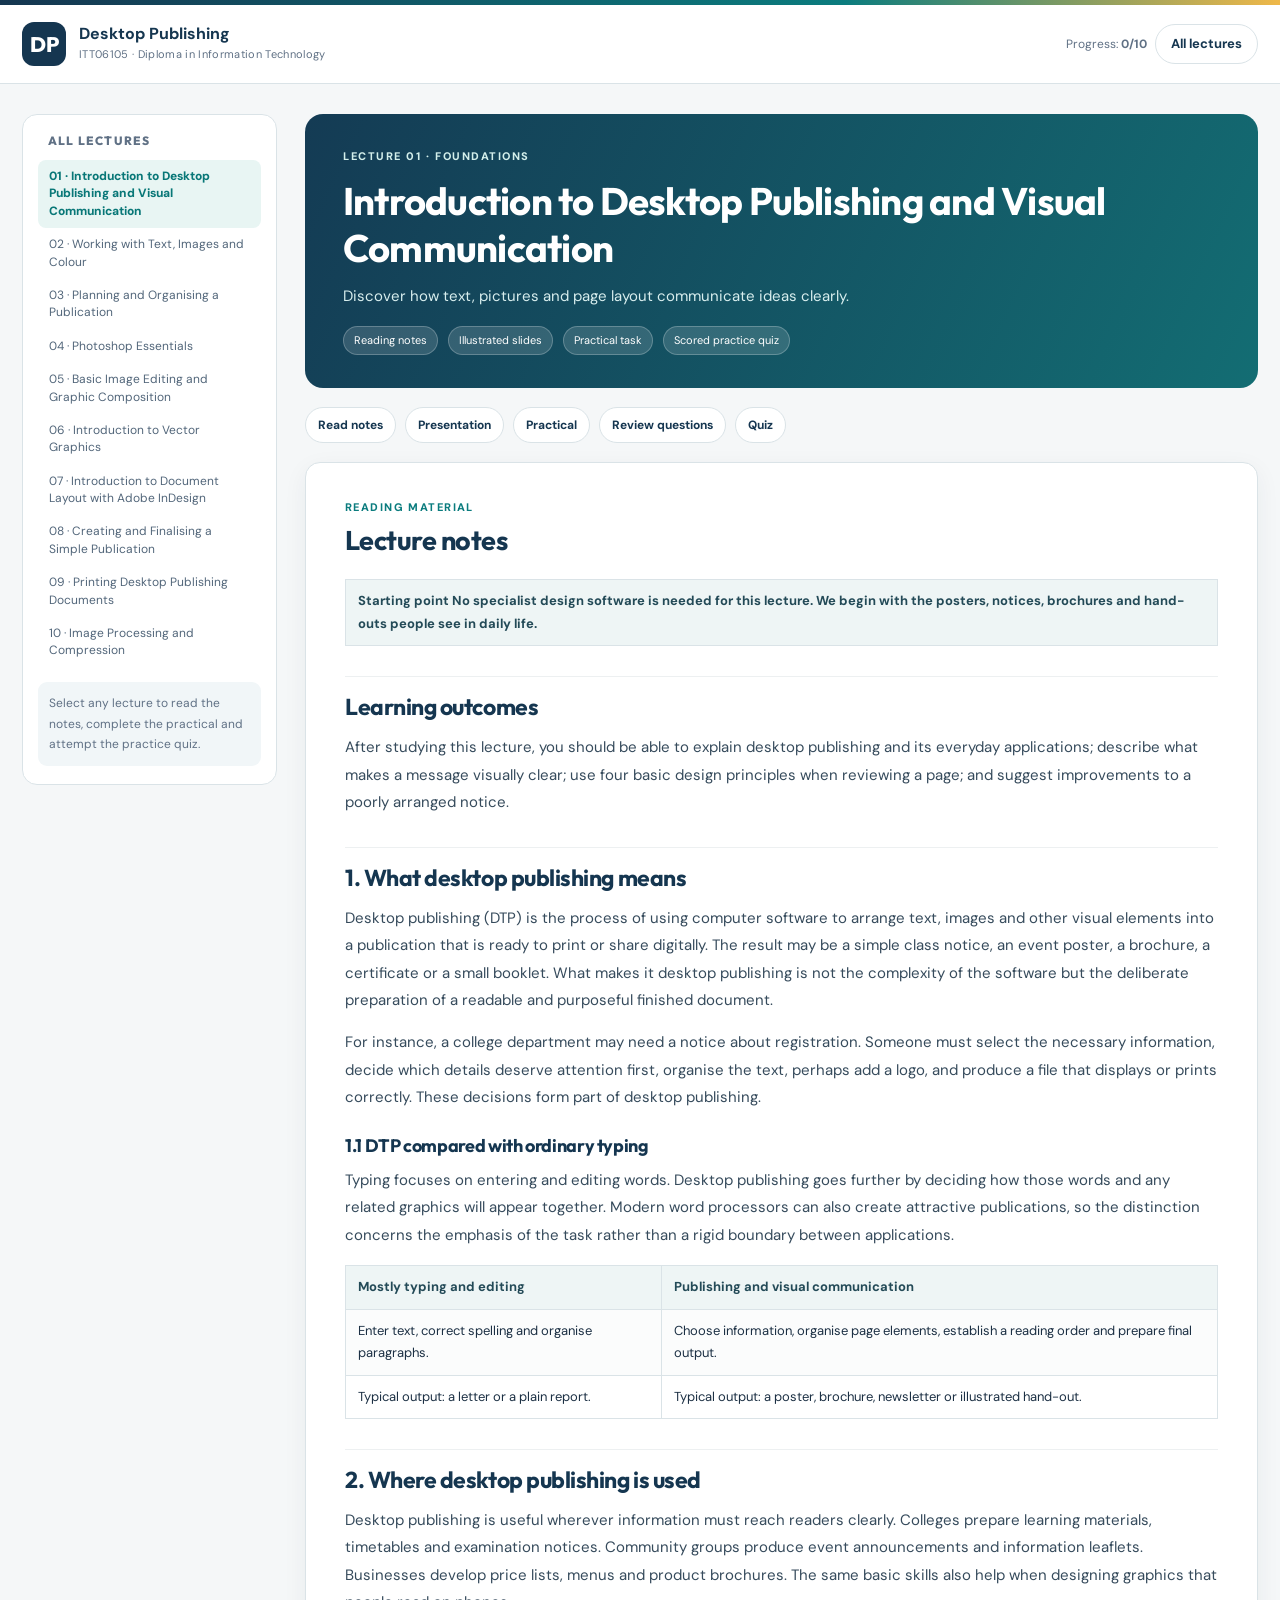
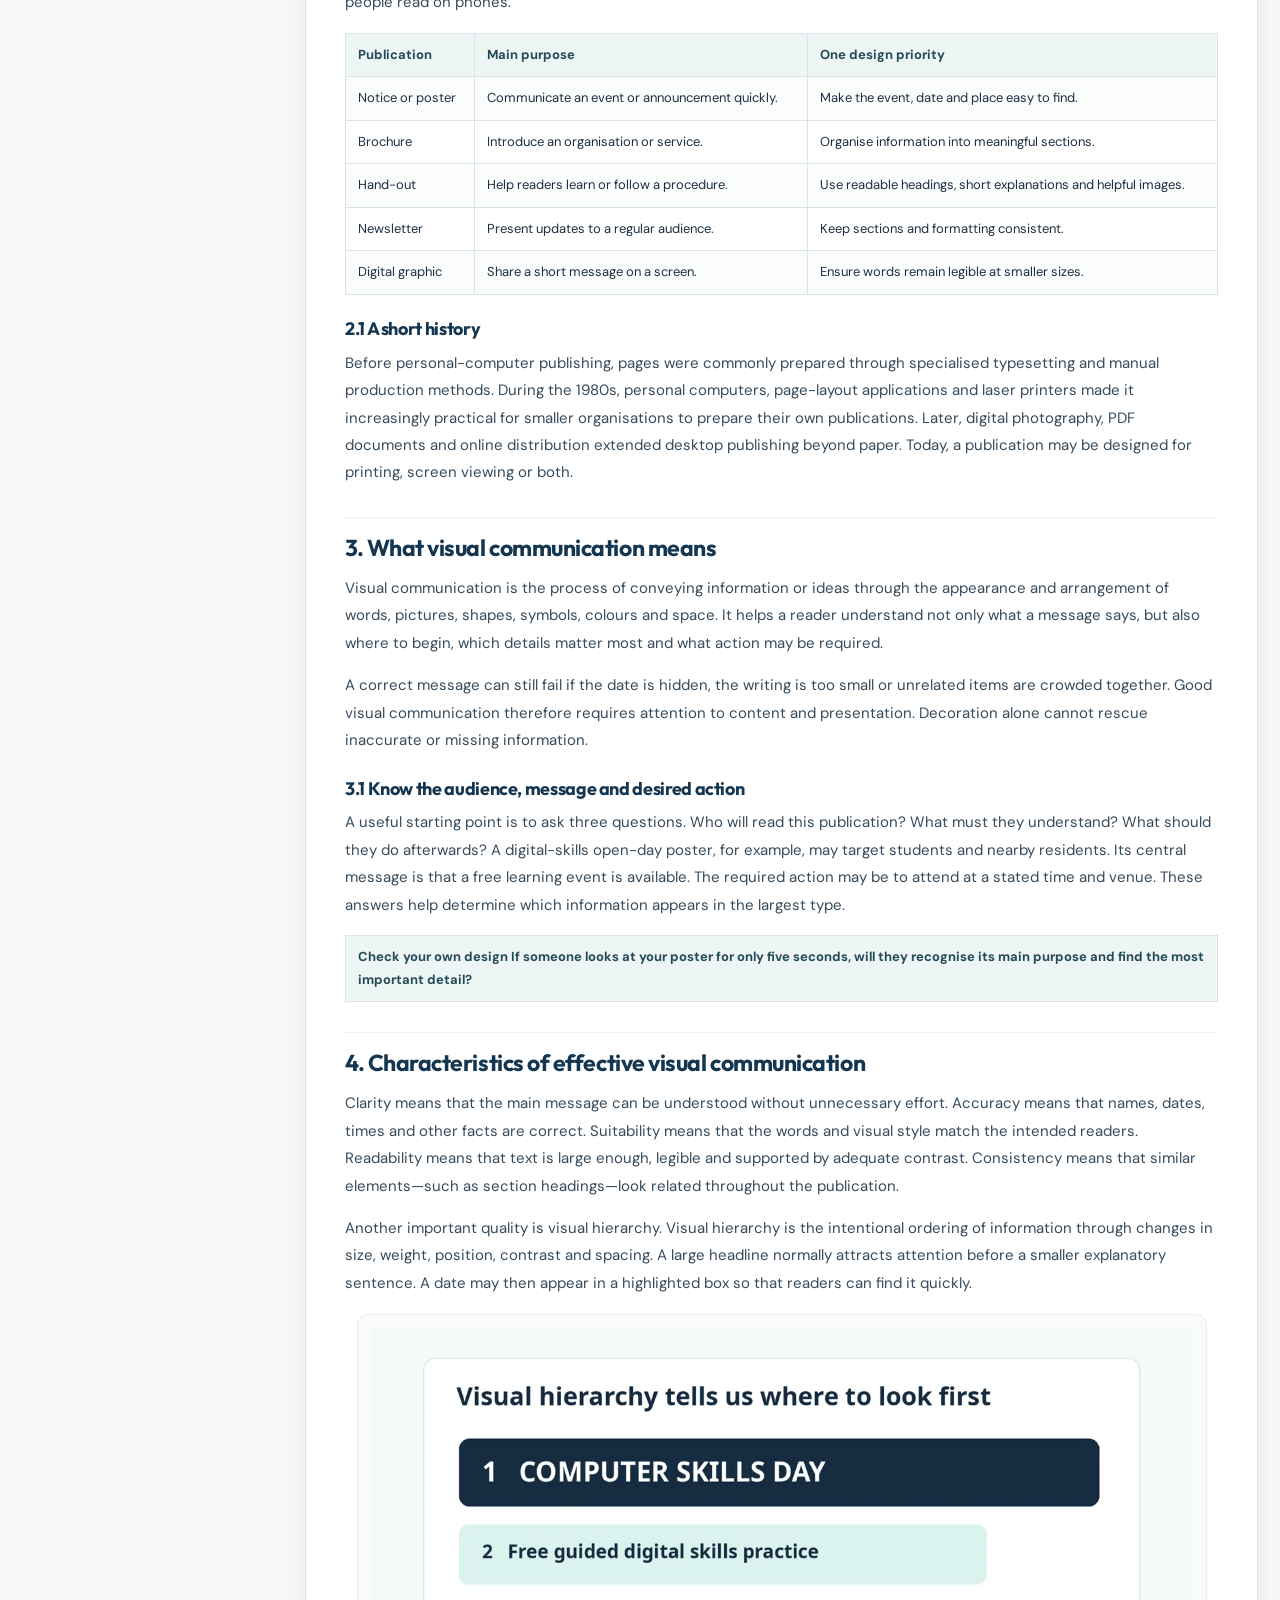
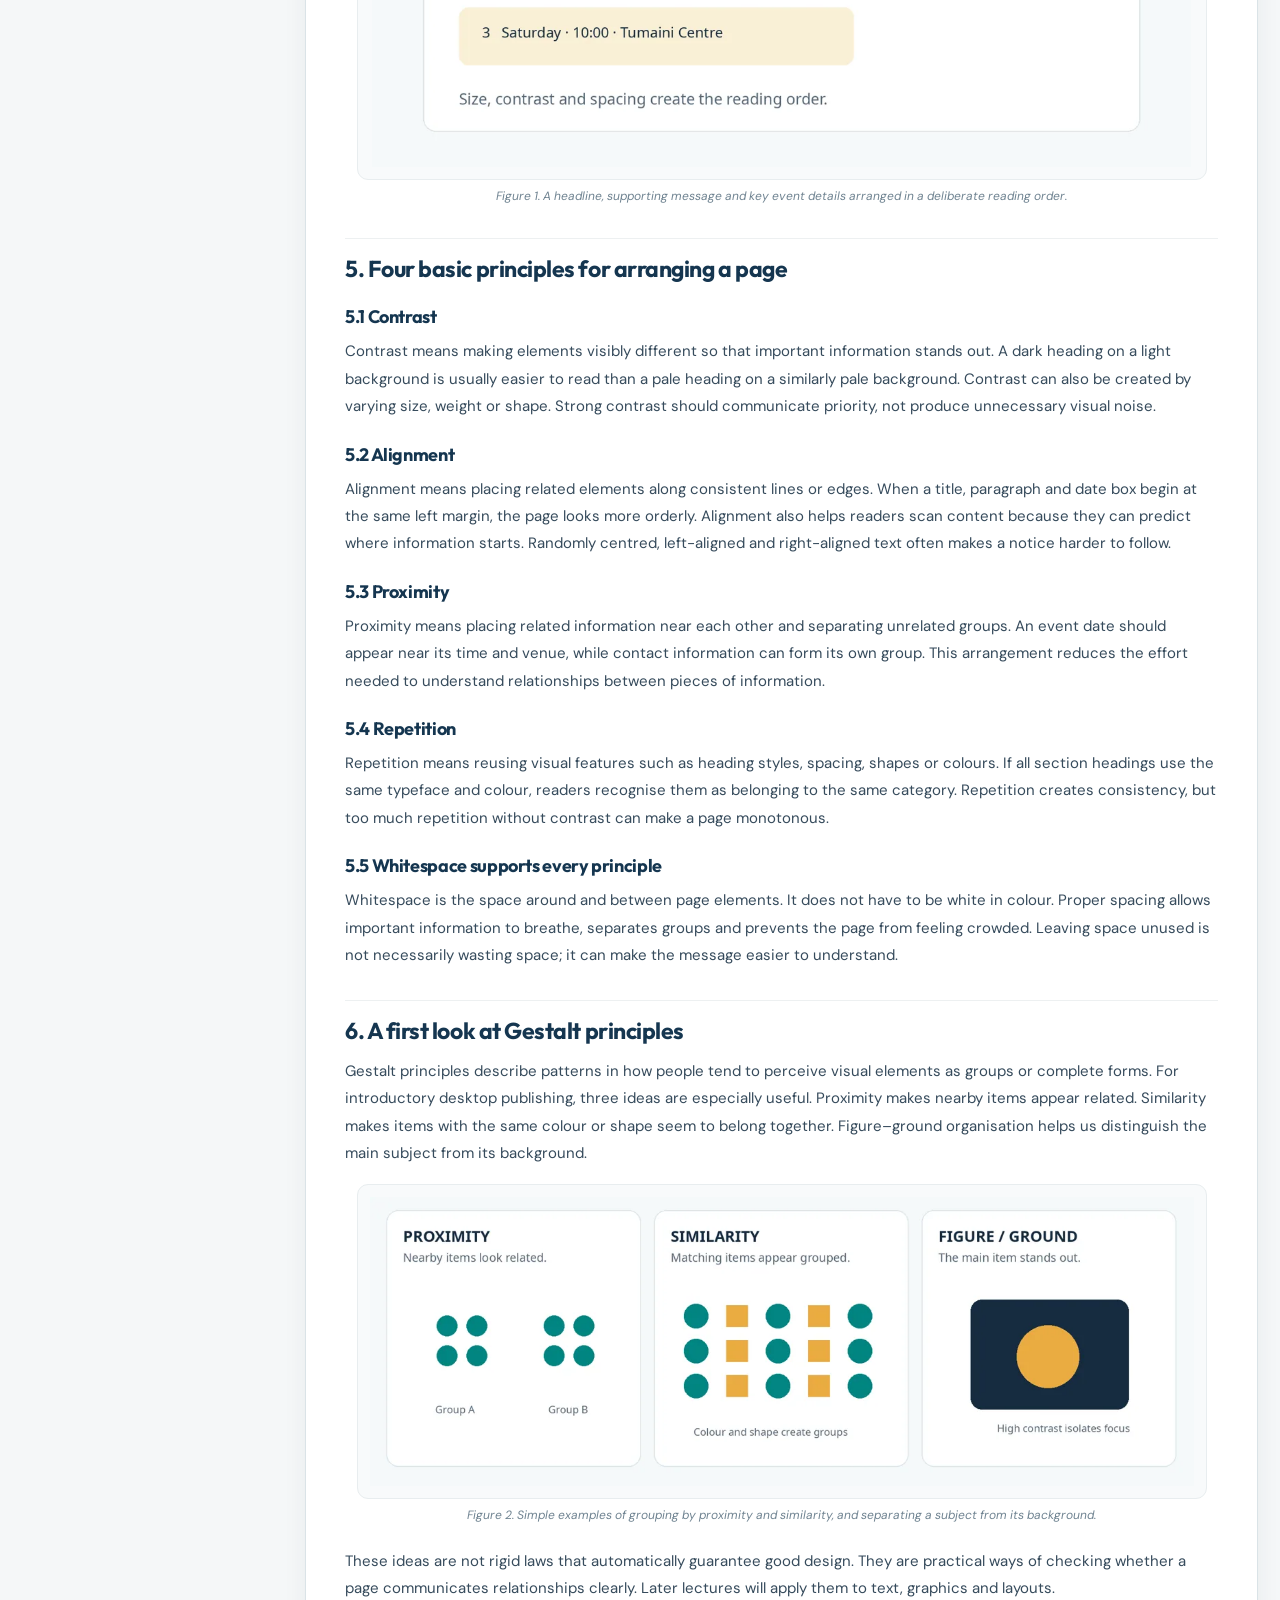
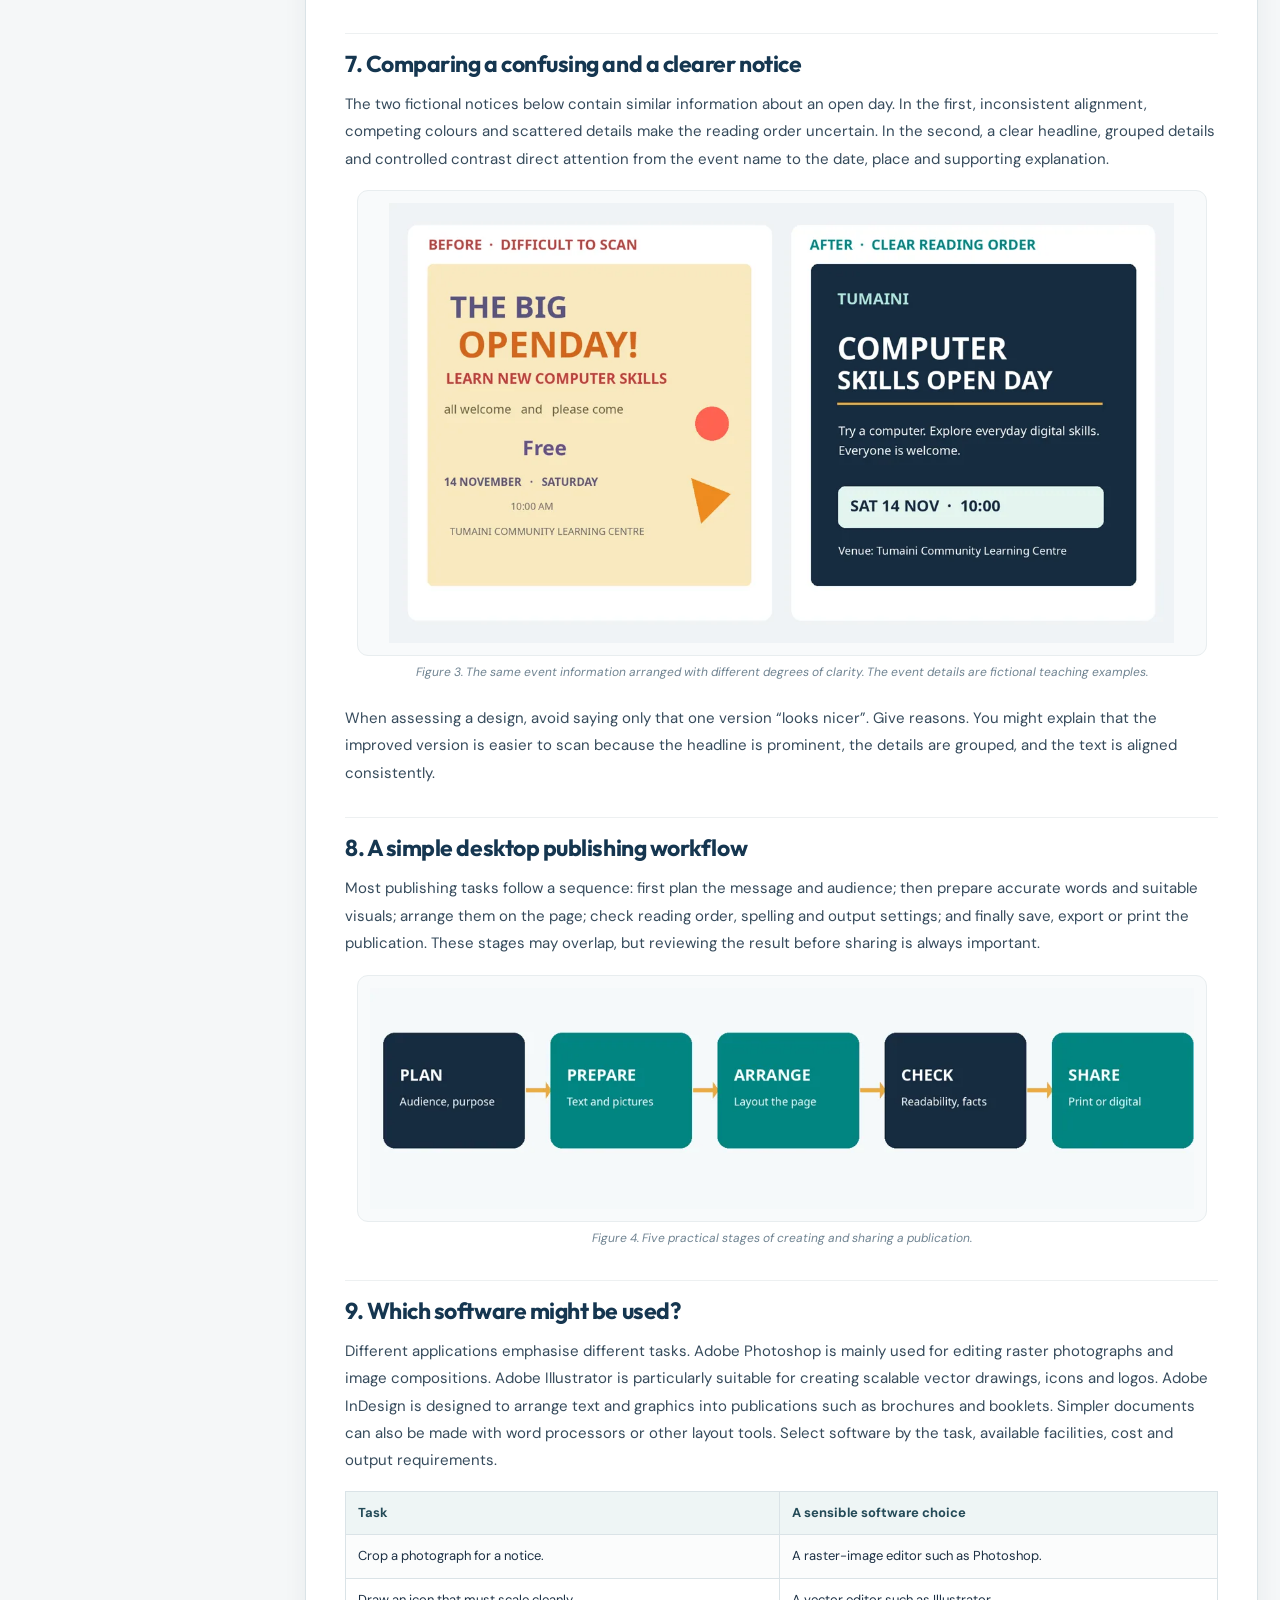
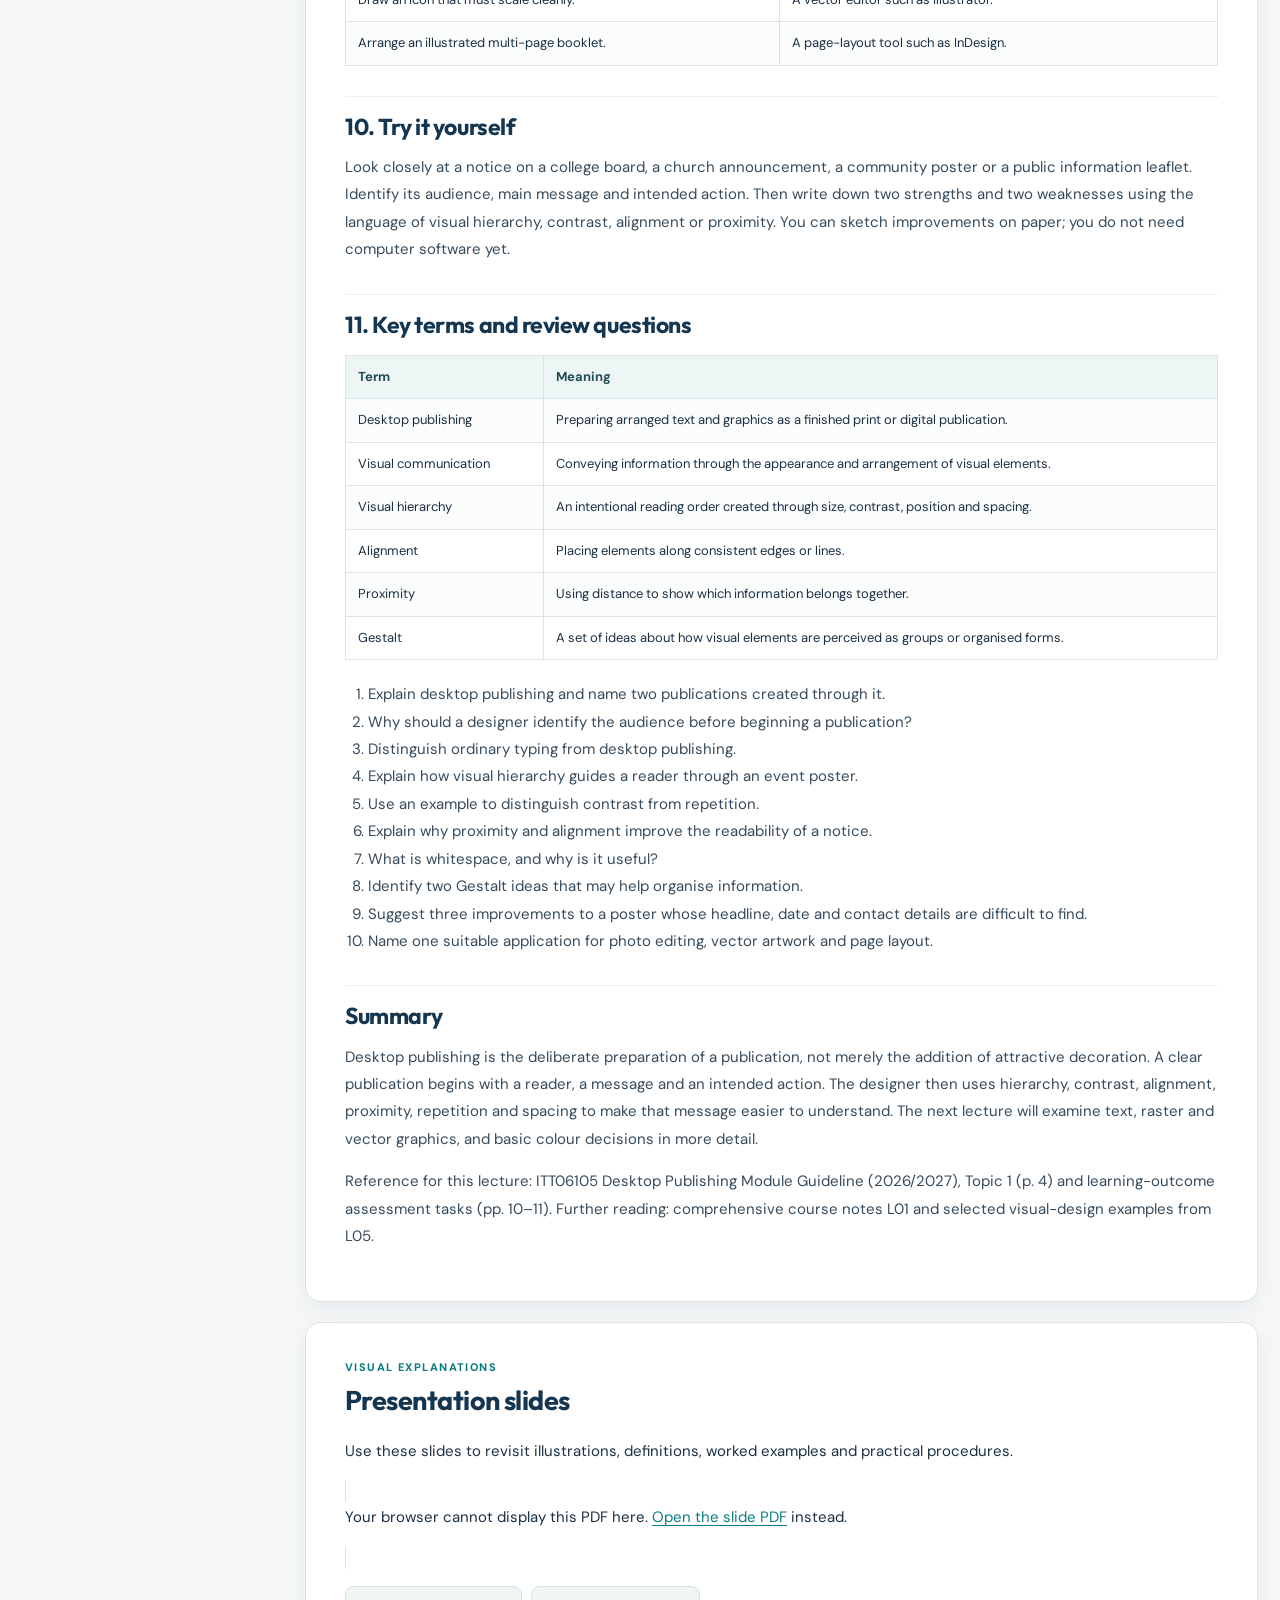
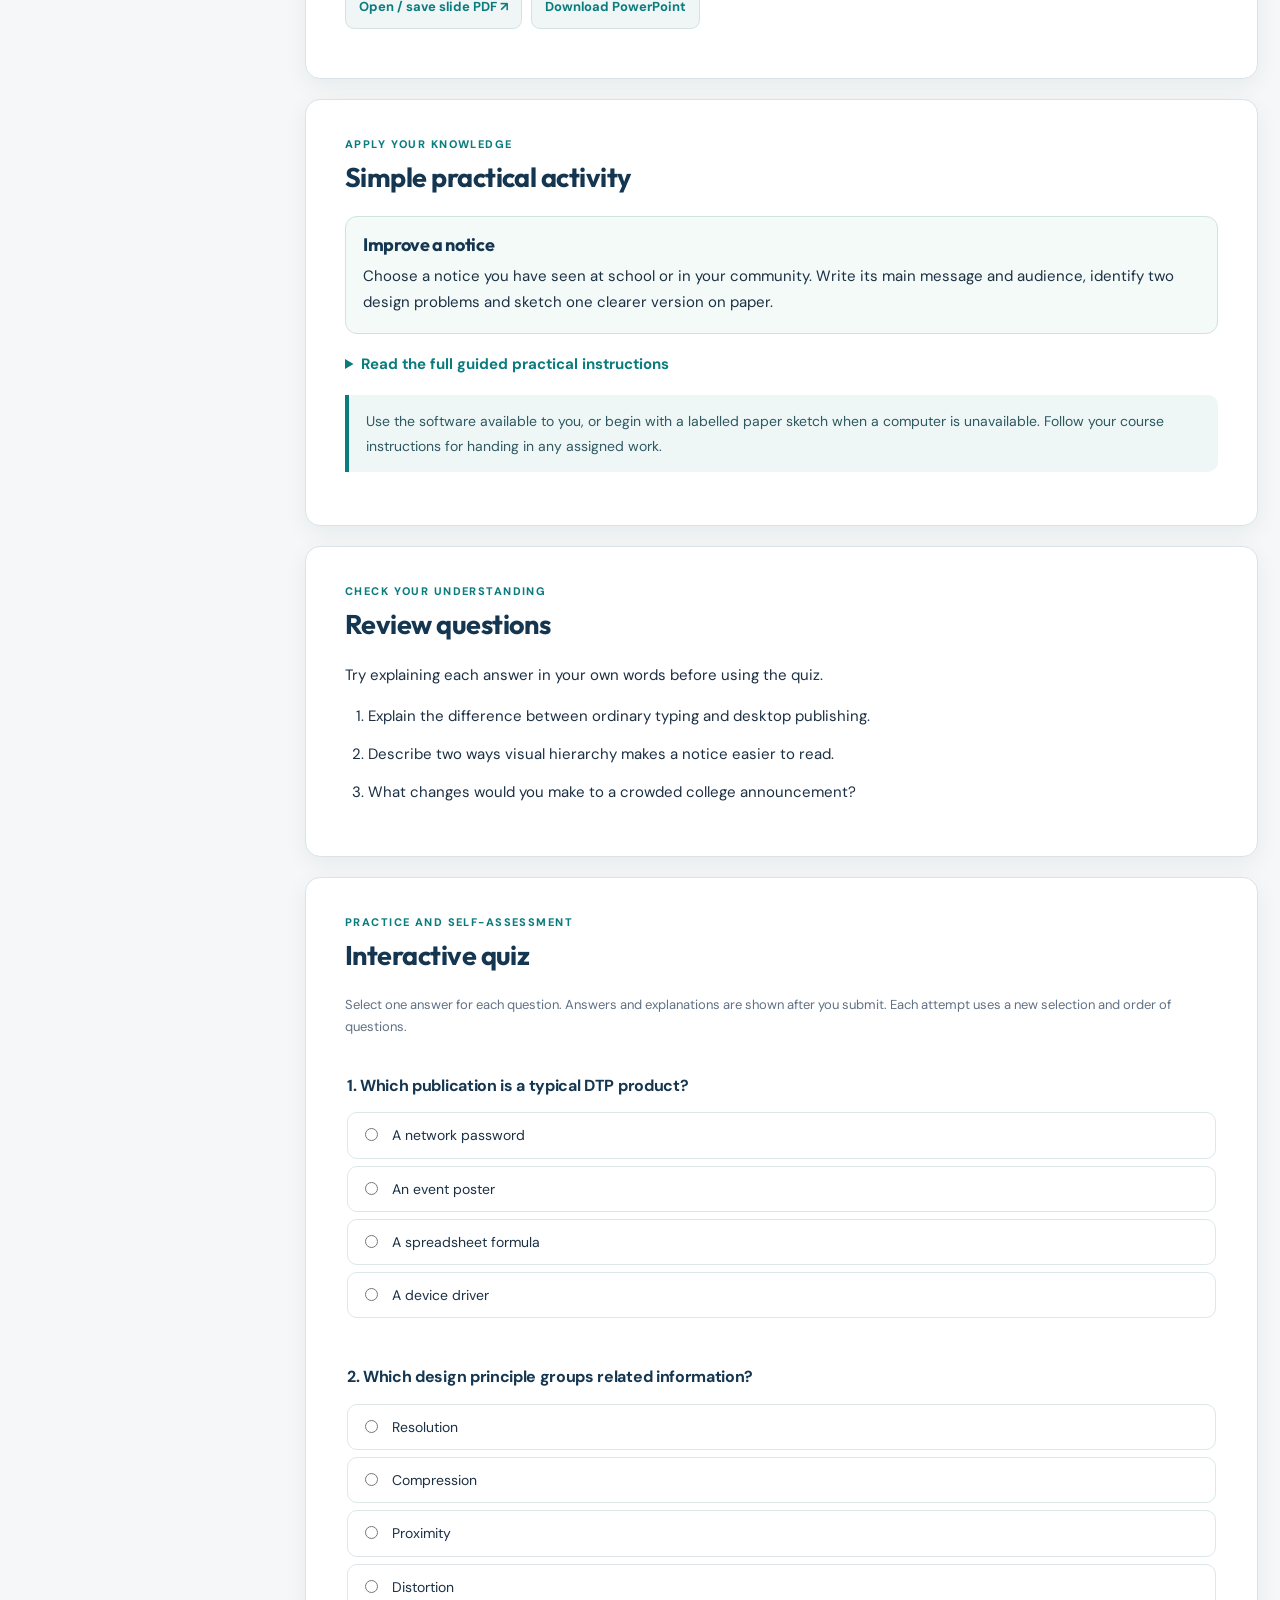
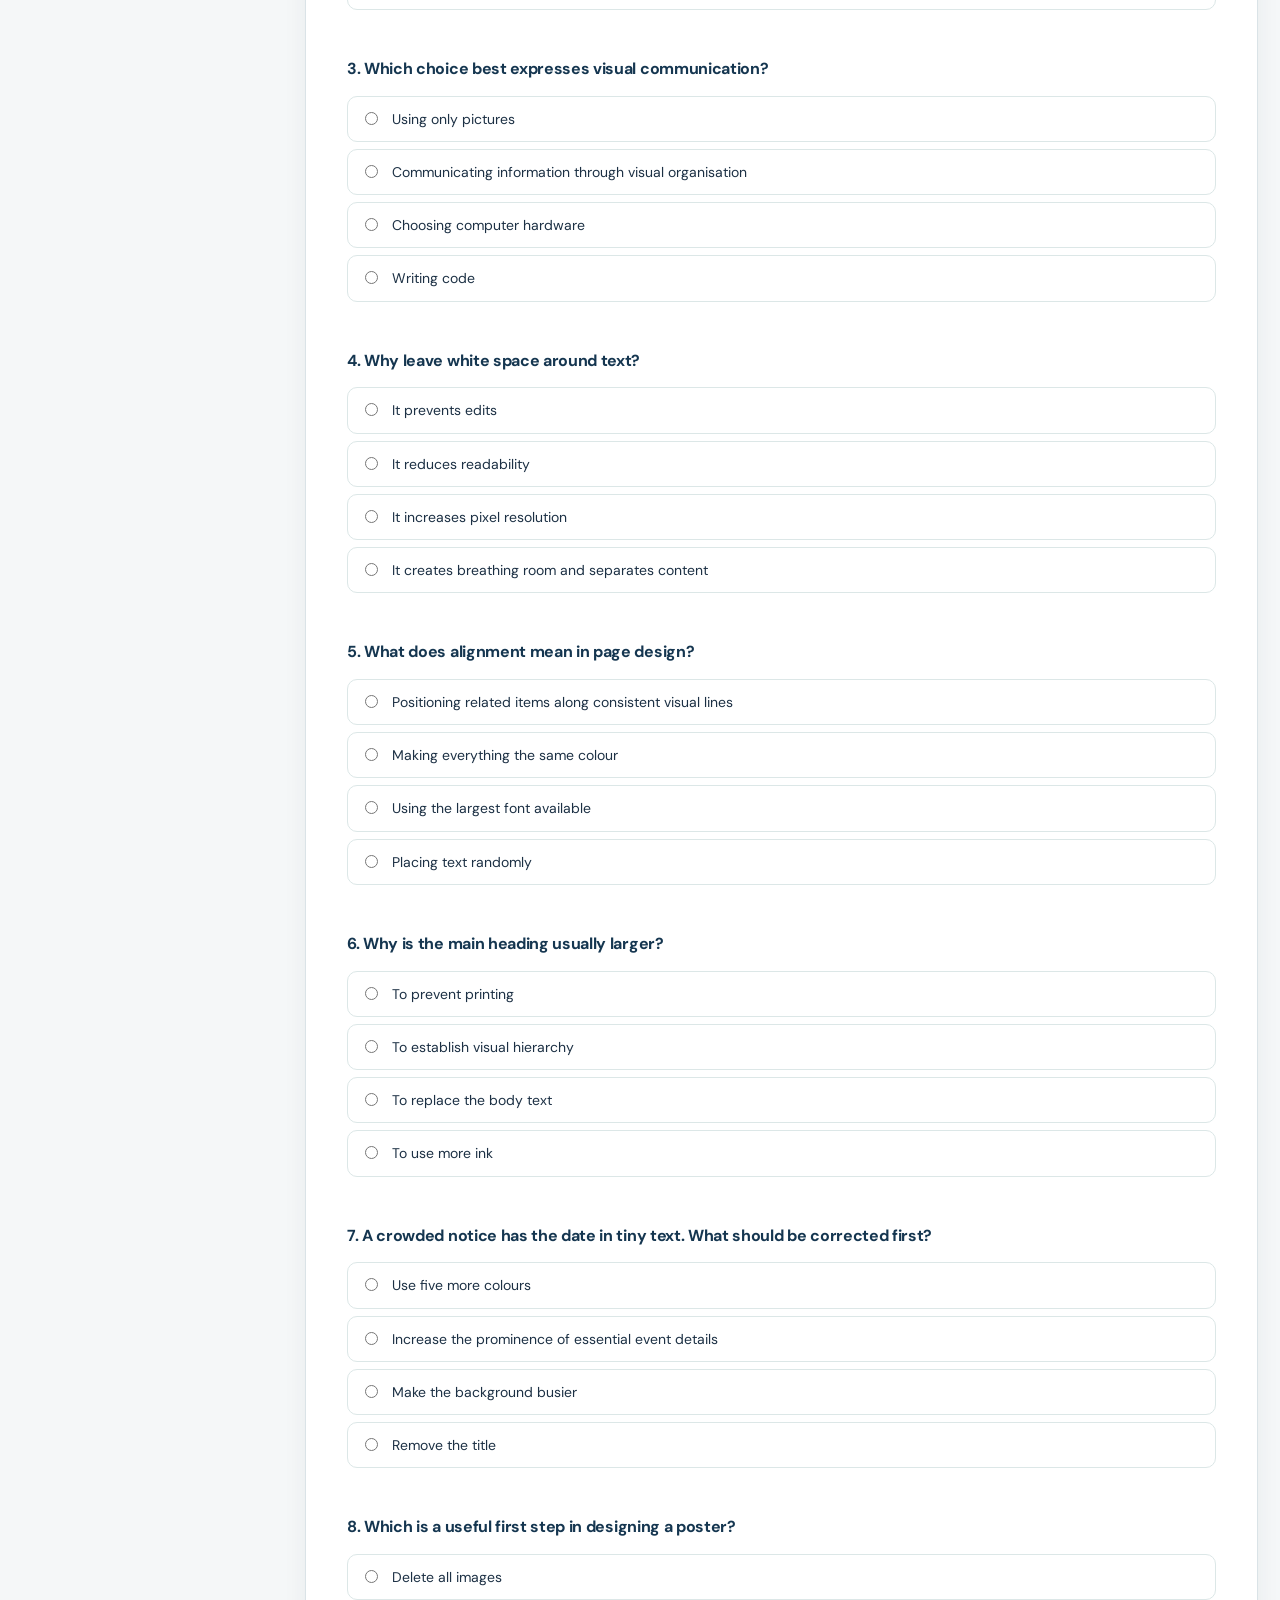
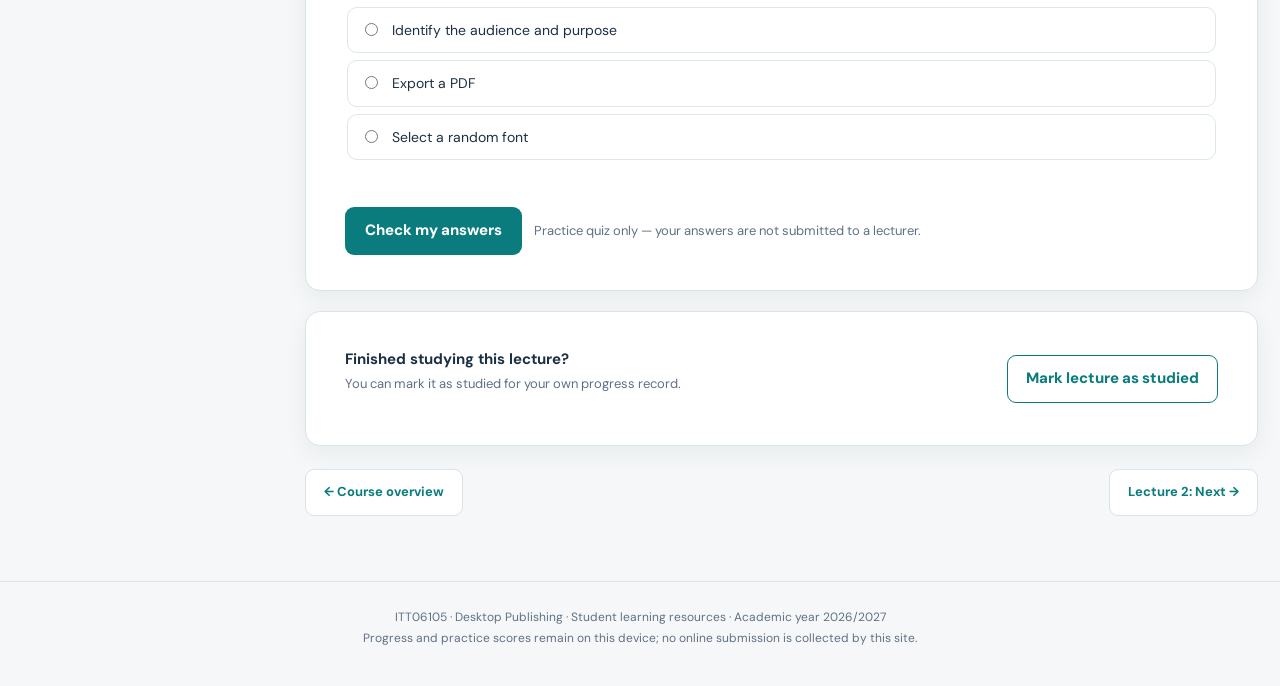
==== lectures/lecture-01.html @ 3ce36def "Add files via upload" ====
<!doctype html><html lang="en"><head><meta charset="utf-8"><meta name="viewport" content="width=device-width,initial-scale=1"><meta name="theme-color" content="#153650"><meta name="description" content="Desktop Publishing course materials: illustrated reading notes, presentation slides, guided practicals, review questions and self-marking quizzes."><link rel="stylesheet" href="../assets/css/style.css"><title>Lecture 1: Introduction to Desktop Publishing and Visual Communication | ITT06105 Desktop Publishing</title></head><body><div class="topline"></div><header class="site-header"><a class="brand" href="../index.html"><span class="brand-badge" aria-hidden="true">DP</span><span><strong>Desktop Publishing</strong><small>ITT06105 · Diploma in Information Technology</small></span></a><div class="header-actions"><span class="progress-label">Progress: <strong data-progress-count>0/10</strong></span><a class="pill-link" href="../index.html">All lectures</a></div></header><main class="page-wrap lesson-layout"><aside class="lesson-sidebar" aria-label="Lecture navigation"><h2>All lectures</h2><a class="active" href="lecture-01.html">01 · Introduction to Desktop Publishing and Visual Communication</a><a class="" href="lecture-02.html">02 · Working with Text, Images and Colour</a><a class="" href="lecture-03.html">03 · Planning and Organising a Publication</a><a class="" href="lecture-04.html">04 · Photoshop Essentials</a><a class="" href="lecture-05.html">05 · Basic Image Editing and Graphic Composition</a><a class="" href="lecture-06.html">06 · Introduction to Vector Graphics</a><a class="" href="lecture-07.html">07 · Introduction to Document Layout with Adobe InDesign</a><a class="" href="lecture-08.html">08 · Creating and Finalising a Simple Publication</a><a class="" href="lecture-09.html">09 · Printing Desktop Publishing Documents</a><a class="" href="lecture-10.html">10 · Image Processing and Compression</a><div class="sidebar-note">Select any lecture to read the notes, complete the practical and attempt the practice quiz.</div></aside><div class="lesson-main"><header class="lesson-head"><div class="eyebrow" style="color:#d3efeb">LECTURE 01 · Foundations</div><h1>Introduction to Desktop Publishing and Visual Communication</h1><p>Discover how text, pictures and page layout communicate ideas clearly.</p><div class="lesson-meta"><span>Reading notes</span><span>Illustrated slides</span><span>Practical task</span><span>Scored practice quiz</span></div></header><nav class="lesson-nav" aria-label="Sections in this lecture"><a href="#notes">Read notes</a><a href="#slides">Presentation</a><a href="#practical">Practical</a><a href="#review">Review questions</a><a href="#quiz">Quiz</a></nav>
<section class="content-panel" id="notes"><div class="section-overline">Reading material</div><h2>Lecture notes</h2><div class="reading-content"><div class="table-scroll"><table class="notes-table"><tr><th>Starting point  No specialist design software is needed for this lecture. We begin with the posters, notices, brochures and hand-outs people see in daily life.</th></tr></table></div><h2 id="section-1">Learning outcomes</h2><p>After studying this lecture, you should be able to explain desktop publishing and its everyday applications; describe what makes a message visually clear; use four basic design principles when reviewing a page; and suggest improvements to a poorly arranged notice.</p><h2 id="section-2">1. What desktop publishing means</h2><p>Desktop publishing (DTP) is the process of using computer software to arrange text, images and other visual elements into a publication that is ready to print or share digitally. The result may be a simple class notice, an event poster, a brochure, a certificate or a small booklet. What makes it desktop publishing is not the complexity of the software but the deliberate preparation of a readable and purposeful finished document.</p><p>For instance, a college department may need a notice about registration. Someone must select the necessary information, decide which details deserve attention first, organise the text, perhaps add a logo, and produce a file that displays or prints correctly. These decisions form part of desktop publishing.</p><h3 id="section-3">1.1 DTP compared with ordinary typing</h3><p>Typing focuses on entering and editing words. Desktop publishing goes further by deciding how those words and any related graphics will appear together. Modern word processors can also create attractive publications, so the distinction concerns the emphasis of the task rather than a rigid boundary between applications.</p><div class="table-scroll"><table class="notes-table"><tr><th>Mostly typing and editing</th><th>Publishing and visual communication</th></tr><tr><td>Enter text, correct spelling and organise paragraphs.</td><td>Choose information, organise page elements, establish a reading order and prepare final output.</td></tr><tr><td>Typical output: a letter or a plain report.</td><td>Typical output: a poster, brochure, newsletter or illustrated hand-out.</td></tr></table></div><h2 id="section-4">2. Where desktop publishing is used</h2><p>Desktop publishing is useful wherever information must reach readers clearly. Colleges prepare learning materials, timetables and examination notices. Community groups produce event announcements and information leaflets. Businesses develop price lists, menus and product brochures. The same basic skills also help when designing graphics that people read on phones.</p><div class="table-scroll"><table class="notes-table"><tr><th>Publication</th><th>Main purpose</th><th>One design priority</th></tr><tr><td>Notice or poster</td><td>Communicate an event or announcement quickly.</td><td>Make the event, date and place easy to find.</td></tr><tr><td>Brochure</td><td>Introduce an organisation or service.</td><td>Organise information into meaningful sections.</td></tr><tr><td>Hand-out</td><td>Help readers learn or follow a procedure.</td><td>Use readable headings, short explanations and helpful images.</td></tr><tr><td>Newsletter</td><td>Present updates to a regular audience.</td><td>Keep sections and formatting consistent.</td></tr><tr><td>Digital graphic</td><td>Share a short message on a screen.</td><td>Ensure words remain legible at smaller sizes.</td></tr></table></div><h3 id="section-5">2.1 A short history</h3><p>Before personal-computer publishing, pages were commonly prepared through specialised typesetting and manual production methods. During the 1980s, personal computers, page-layout applications and laser printers made it increasingly practical for smaller organisations to prepare their own publications. Later, digital photography, PDF documents and online distribution extended desktop publishing beyond paper. Today, a publication may be designed for printing, screen viewing or both.</p><h2 id="section-6">3. What visual communication means</h2><p>Visual communication is the process of conveying information or ideas through the appearance and arrangement of words, pictures, shapes, symbols, colours and space. It helps a reader understand not only what a message says, but also where to begin, which details matter most and what action may be required.</p><p>A correct message can still fail if the date is hidden, the writing is too small or unrelated items are crowded together. Good visual communication therefore requires attention to content and presentation. Decoration alone cannot rescue inaccurate or missing information.</p><h3 id="section-7">3.1 Know the audience, message and desired action</h3><p>A useful starting point is to ask three questions. Who will read this publication? What must they understand? What should they do afterwards? A digital-skills open-day poster, for example, may target students and nearby residents. Its central message is that a free learning event is available. The required action may be to attend at a stated time and venue. These answers help determine which information appears in the largest type.</p><div class="table-scroll"><table class="notes-table"><tr><th>Check your own design  If someone looks at your poster for only five seconds, will they recognise its main purpose and find the most important detail?</th></tr></table></div><h2 id="section-8">4. Characteristics of effective visual communication</h2><p>Clarity means that the main message can be understood without unnecessary effort. Accuracy means that names, dates, times and other facts are correct. Suitability means that the words and visual style match the intended readers. Readability means that text is large enough, legible and supported by adequate contrast. Consistency means that similar elements—such as section headings—look related throughout the publication.</p><p>Another important quality is visual hierarchy. Visual hierarchy is the intentional ordering of information through changes in size, weight, position, contrast and spacing. A large headline normally attracts attention before a smaller explanatory sentence. A date may then appear in a highlighted box so that readers can find it quickly.</p><figure class="lesson-figure"><img loading="lazy" src="../assets/figures/l01_45aedc750810.webp" alt="Illustration accompanying this section of the lecture notes"></figure><p class="figure-caption">Figure 1. A headline, supporting message and key event details arranged in a deliberate reading order.</p><h2 id="section-9">5. Four basic principles for arranging a page</h2><h3 id="section-10">5.1 Contrast</h3><p>Contrast means making elements visibly different so that important information stands out. A dark heading on a light background is usually easier to read than a pale heading on a similarly pale background. Contrast can also be created by varying size, weight or shape. Strong contrast should communicate priority, not produce unnecessary visual noise.</p><h3 id="section-11">5.2 Alignment</h3><p>Alignment means placing related elements along consistent lines or edges. When a title, paragraph and date box begin at the same left margin, the page looks more orderly. Alignment also helps readers scan content because they can predict where information starts. Randomly centred, left-aligned and right-aligned text often makes a notice harder to follow.</p><h3 id="section-12">5.3 Proximity</h3><p>Proximity means placing related information near each other and separating unrelated groups. An event date should appear near its time and venue, while contact information can form its own group. This arrangement reduces the effort needed to understand relationships between pieces of information.</p><h3 id="section-13">5.4 Repetition</h3><p>Repetition means reusing visual features such as heading styles, spacing, shapes or colours. If all section headings use the same typeface and colour, readers recognise them as belonging to the same category. Repetition creates consistency, but too much repetition without contrast can make a page monotonous.</p><h3 id="section-14">5.5 Whitespace supports every principle</h3><p>Whitespace is the space around and between page elements. It does not have to be white in colour. Proper spacing allows important information to breathe, separates groups and prevents the page from feeling crowded. Leaving space unused is not necessarily wasting space; it can make the message easier to understand.</p><h2 id="section-15">6. A first look at Gestalt principles</h2><p>Gestalt principles describe patterns in how people tend to perceive visual elements as groups or complete forms. For introductory desktop publishing, three ideas are especially useful. Proximity makes nearby items appear related. Similarity makes items with the same colour or shape seem to belong together. Figure–ground organisation helps us distinguish the main subject from its background.</p><figure class="lesson-figure"><img loading="lazy" src="../assets/figures/l01_7598998f15b5.webp" alt="Illustration accompanying this section of the lecture notes"></figure><p class="figure-caption">Figure 2. Simple examples of grouping by proximity and similarity, and separating a subject from its background.</p><p>These ideas are not rigid laws that automatically guarantee good design. They are practical ways of checking whether a page communicates relationships clearly. Later lectures will apply them to text, graphics and layouts.</p><h2 id="section-16">7. Comparing a confusing and a clearer notice</h2><p>The two fictional notices below contain similar information about an open day. In the first, inconsistent alignment, competing colours and scattered details make the reading order uncertain. In the second, a clear headline, grouped details and controlled contrast direct attention from the event name to the date, place and supporting explanation.</p><figure class="lesson-figure"><img loading="lazy" src="../assets/figures/l01_c89e3a4df83b.webp" alt="Illustration accompanying this section of the lecture notes"></figure><p class="figure-caption">Figure 3. The same event information arranged with different degrees of clarity. The event details are fictional teaching examples.</p><p>When assessing a design, avoid saying only that one version “looks nicer”. Give reasons. You might explain that the improved version is easier to scan because the headline is prominent, the details are grouped, and the text is aligned consistently.</p><h2 id="section-17">8. A simple desktop publishing workflow</h2><p>Most publishing tasks follow a sequence: first plan the message and audience; then prepare accurate words and suitable visuals; arrange them on the page; check reading order, spelling and output settings; and finally save, export or print the publication. These stages may overlap, but reviewing the result before sharing is always important.</p><figure class="lesson-figure"><img loading="lazy" src="../assets/figures/l01_4618b5eba067.webp" alt="Illustration accompanying this section of the lecture notes"></figure><p class="figure-caption">Figure 4. Five practical stages of creating and sharing a publication.</p><h2 id="section-18">9. Which software might be used?</h2><p>Different applications emphasise different tasks. Adobe Photoshop is mainly used for editing raster photographs and image compositions. Adobe Illustrator is particularly suitable for creating scalable vector drawings, icons and logos. Adobe InDesign is designed to arrange text and graphics into publications such as brochures and booklets. Simpler documents can also be made with word processors or other layout tools. Select software by the task, available facilities, cost and output requirements.</p><div class="table-scroll"><table class="notes-table"><tr><th>Task</th><th>A sensible software choice</th></tr><tr><td>Crop a photograph for a notice.</td><td>A raster-image editor such as Photoshop.</td></tr><tr><td>Draw an icon that must scale cleanly.</td><td>A vector editor such as Illustrator.</td></tr><tr><td>Arrange an illustrated multi-page booklet.</td><td>A page-layout tool such as InDesign.</td></tr></table></div><h2 id="section-19">10. Try it yourself</h2><p>Look closely at a notice on a college board, a church announcement, a community poster or a public information leaflet. Identify its audience, main message and intended action. Then write down two strengths and two weaknesses using the language of visual hierarchy, contrast, alignment or proximity. You can sketch improvements on paper; you do not need computer software yet.</p><h2 id="section-20">11. Key terms and review questions</h2><div class="table-scroll"><table class="notes-table"><tr><th>Term</th><th>Meaning</th></tr><tr><td>Desktop publishing</td><td>Preparing arranged text and graphics as a finished print or digital publication.</td></tr><tr><td>Visual communication</td><td>Conveying information through the appearance and arrangement of visual elements.</td></tr><tr><td>Visual hierarchy</td><td>An intentional reading order created through size, contrast, position and spacing.</td></tr><tr><td>Alignment</td><td>Placing elements along consistent edges or lines.</td></tr><tr><td>Proximity</td><td>Using distance to show which information belongs together.</td></tr><tr><td>Gestalt</td><td>A set of ideas about how visual elements are perceived as groups or organised forms.</td></tr></table></div><ol class="note-list"><li>Explain desktop publishing and name two publications created through it.</li><li>Why should a designer identify the audience before beginning a publication?</li><li>Distinguish ordinary typing from desktop publishing.</li><li>Explain how visual hierarchy guides a reader through an event poster.</li><li>Use an example to distinguish contrast from repetition.</li><li>Explain why proximity and alignment improve the readability of a notice.</li><li>What is whitespace, and why is it useful?</li><li>Identify two Gestalt ideas that may help organise information.</li><li>Suggest three improvements to a poster whose headline, date and contact details are difficult to find.</li><li>Name one suitable application for photo editing, vector artwork and page layout.</li></ol><h2 id="section-21">Summary</h2><p>Desktop publishing is the deliberate preparation of a publication, not merely the addition of attractive decoration. A clear publication begins with a reader, a message and an intended action. The designer then uses hierarchy, contrast, alignment, proximity, repetition and spacing to make that message easier to understand. The next lecture will examine text, raster and vector graphics, and basic colour decisions in more detail.</p><p>Reference for this lecture: ITT06105 Desktop Publishing Module Guideline (2026/2027), Topic 1 (p. 4) and learning-outcome assessment tasks (pp. 10–11). Further reading: comprehensive course notes L01 and selected visual-design examples from L05.</p></div></section>
<section class="content-panel slide-panel" id="slides"><div class="section-overline">Visual explanations</div><h2>Presentation slides</h2><p>Use these slides to revisit illustrations, definitions, worked examples and practical procedures.</p><object data="../assets/slides/lecture-01.pdf#view=FitH" type="application/pdf" class="slide-frame" aria-label="Lecture 1 presentation PDF"><p>Your browser cannot display this PDF here. <a href="../assets/slides/lecture-01.pdf">Open the slide PDF</a> instead.</p></object><div class="download-row"><a href="../assets/slides/lecture-01.pdf" target="_blank" rel="noopener">Open / save slide PDF ↗</a><a href="../assets/downloads/lecture-01.pptx" download>Download PowerPoint</a></div></section>
<section class="content-panel practical-panel" id="practical"><div class="section-overline">Apply your knowledge</div><h2>Simple practical activity</h2><div class="assignment"><h3>Improve a notice</h3><p>Choose a notice you have seen at school or in your community. Write its main message and audience, identify two design problems and sketch one clearer version on paper.</p></div><details style="margin-top:18px"><summary style="font-weight:700;cursor:pointer;color:var(--teal)">Read the full guided practical instructions</summary><div class="reading-content" style="padding-top:14px"><div class="table-scroll"><table class="notes-table"><tr><th>Purpose  Practise explaining design decisions using contrast, alignment, proximity and hierarchy. You may complete this worksheet with pencil and paper.</th></tr></table></div><p>Student name: __________________________________________     Date: ___________________</p><h2 id="section-1">Activity 1 — Read the notice carefully</h2><p>The fictional poster below advertises a computer-skills event. Study it for one minute before answering the questions. The organisation and event details are used only for teaching.</p><figure class="lesson-figure"><img loading="lazy" src="../assets/figures/l01_71b8cbd2be0f.webp" alt="Illustration accompanying this section of the lecture notes"></figure><p>Who is the likely audience?</p><p>____________________________________________________________________________</p><p>____________________________________________________________________________</p><p>What is the main message?</p><p>____________________________________________________________________________</p><p>____________________________________________________________________________</p><p>Which information is difficult to locate quickly?</p><p>____________________________________________________________________________</p><p>____________________________________________________________________________</p><p>Identify three design problems using the terms contrast, alignment, proximity or hierarchy.</p><p>____________________________________________________________________________</p><p>____________________________________________________________________________</p><h2 id="section-2">Activity 2 — Sketch a clearer version</h2><p>Redesign the poster in the frame below. Include the event name, date, time, venue, a short invitation and one call to action. Start with a strong headline, then group the supporting details. Aim for simple layout rather than decorative complexity.</p><div class="table-scroll"><table class="notes-table"><tr><th></th></tr></table></div><h2 id="section-3">Activity 3 — Explain your changes</h2><p>Complete the statements below. Your explanation should describe what changed and why it improves the reader’s experience.</p><p>The first item readers should notice is…</p><p>____________________________________________________________________________</p><p>____________________________________________________________________________</p><p>I improved the alignment by…</p><p>____________________________________________________________________________</p><p>____________________________________________________________________________</p><p>I grouped related information by…</p><p>____________________________________________________________________________</p><p>____________________________________________________________________________</p><p>I made the text more readable by…</p><p>____________________________________________________________________________</p><p>____________________________________________________________________________</p><h2 id="section-4">Independent follow-up</h2><p>Find two real notices from your community or campus. On a separate sheet, compare their readability and recommend one improvement for each. Use concepts from Lecture 1 rather than personal preference alone.</p></div></details><div class="notice" style="margin-top:18px">Use the software available to you, or begin with a labelled paper sketch when a computer is unavailable. Follow your course instructions for handing in any assigned work.</div></section>
<section class="content-panel review-panel" id="review"><div class="section-overline">Check your understanding</div><h2>Review questions</h2><p>Try explaining each answer in your own words before using the quiz.</p><ol class="review-list"><li>Explain the difference between ordinary typing and desktop publishing.</li><li>Describe two ways visual hierarchy makes a notice easier to read.</li><li>What changes would you make to a crowded college announcement?</li></ol></section>
<section class="content-panel quiz-panel" id="quiz"><div class="section-overline">Practice and self-assessment</div><h2>Interactive quiz</h2><div id="quiz-root" data-lecture="1"></div></section>
<section class="content-panel done-controls" style="justify-content:space-between"><div><strong>Finished studying this lecture?</strong><p class="done-message">You can mark it as studied for your own progress record.</p></div><button type="button" class="outline-button" data-complete-toggle="1" aria-pressed="false">Mark lecture as studied</button></section><nav class="lesson-end-nav" aria-label="Previous and next lecture"><a href="../index.html">← Course overview</a><a href="lecture-02.html">Lecture 2: Next →</a></nav></div></main><footer class="footer">ITT06105 · Desktop Publishing · Student learning resources · Academic year 2026/2027<br>Progress and practice scores remain on this device; no online submission is collected by this site.</footer><script src="../assets/js/quiz-data.js"></script><script src="../assets/js/site.js"></script></body></html>
---- assets/css/style.css ----
@import url('https://fonts.googleapis.com/css2?family=DM+Sans:wght@400;500;600;700&family=Outfit:wght@400;500;600;700;800&display=swap');
:root{--ink:#1c3044;--muted:#607185;--teal:#0b7c7e;--teal2:#0f9291;--navy:#153650;--gold:#efb849;--canvas:#f5f7f8;--line:#dae3e7;--card:white;--shadow:0 7px 25px rgba(18,54,74,.06);--focus:#ffd16b;--radius:14px}
*{box-sizing:border-box}html{scroll-behavior:smooth}body{margin:0;color:var(--ink);background:var(--canvas);font-family:'DM Sans',Arial,sans-serif;font-size:15px;line-height:1.73}a{color:var(--teal);text-underline-offset:3px}a:hover{text-decoration-thickness:2px}button,input{font:inherit}button{cursor:pointer}button:focus-visible,a:focus-visible,input:focus-visible{outline:3px solid var(--focus);outline-offset:3px}
.topline{height:5px;background:linear-gradient(90deg,var(--navy) 0%,var(--teal) 66%,var(--gold) 100%)}
.site-header{display:flex;align-items:center;justify-content:space-between;gap:18px;padding:17px max(22px,calc((100vw - 1370px)/2));background:#fff;border-bottom:1px solid var(--line)}.brand{display:flex;align-items:center;gap:13px;color:var(--navy);text-decoration:none;min-width:0}.brand-badge{width:44px;height:44px;border-radius:12px;background:var(--navy);display:grid;place-items:center;color:white;flex:none;font:800 21px Outfit,Arial}.brand strong{font-size:16px;display:block;line-height:1.3}.brand small{display:block;font-size:11px;color:var(--muted);letter-spacing:.03em}.header-actions{display:flex;gap:8px;align-items:center}.pill-link,.plain-button{border:1px solid var(--line);border-radius:24px;padding:8px 15px;background:#fff;text-decoration:none;color:var(--navy);font-size:13px;font-weight:700}.pill-link:hover,.plain-button:hover{background:#edf7f5}.progress-label{font-size:12px;color:var(--muted);white-space:nowrap}.page-wrap{max-width:1360px;margin:0 auto;padding:30px 22px 65px}
.eyebrow{text-transform:uppercase;letter-spacing:.14em;font-size:11px;font-weight:800;color:var(--teal)}h1,h2,h3,h4{font-family:'Outfit',Arial,sans-serif;line-height:1.22;letter-spacing:-.02em;margin-top:0;color:var(--navy)}h1{font-size:clamp(31px,4vw,52px);margin-bottom:18px}h2{font-size:clamp(24px,2.5vw,31px)}h3{font-size:20px}p{margin:0 0 15px}.intro{max-width:840px;color:var(--muted);font-size:17px}.hero{background:linear-gradient(115deg,#143c54,#0d7979);padding:45px 48px;border-radius:20px;color:#fff;position:relative;overflow:hidden;margin-bottom:32px}.hero:after{content:"";position:absolute;right:-75px;top:-150px;width:350px;height:350px;border:1px solid rgba(255,255,255,.18);border-radius:50%;box-shadow:0 0 0 70px rgba(255,255,255,.03),0 0 0 145px rgba(255,255,255,.025)}.hero h1,.hero .eyebrow{color:white}.hero p{color:#d8efee;max-width:675px}.hero .eyebrow{opacity:.85}.hero-buttons{display:flex;gap:12px;flex-wrap:wrap;margin-top:22px}.cta{border:none;background:var(--gold);color:#17324b;border-radius:10px;padding:12px 18px;font-weight:800;text-decoration:none;display:inline-flex;align-items:center;gap:8px}.cta:hover{background:#ffd06a}.cta-secondary{background:rgba(255,255,255,.14);border:1px solid rgba(255,255,255,.3);color:white}.section-heading{display:flex;align-items:end;justify-content:space-between;gap:14px;margin:34px 0 19px}.section-heading h2{margin:0}.section-heading p{margin:3px 0 0;color:var(--muted);font-size:13px}.course-stats{display:grid;grid-template-columns:repeat(3,1fr);gap:12px;margin-bottom:24px}.stat{padding:17px 21px;background:var(--card);border:1px solid var(--line);border-radius:var(--radius)}.stat strong{display:block;color:var(--navy);font:700 29px Outfit}.stat span{font-size:13px;color:var(--muted)}.progress-track{height:8px;background:#e3ecec;border-radius:20px;overflow:hidden}.progress-fill{height:100%;width:0;background:var(--teal);transition:width .25s}.searchbox{border:1px solid var(--line);border-radius:10px;background:white;padding:11px 14px;min-width:260px;max-width:100%;font-size:14px}.units-grid{display:grid;grid-template-columns:repeat(2,minmax(0,1fr));gap:17px}.unit-card{background:#fff;border:1px solid var(--line);border-radius:var(--radius);padding:23px;box-shadow:var(--shadow);display:flex;flex-direction:column;min-height:205px;position:relative}.unit-card:hover{border-color:#9cc6c3}.unit-card .number{font:700 13px Outfit;color:var(--teal);letter-spacing:.04em}.unit-card h3{font-size:20px;margin:7px 0 9px}.unit-card p{font-size:14px;color:var(--muted);flex:1}.unit-bottom{display:flex;justify-content:space-between;align-items:center;gap:8px;margin-top:10px}.unit-bottom a{font-weight:700;text-decoration:none}.small-status{font-size:11px;color:var(--muted);background:#f1f5f5;padding:5px 9px;border-radius:30px}.small-status.done{color:#066f55;background:#e6f7ec}.footer{border-top:1px solid var(--line);padding:25px 22px 38px;color:var(--muted);font-size:12px;text-align:center}
.lesson-layout{display:grid;grid-template-columns:255px minmax(0,1fr);gap:28px;align-items:start}.lesson-sidebar{position:sticky;top:20px;background:#fff;border:1px solid var(--line);border-radius:15px;padding:18px 15px;max-height:calc(100vh - 40px);overflow:auto}.lesson-sidebar h2{font:800 12px Outfit;letter-spacing:.1em;text-transform:uppercase;color:var(--muted);margin:0 0 12px;padding:0 10px}.lesson-sidebar a{display:block;padding:8px 11px;border-radius:8px;text-decoration:none;color:#52667a;font-size:12px;line-height:1.45}.lesson-sidebar a:hover{background:#f1f7f7}.lesson-sidebar a.active{background:#e8f5f3;color:#087777;font-weight:800}.sidebar-note{margin-top:14px;padding:11px;border-radius:9px;background:#f1f6f8;color:var(--muted);font-size:12px}
.lesson-head{background:linear-gradient(115deg,#143b54,#136d73);border-radius:18px;padding:33px 38px;color:#fff;margin-bottom:19px}.lesson-head h1{font-size:clamp(29px,3vw,41px);color:#fff;margin:12px 0}.lesson-head p{color:#d8eeee;max-width:740px;margin:0 0 16px}.lesson-meta{display:flex;gap:10px;flex-wrap:wrap}.lesson-meta span{font-size:11px;color:white;background:rgba(255,255,255,.14);border:1px solid rgba(255,255,255,.23);padding:4px 10px;border-radius:24px}.lesson-nav{display:flex;gap:9px;flex-wrap:wrap;margin:0 0 19px}.lesson-nav a{background:white;border:1px solid var(--line);border-radius:25px;padding:7px 12px;text-decoration:none;color:var(--navy);font-size:12px;font-weight:700}.lesson-nav a:hover{border-color:var(--teal);color:var(--teal)}.content-panel{background:white;border:1px solid var(--line);border-radius:15px;padding:35px 39px;margin-bottom:20px;box-shadow:var(--shadow)}.content-panel .section-overline{font-size:11px;font-weight:800;letter-spacing:.13em;text-transform:uppercase;color:var(--teal);margin-bottom:7px}.content-panel h2{margin:0 0 22px;font-size:27px}.reading-content h2{font-size:23px;margin:30px 0 13px;padding-top:16px;border-top:1px solid #edf0f1;scroll-margin-top:18px}.reading-content h3{font-size:18px;margin:23px 0 10px;scroll-margin-top:18px}.reading-content p,.reading-content li{font-size:15px;line-height:1.83;color:#364b5c}.reading-content ul,.reading-content ol{padding-left:23px;margin:8px 0 18px}.lesson-figure{margin:17px auto 6px;max-width:850px;text-align:center;background:#f8fafb;padding:12px;border:1px solid #e8edef;border-radius:11px}.lesson-figure img{display:block;max-width:100%;height:auto;max-height:440px;margin:auto;object-fit:contain}.figure-caption{font-size:12px!important;color:#6f8391!important;text-align:center;margin:4px 0 21px!important;font-style:italic}.table-scroll{overflow:auto;margin:16px 0 21px}.notes-table{border-collapse:collapse;min-width:460px;width:100%;font-size:13px}.notes-table th,.notes-table td{border:1px solid var(--line);padding:10px 12px;vertical-align:top}.notes-table th{background:#eef5f5;text-align:left;color:#234a57}.notes-table tr:nth-child(even){background:#fbfcfc}.notice{background:#eef7f6;border-left:4px solid var(--teal);padding:14px 17px;border-radius:0 10px 10px 0;color:#2e5862;font-size:14px;margin:12px 0 18px}.download-row{display:flex;flex-wrap:wrap;gap:9px;margin:14px 0}.download-row a{text-decoration:none;font-size:13px;background:#f0f6f6;border:1px solid #d2e4e1;padding:9px 13px;border-radius:9px;font-weight:700}.slide-frame{height:min(600px,62vw);min-height:300px;width:100%;border:1px solid var(--line);border-radius:12px;background:#f1f5f7}.assignment{border:1px solid #cfe3e0;border-radius:12px;padding:17px;background:#f3faf8}.assignment h3{font-size:18px;margin:0 0 8px}.assignment p{margin:0}.review-list{padding-left:23px}.review-list li{margin:12px 0}.quiz-help{color:var(--muted);font-size:13px}.quiz-question{padding:20px 0;border-bottom:1px solid var(--line)}.quiz-question h3{font:700 16px 'DM Sans',sans-serif;color:var(--navy);line-height:1.55;margin:0 0 14px}.quiz-option{display:flex;gap:11px;align-items:flex-start;padding:10px 12px;border:1px solid #dce7e7;border-radius:10px;margin:7px 0;background:#fff;cursor:pointer;font-size:14px}.quiz-option:has(input:checked){background:#eef8f7;border-color:var(--teal)}.quiz-option input{margin-top:5px;accent-color:var(--teal)}.quiz-toolbar{display:flex;gap:12px;flex-wrap:wrap;align-items:center;margin-top:20px}.primary-button{border:none;background:var(--teal);color:#fff;padding:11px 20px;border-radius:9px;font-weight:800}.primary-button:hover{background:#055c61}.outline-button{background:#fff;color:var(--teal);border:1px solid var(--teal);padding:10px 18px;border-radius:9px;font-weight:800}.quiz-results{padding:19px 22px;margin-top:22px;background:#f1f8f7;border:1px solid #c9dedb;border-radius:12px}.quiz-results .big-score{font:800 30px Outfit;color:var(--navy);margin-bottom:7px}.quiz-results h3{margin:19px 0 5px;font-size:16px}.quiz-results p{font-size:14px;margin:0 0 7px}.answer-note{border-top:1px solid #cededb;padding-top:13px;margin-top:13px}.done-controls{display:flex;gap:14px;align-items:center;flex-wrap:wrap;margin:12px 0}.done-message{font-size:13px;color:var(--muted)}.lesson-end-nav{display:flex;justify-content:space-between;gap:12px;margin-top:23px}.lesson-end-nav a{background:white;padding:11px 18px;border:1px solid var(--line);text-decoration:none;border-radius:9px;font-weight:700;font-size:13px}.extra-reading{font-size:13px;color:var(--muted)}.sr-only{position:absolute;left:-10000px;width:1px;height:1px;overflow:hidden}
@media(max-width:940px){.lesson-layout{grid-template-columns:1fr}.lesson-sidebar{position:static;max-height:none;display:none}.lesson-head{padding:27px}.content-panel{padding:25px}.site-header{padding:15px 20px}}@media(max-width:650px){.units-grid{grid-template-columns:1fr}.course-stats{grid-template-columns:repeat(3,1fr)}.stat{padding:11px}.stat strong{font-size:22px}.hero{padding:32px 23px}.page-wrap{padding:20px 13px 40px}.site-header{padding:12px 13px}.brand-badge{width:37px;height:37px}.brand strong{font-size:13px}.brand small{font-size:10px}.header-actions .progress-label{display:none}.content-panel{padding:22px 18px}.slide-frame{height:340px;min-height:0}.lesson-head{padding:24px 20px}.section-heading{align-items:stretch;flex-direction:column}.searchbox{width:100%}.unit-card{min-height:180px}.lesson-nav a{font-size:11px;padding:6px 10px}}@media print{.site-header,.topline,.lesson-sidebar,.lesson-nav,.slide-panel,.practical-panel,.quiz-panel,.review-panel,.lesson-end-nav,.done-controls,.footer,.download-row{display:none!important}.lesson-layout{display:block}.lesson-head{padding:10px 0;background:white;color:black}.lesson-head h1,.lesson-head p{color:black}.lesson-meta{display:none}.content-panel{padding:0;border:0;box-shadow:none}.reading-content h2{break-after:avoid}.lesson-figure{break-inside:avoid}.reading-content p,.reading-content li{font-size:11pt}.page-wrap{padding:0}body{background:white}}
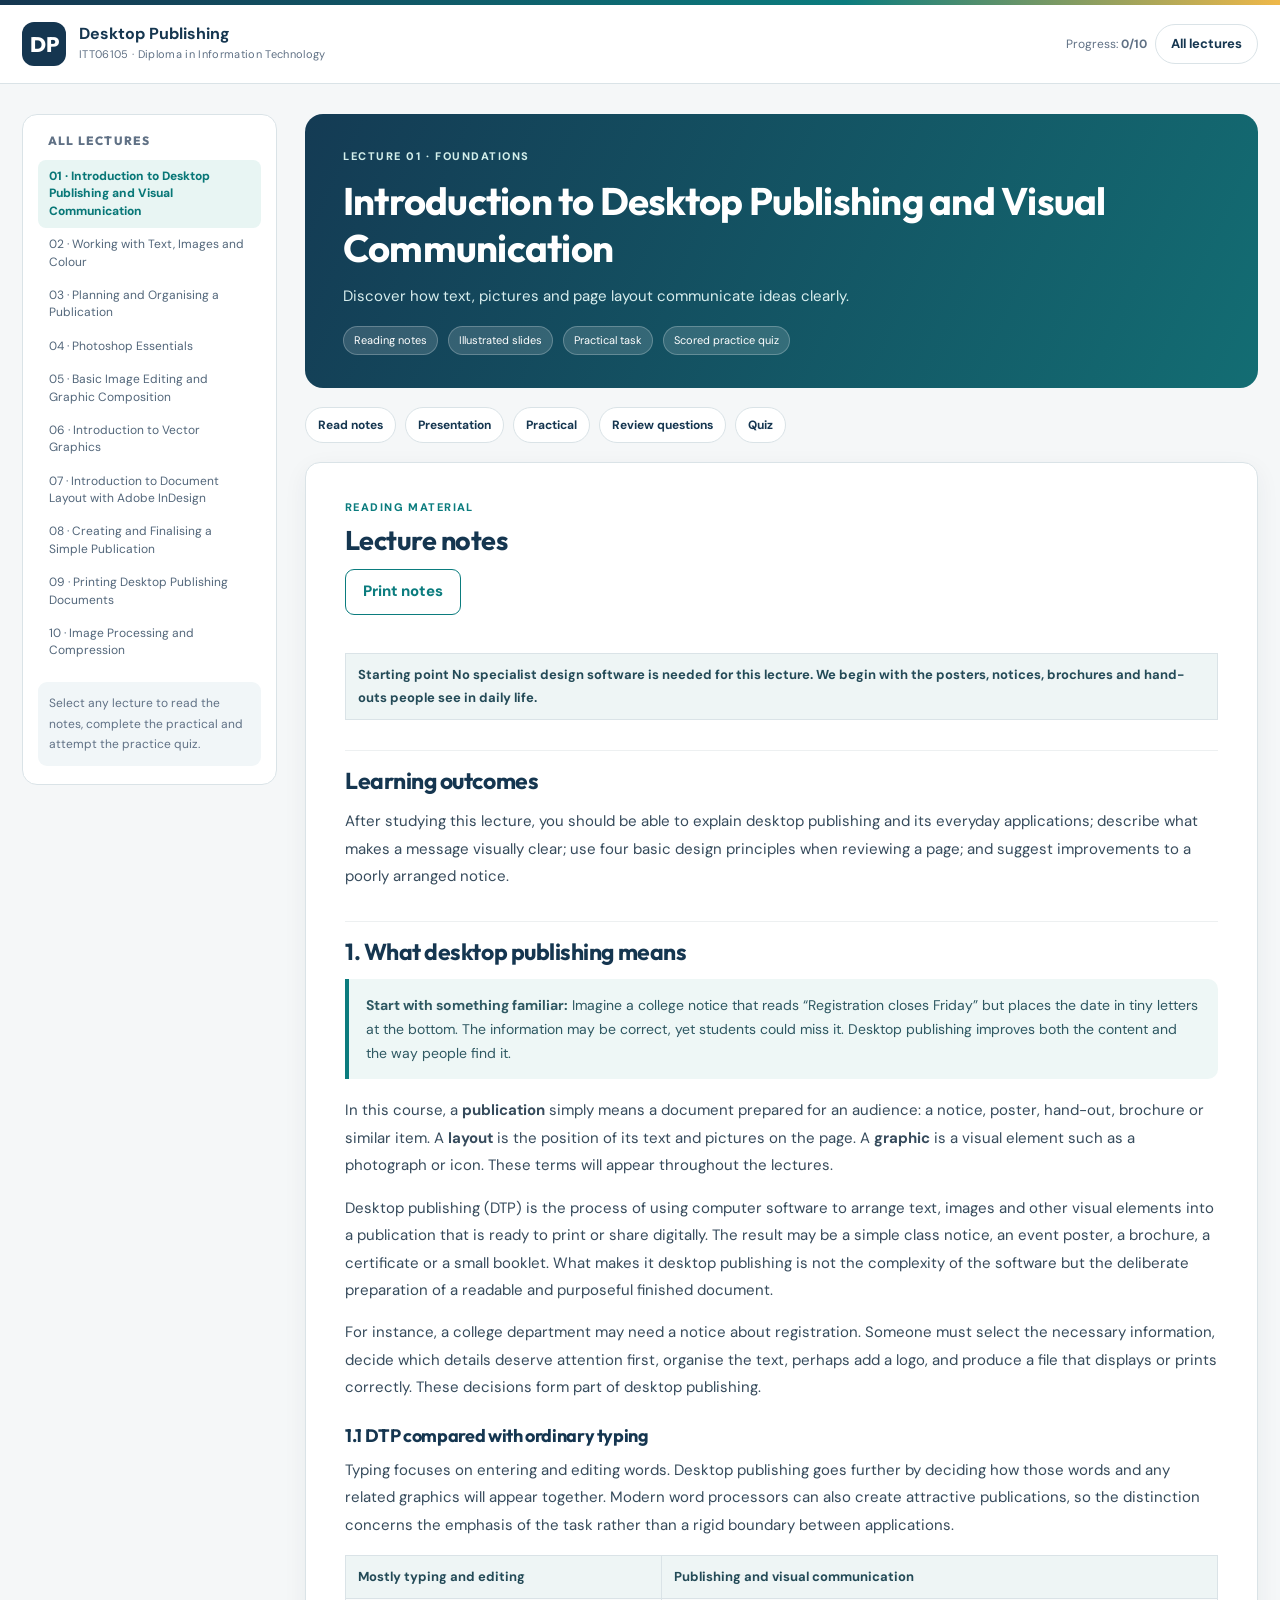
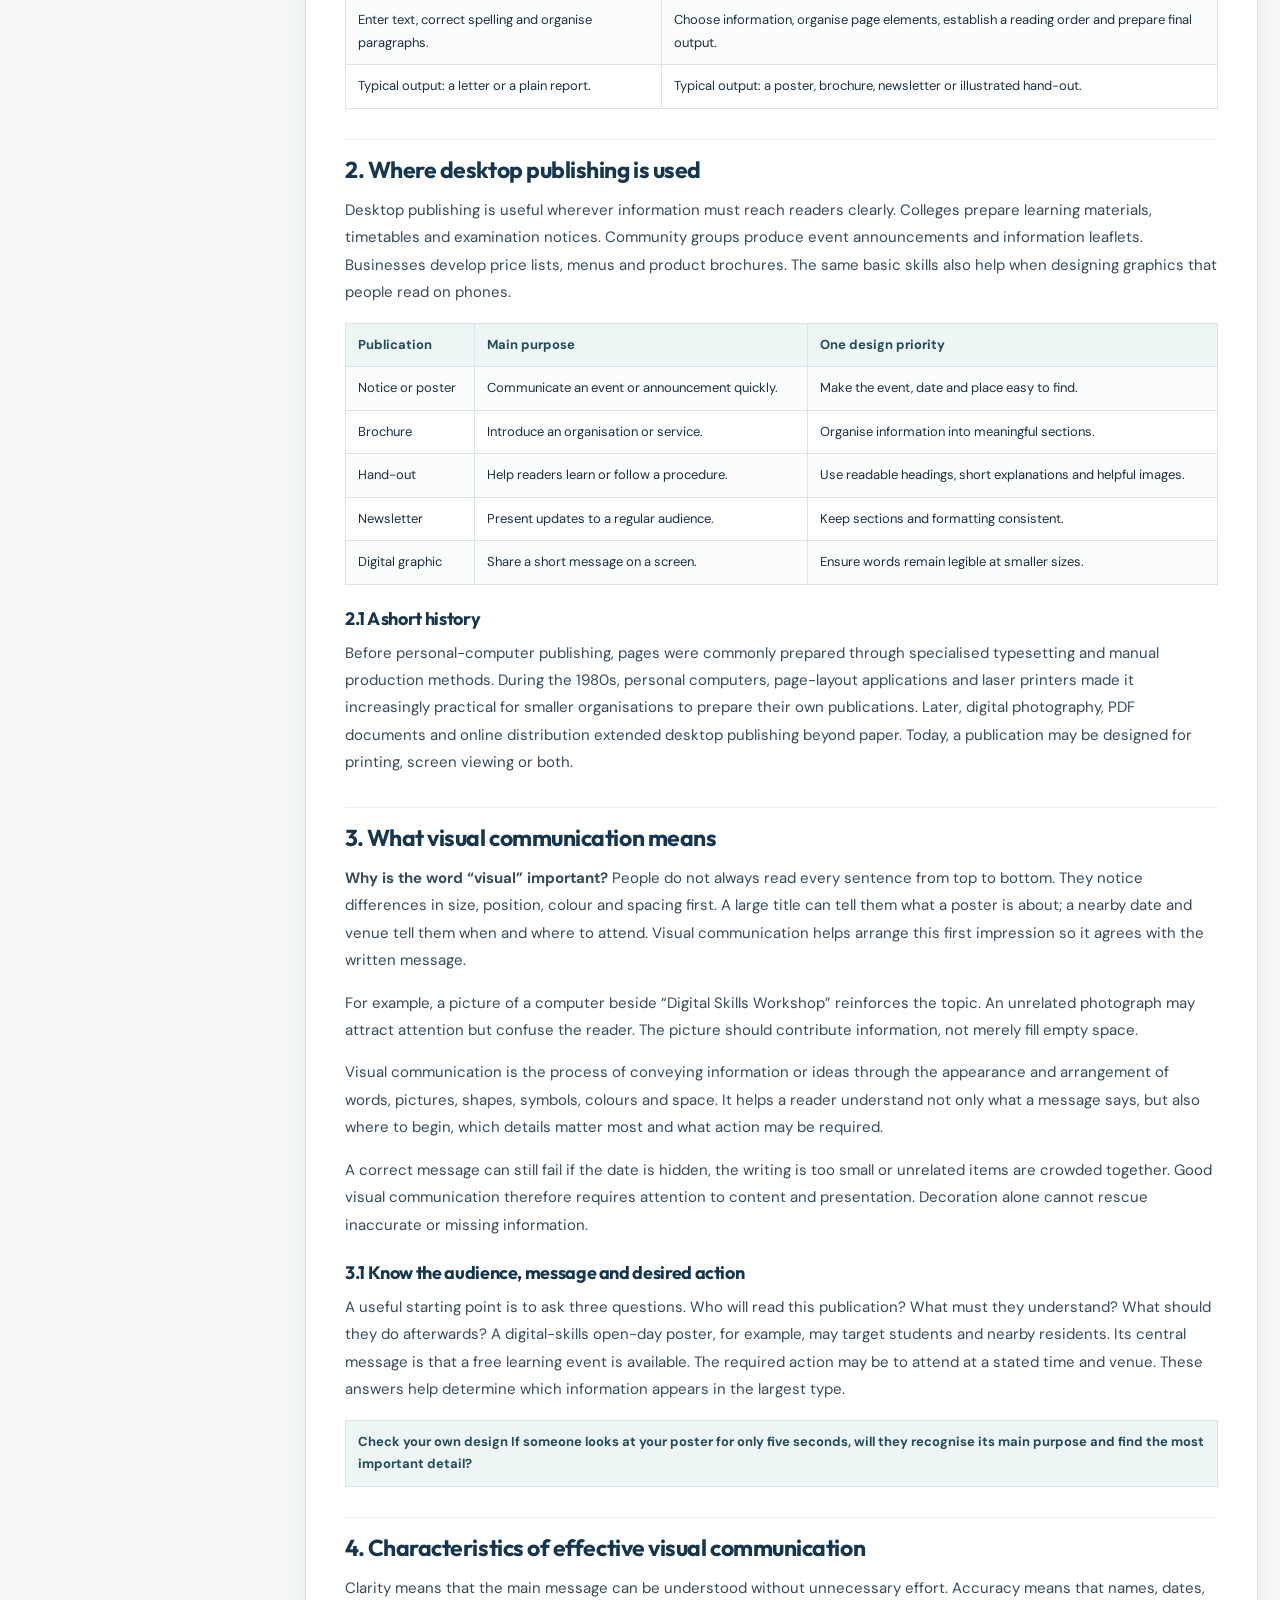
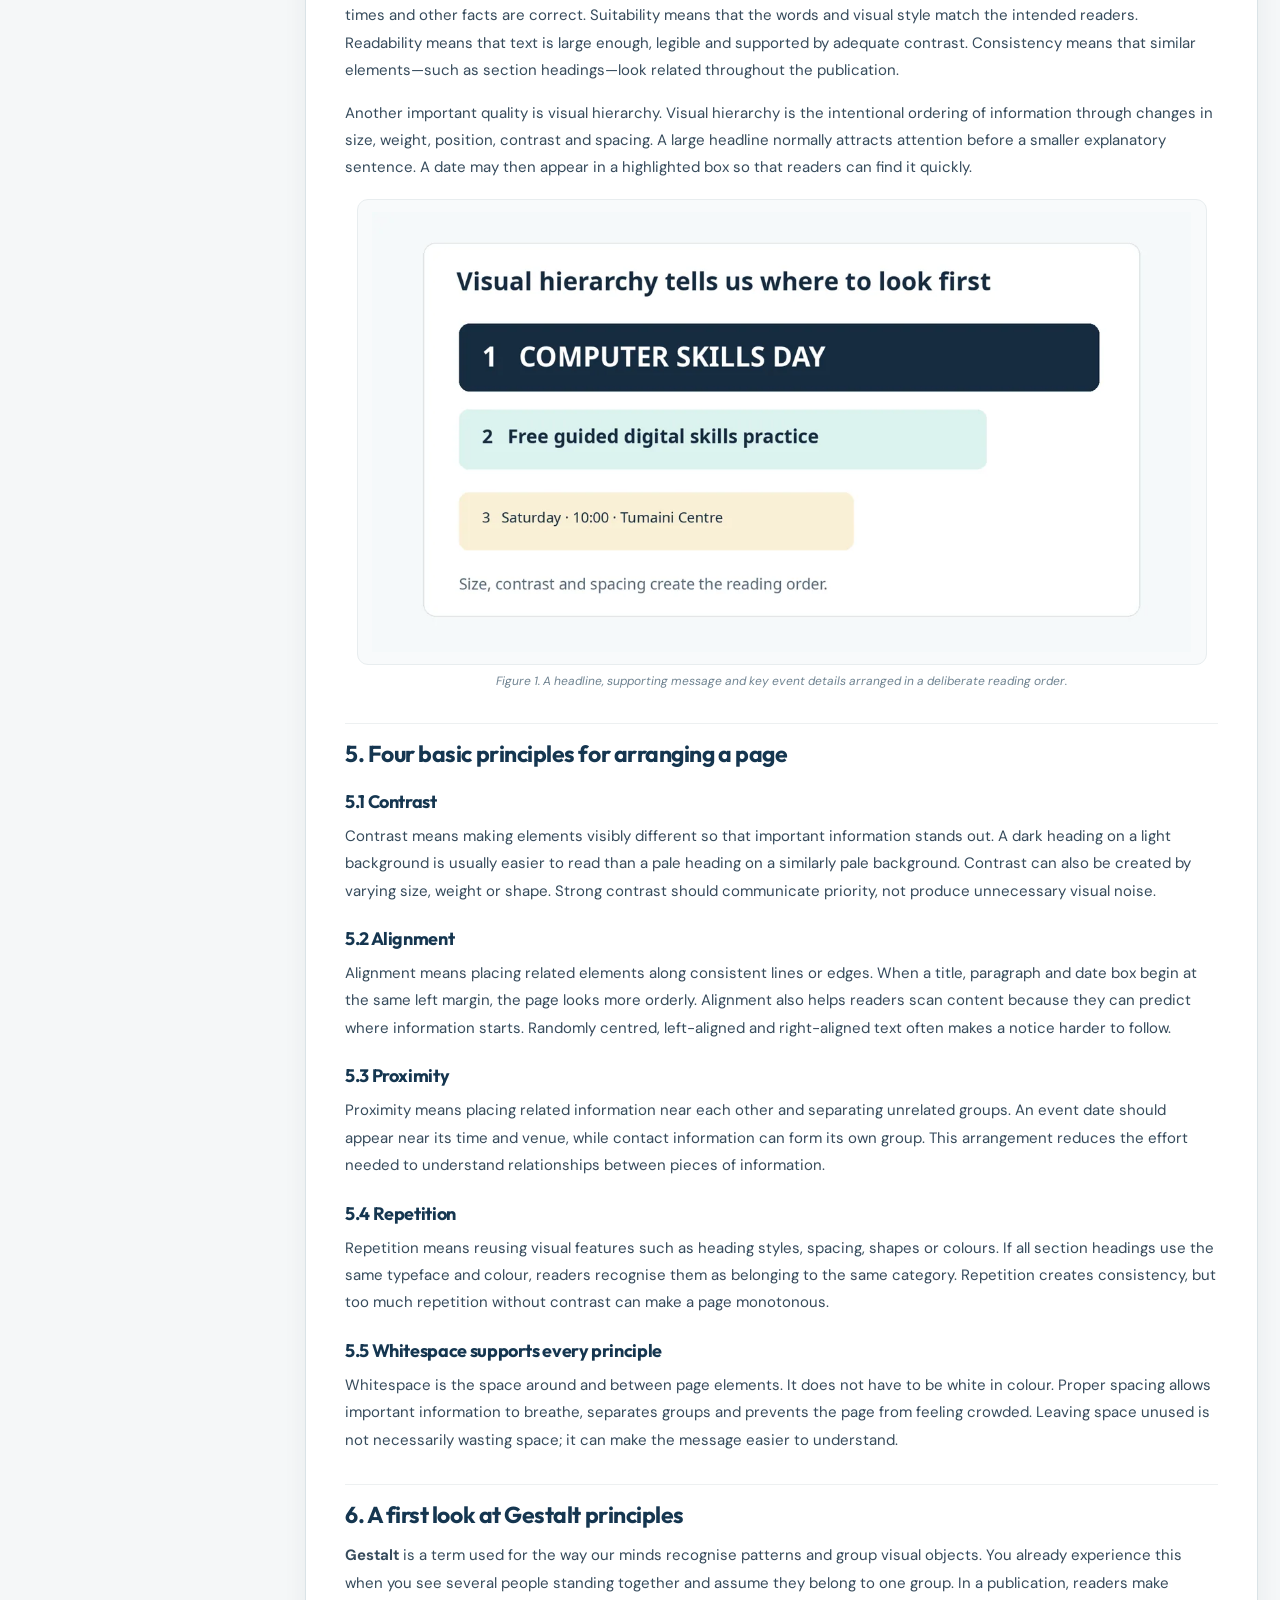
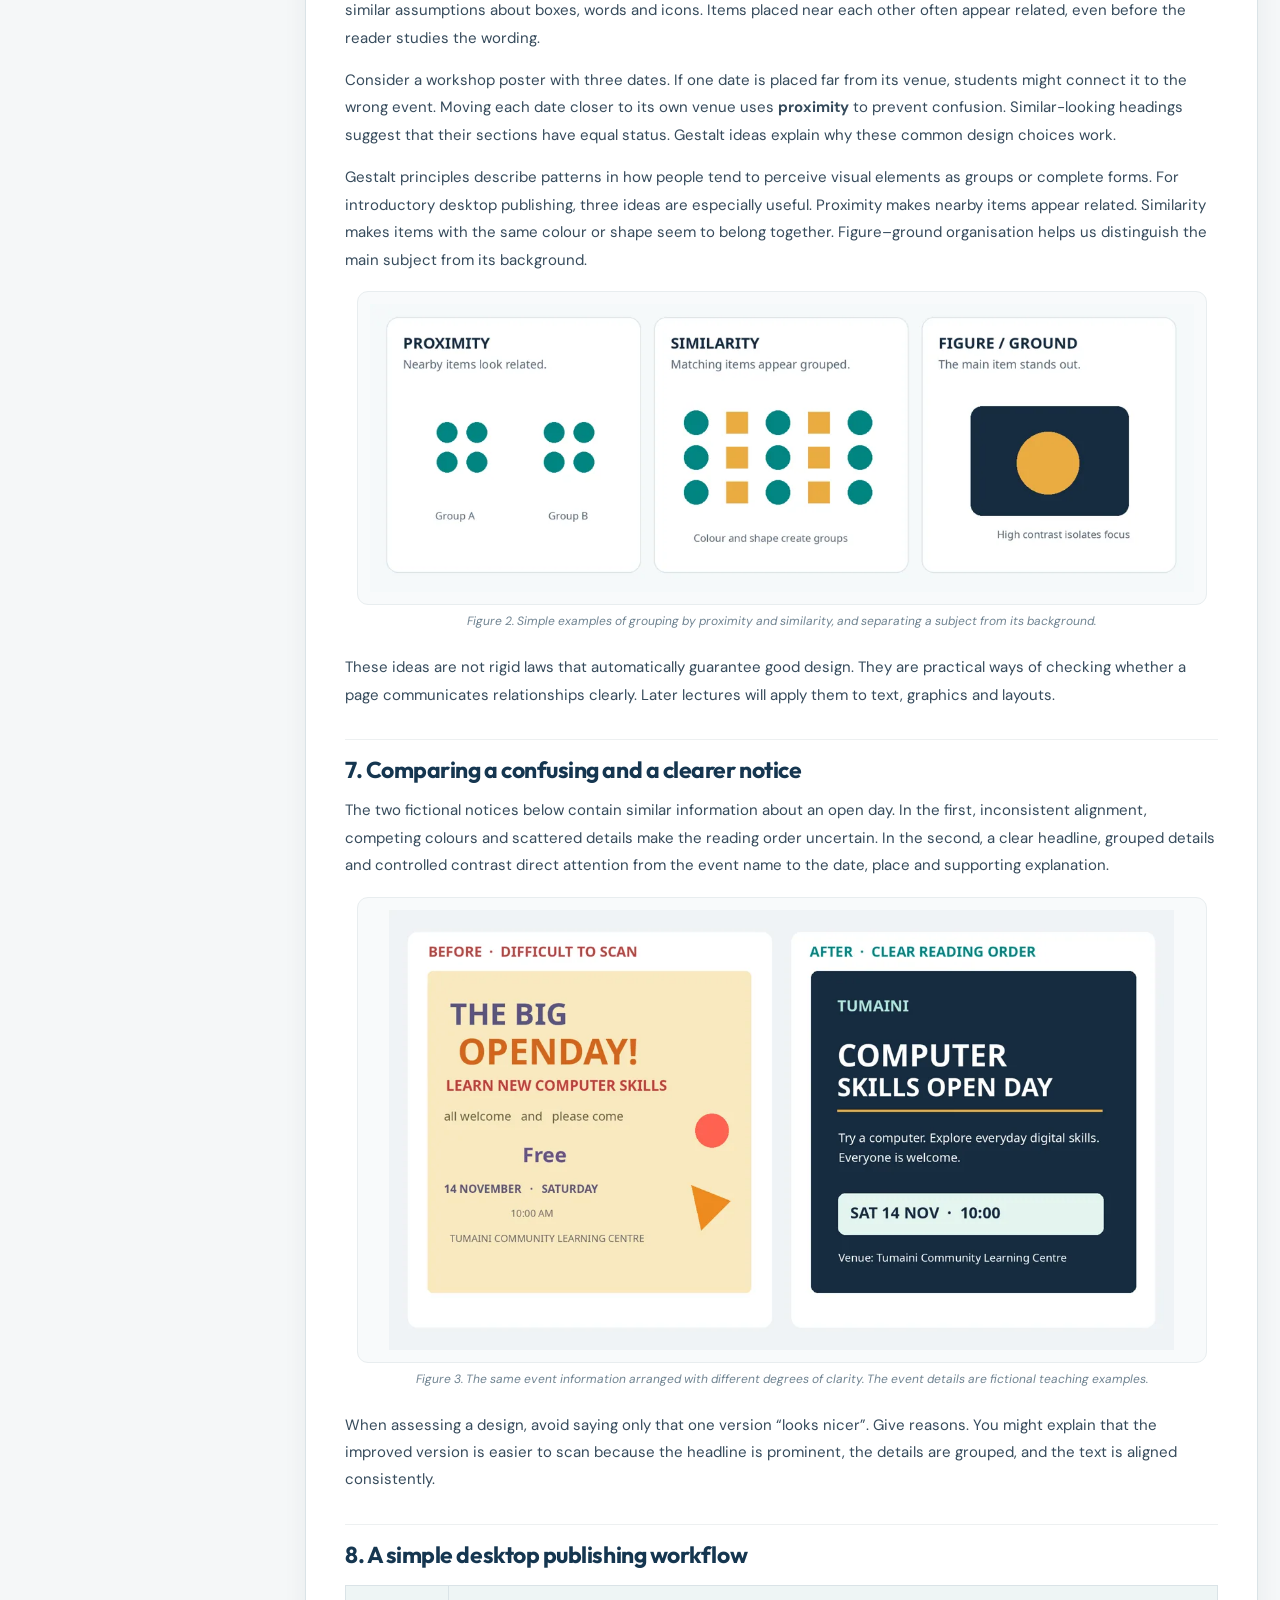
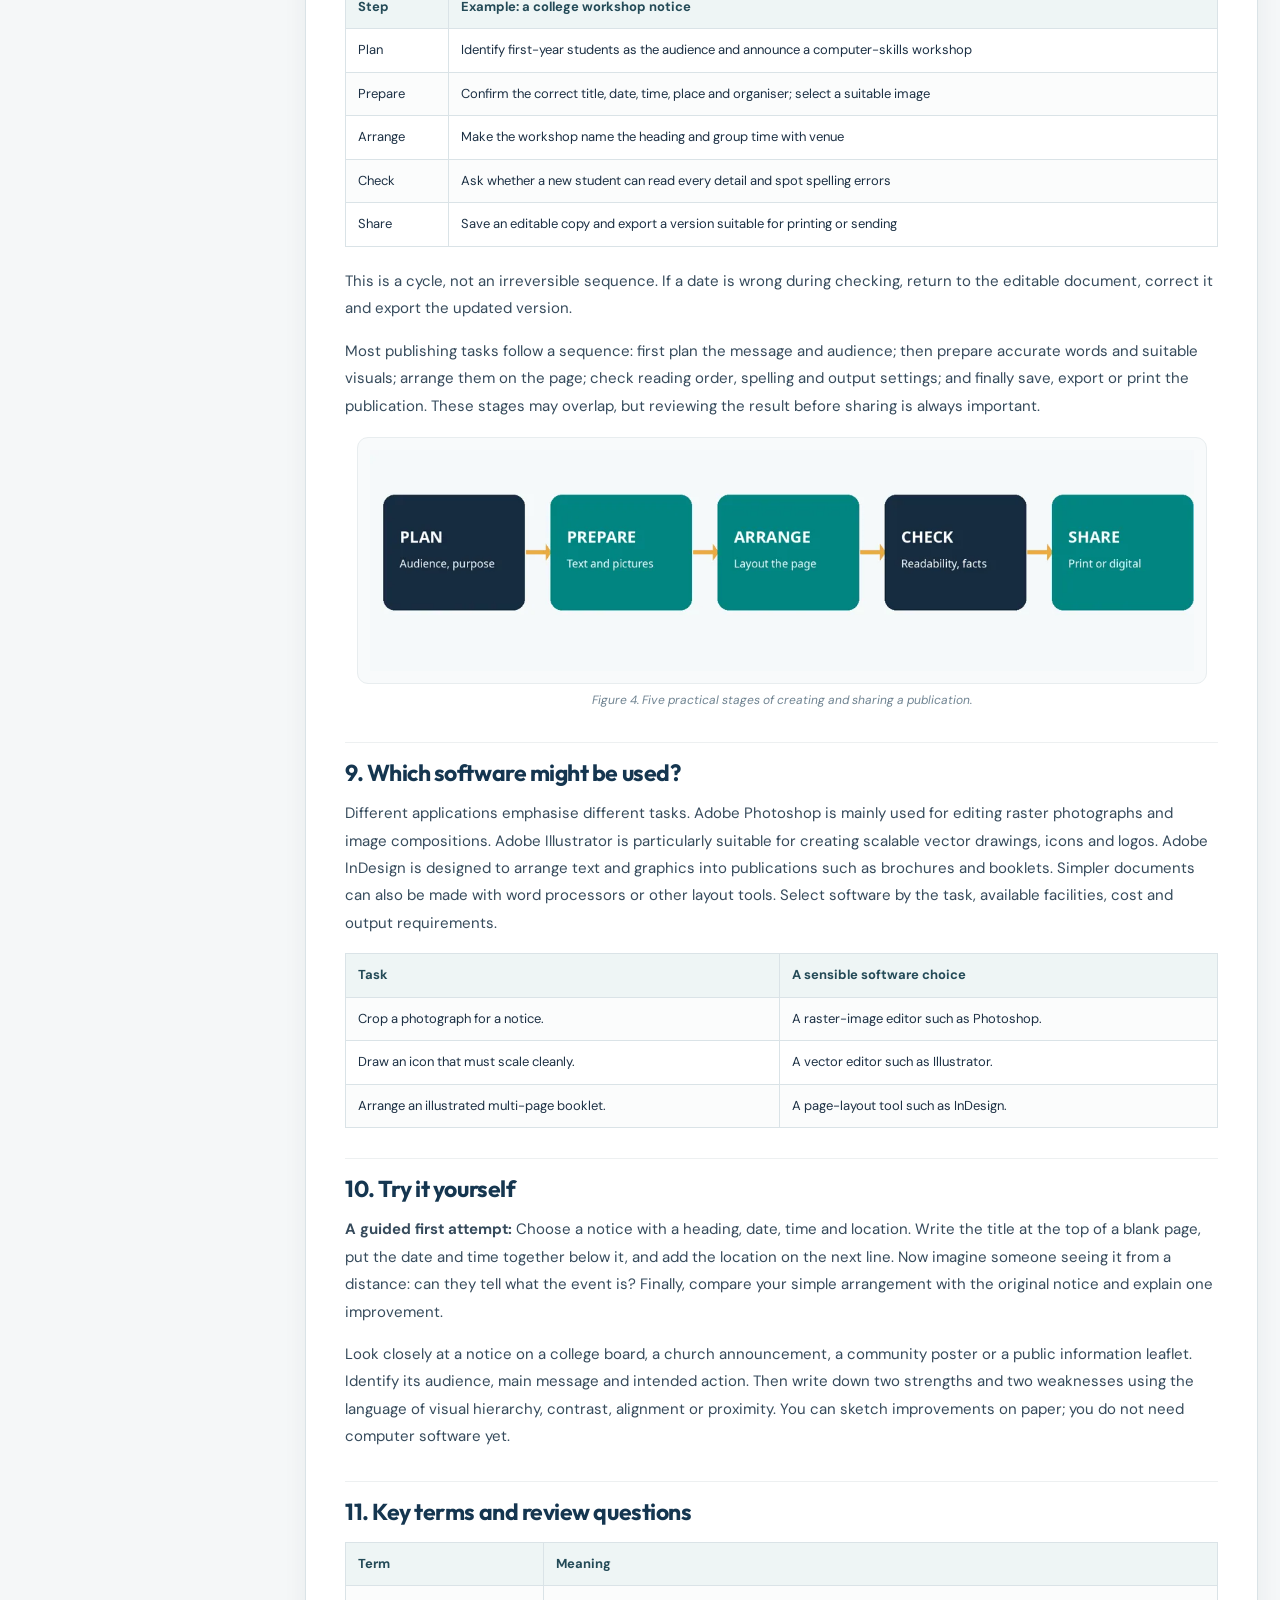
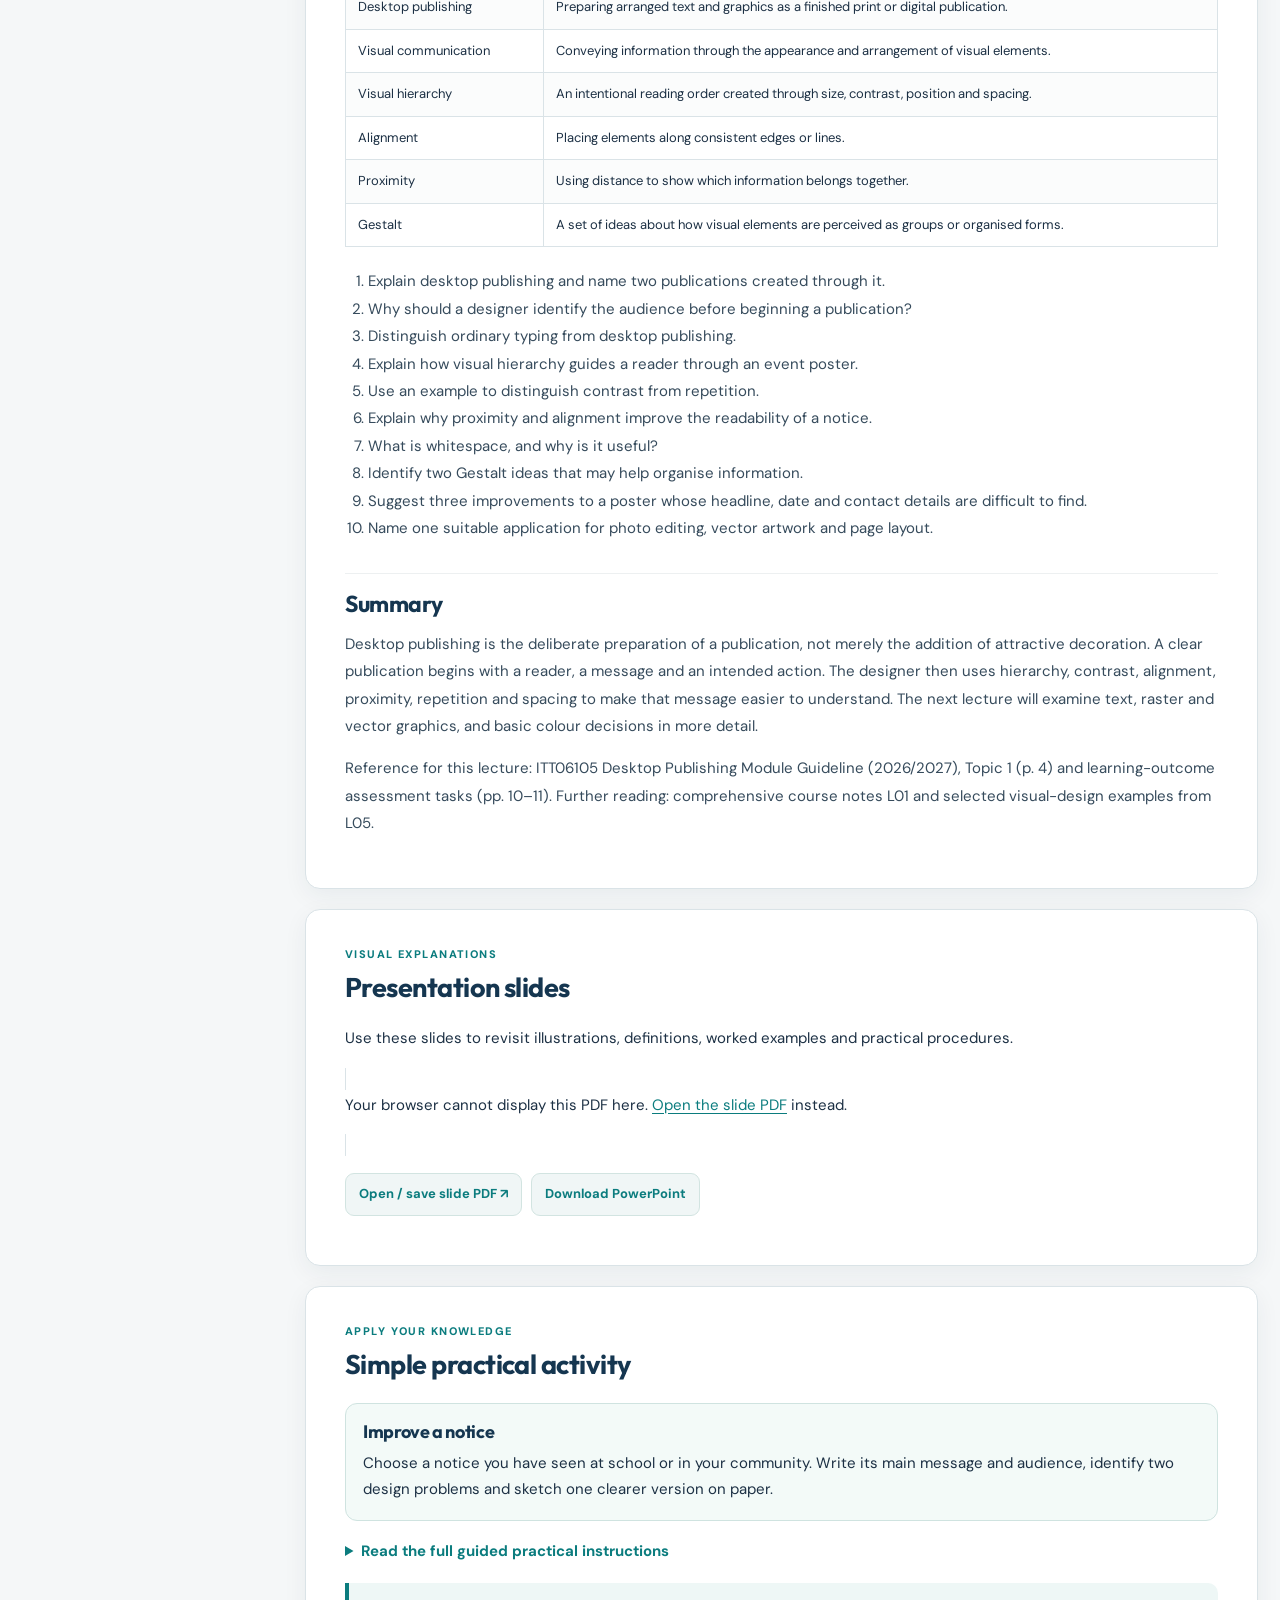
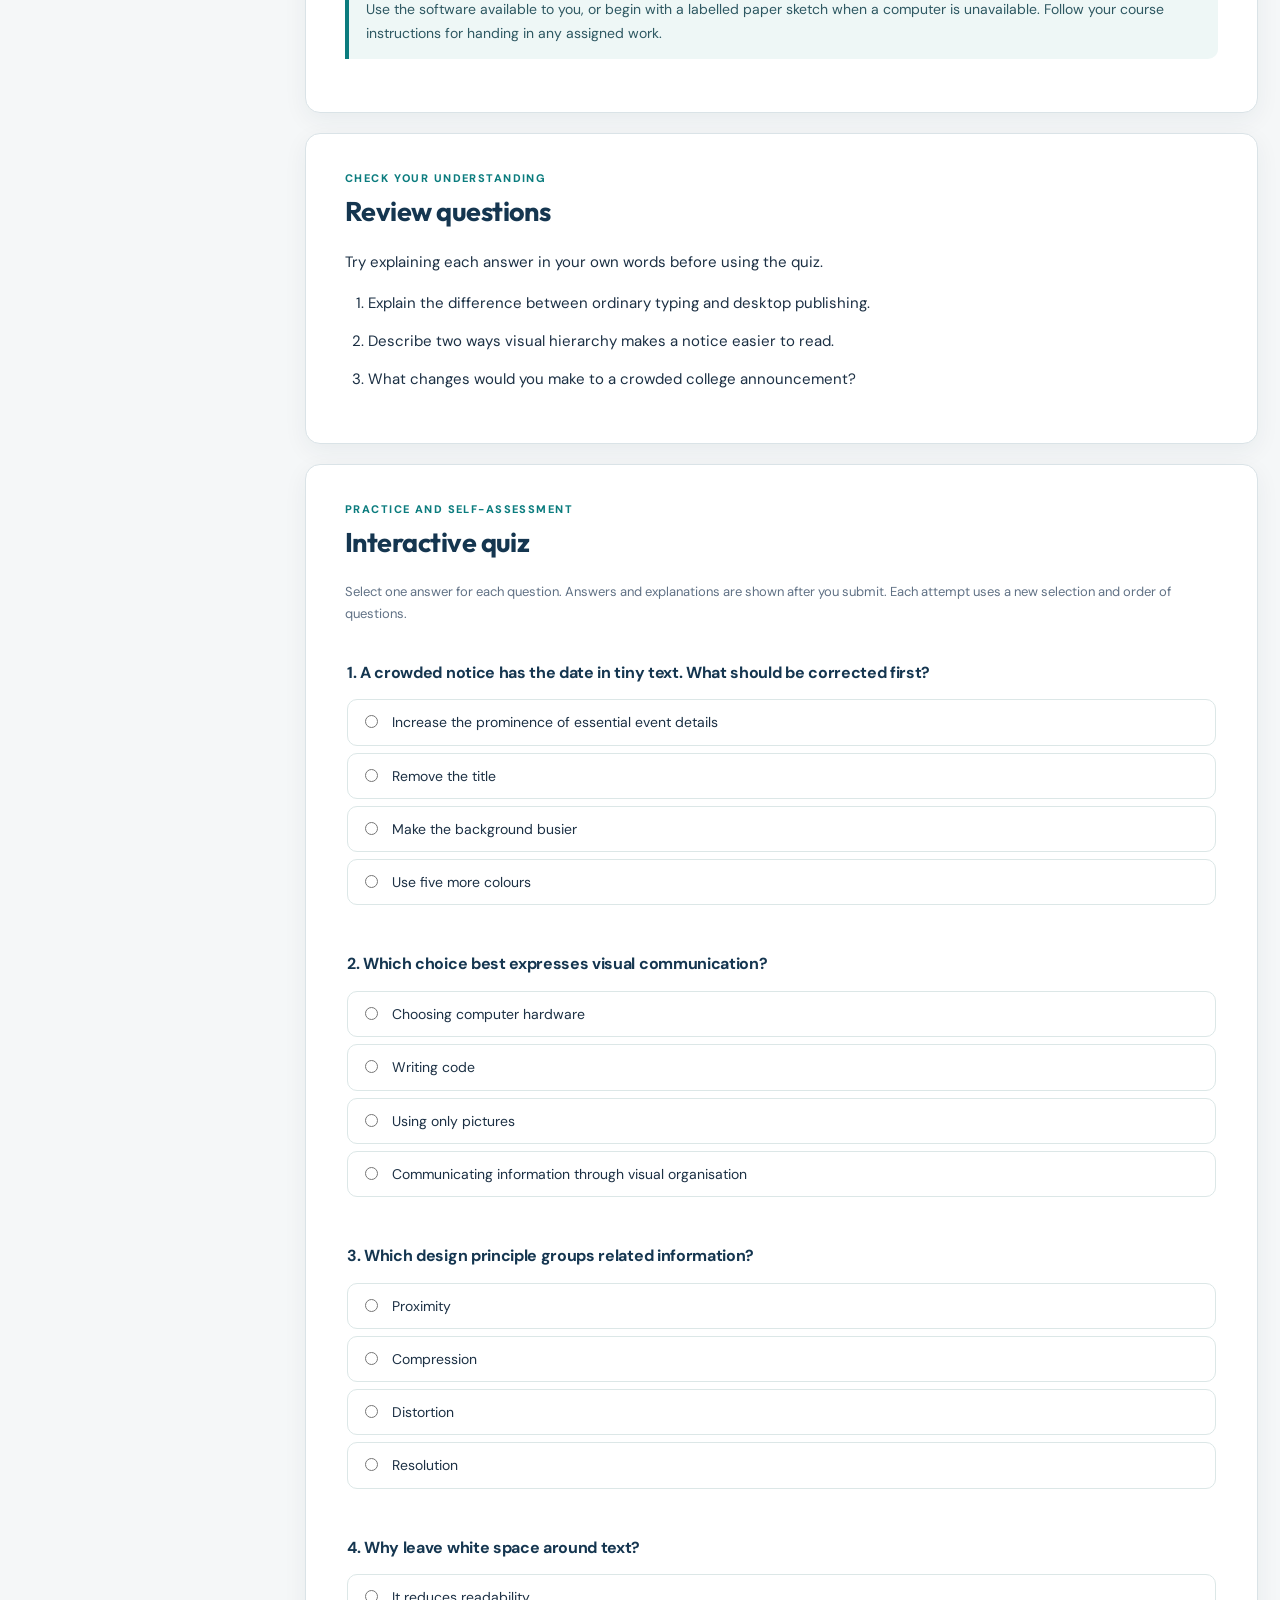
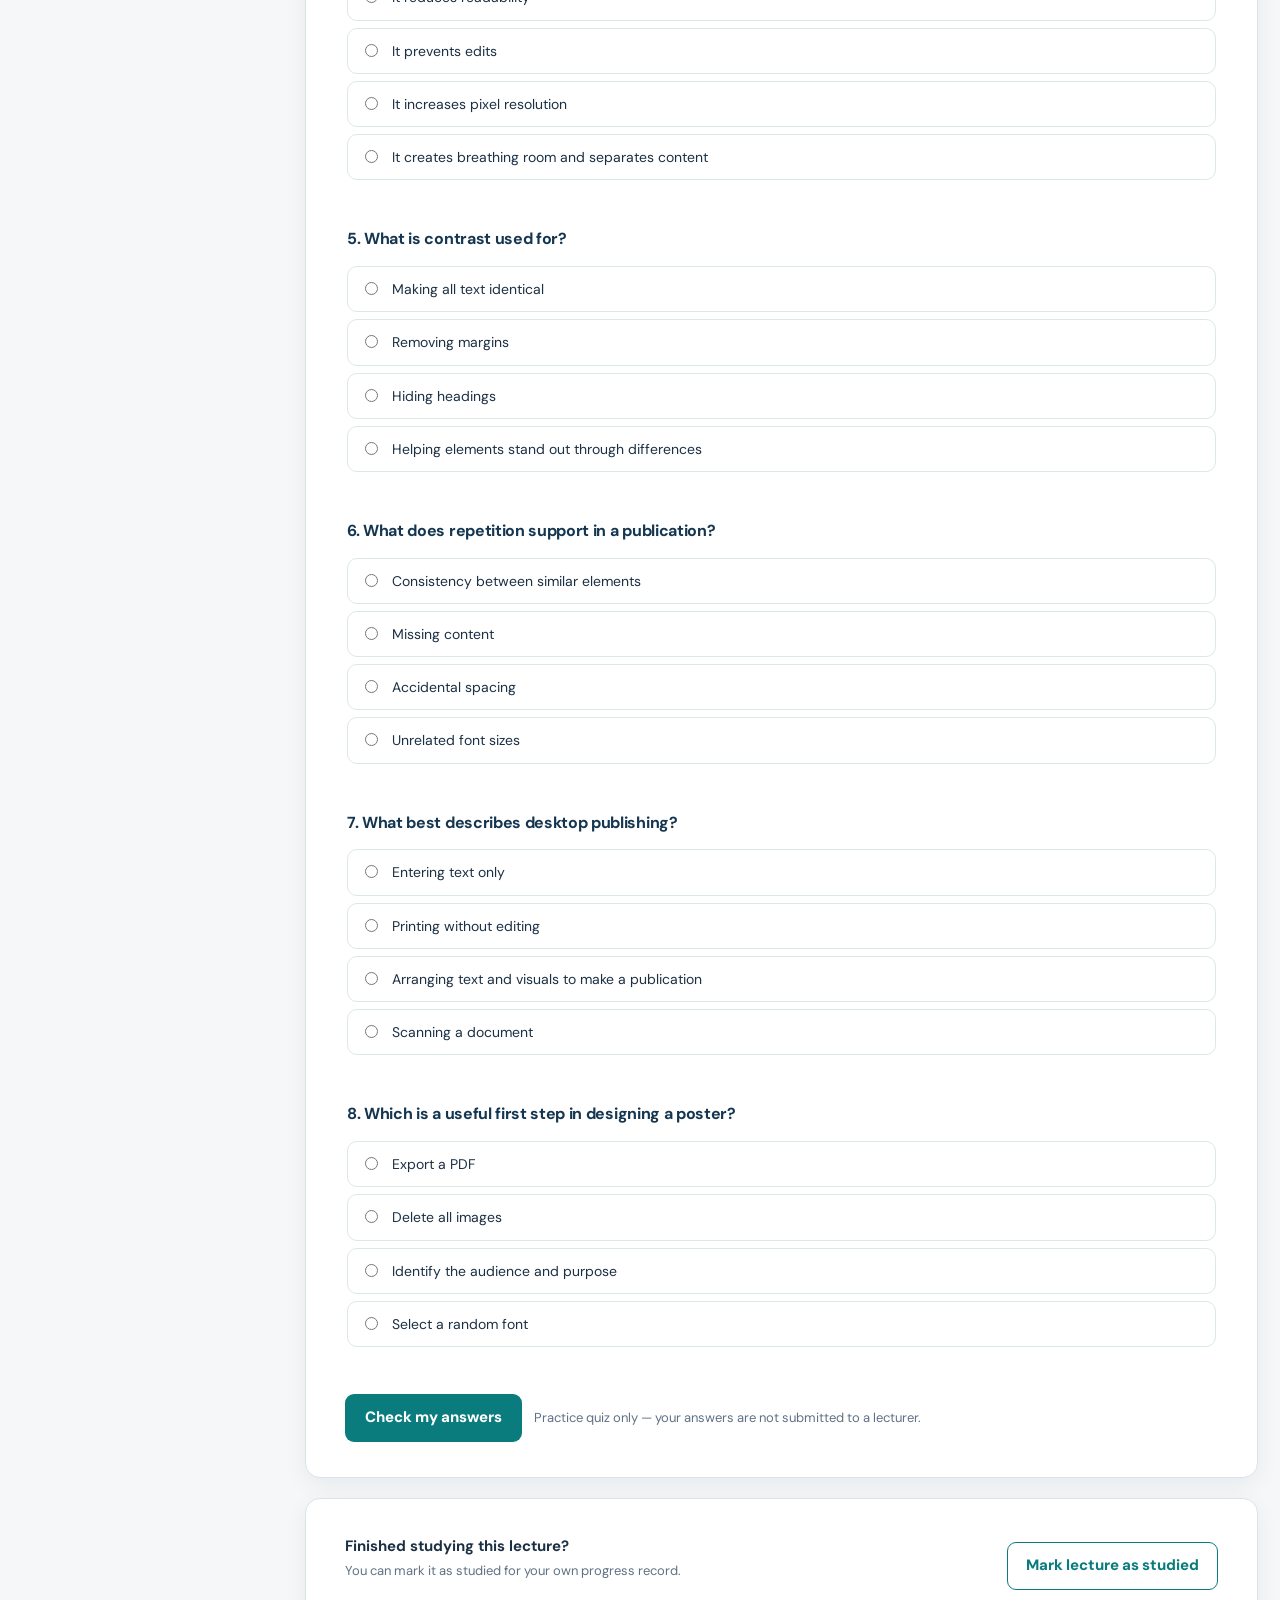
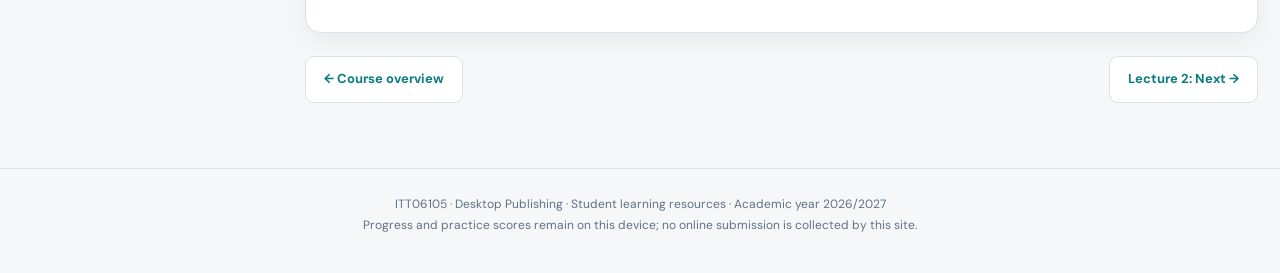
==== commit 1ae6464c: "Improve Lecture 1 notes with beginner explanations, examples and guided connections" ====
--- a/lectures/lecture-01.html
+++ b/lectures/lecture-01.html
@@ -1,5 +1,5 @@
 <!doctype html><html lang="en"><head><meta charset="utf-8"><meta name="viewport" content="width=device-width,initial-scale=1"><meta name="theme-color" content="#153650"><meta name="description" content="Desktop Publishing course materials: illustrated reading notes, presentation slides, guided practicals, review questions and self-marking quizzes."><link rel="stylesheet" href="../assets/css/style.css"><title>Lecture 1: Introduction to Desktop Publishing and Visual Communication | ITT06105 Desktop Publishing</title></head><body><div class="topline"></div><header class="site-header"><a class="brand" href="../index.html"><span class="brand-badge" aria-hidden="true">DP</span><span><strong>Desktop Publishing</strong><small>ITT06105 · Diploma in Information Technology</small></span></a><div class="header-actions"><span class="progress-label">Progress: <strong data-progress-count>0/10</strong></span><a class="pill-link" href="../index.html">All lectures</a></div></header><main class="page-wrap lesson-layout"><aside class="lesson-sidebar" aria-label="Lecture navigation"><h2>All lectures</h2><a class="active" href="lecture-01.html">01 · Introduction to Desktop Publishing and Visual Communication</a><a class="" href="lecture-02.html">02 · Working with Text, Images and Colour</a><a class="" href="lecture-03.html">03 · Planning and Organising a Publication</a><a class="" href="lecture-04.html">04 · Photoshop Essentials</a><a class="" href="lecture-05.html">05 · Basic Image Editing and Graphic Composition</a><a class="" href="lecture-06.html">06 · Introduction to Vector Graphics</a><a class="" href="lecture-07.html">07 · Introduction to Document Layout with Adobe InDesign</a><a class="" href="lecture-08.html">08 · Creating and Finalising a Simple Publication</a><a class="" href="lecture-09.html">09 · Printing Desktop Publishing Documents</a><a class="" href="lecture-10.html">10 · Image Processing and Compression</a><div class="sidebar-note">Select any lecture to read the notes, complete the practical and attempt the practice quiz.</div></aside><div class="lesson-main"><header class="lesson-head"><div class="eyebrow" style="color:#d3efeb">LECTURE 01 · Foundations</div><h1>Introduction to Desktop Publishing and Visual Communication</h1><p>Discover how text, pictures and page layout communicate ideas clearly.</p><div class="lesson-meta"><span>Reading notes</span><span>Illustrated slides</span><span>Practical task</span><span>Scored practice quiz</span></div></header><nav class="lesson-nav" aria-label="Sections in this lecture"><a href="#notes">Read notes</a><a href="#slides">Presentation</a><a href="#practical">Practical</a><a href="#review">Review questions</a><a href="#quiz">Quiz</a></nav>
-<section class="content-panel" id="notes"><div class="section-overline">Reading material</div><h2>Lecture notes</h2><div class="reading-content"><div class="table-scroll"><table class="notes-table"><tr><th>Starting point  No specialist design software is needed for this lecture. We begin with the posters, notices, brochures and hand-outs people see in daily life.</th></tr></table></div><h2 id="section-1">Learning outcomes</h2><p>After studying this lecture, you should be able to explain desktop publishing and its everyday applications; describe what makes a message visually clear; use four basic design principles when reviewing a page; and suggest improvements to a poorly arranged notice.</p><h2 id="section-2">1. What desktop publishing means</h2><p>Desktop publishing (DTP) is the process of using computer software to arrange text, images and other visual elements into a publication that is ready to print or share digitally. The result may be a simple class notice, an event poster, a brochure, a certificate or a small booklet. What makes it desktop publishing is not the complexity of the software but the deliberate preparation of a readable and purposeful finished document.</p><p>For instance, a college department may need a notice about registration. Someone must select the necessary information, decide which details deserve attention first, organise the text, perhaps add a logo, and produce a file that displays or prints correctly. These decisions form part of desktop publishing.</p><h3 id="section-3">1.1 DTP compared with ordinary typing</h3><p>Typing focuses on entering and editing words. Desktop publishing goes further by deciding how those words and any related graphics will appear together. Modern word processors can also create attractive publications, so the distinction concerns the emphasis of the task rather than a rigid boundary between applications.</p><div class="table-scroll"><table class="notes-table"><tr><th>Mostly typing and editing</th><th>Publishing and visual communication</th></tr><tr><td>Enter text, correct spelling and organise paragraphs.</td><td>Choose information, organise page elements, establish a reading order and prepare final output.</td></tr><tr><td>Typical output: a letter or a plain report.</td><td>Typical output: a poster, brochure, newsletter or illustrated hand-out.</td></tr></table></div><h2 id="section-4">2. Where desktop publishing is used</h2><p>Desktop publishing is useful wherever information must reach readers clearly. Colleges prepare learning materials, timetables and examination notices. Community groups produce event announcements and information leaflets. Businesses develop price lists, menus and product brochures. The same basic skills also help when designing graphics that people read on phones.</p><div class="table-scroll"><table class="notes-table"><tr><th>Publication</th><th>Main purpose</th><th>One design priority</th></tr><tr><td>Notice or poster</td><td>Communicate an event or announcement quickly.</td><td>Make the event, date and place easy to find.</td></tr><tr><td>Brochure</td><td>Introduce an organisation or service.</td><td>Organise information into meaningful sections.</td></tr><tr><td>Hand-out</td><td>Help readers learn or follow a procedure.</td><td>Use readable headings, short explanations and helpful images.</td></tr><tr><td>Newsletter</td><td>Present updates to a regular audience.</td><td>Keep sections and formatting consistent.</td></tr><tr><td>Digital graphic</td><td>Share a short message on a screen.</td><td>Ensure words remain legible at smaller sizes.</td></tr></table></div><h3 id="section-5">2.1 A short history</h3><p>Before personal-computer publishing, pages were commonly prepared through specialised typesetting and manual production methods. During the 1980s, personal computers, page-layout applications and laser printers made it increasingly practical for smaller organisations to prepare their own publications. Later, digital photography, PDF documents and online distribution extended desktop publishing beyond paper. Today, a publication may be designed for printing, screen viewing or both.</p><h2 id="section-6">3. What visual communication means</h2><p>Visual communication is the process of conveying information or ideas through the appearance and arrangement of words, pictures, shapes, symbols, colours and space. It helps a reader understand not only what a message says, but also where to begin, which details matter most and what action may be required.</p><p>A correct message can still fail if the date is hidden, the writing is too small or unrelated items are crowded together. Good visual communication therefore requires attention to content and presentation. Decoration alone cannot rescue inaccurate or missing information.</p><h3 id="section-7">3.1 Know the audience, message and desired action</h3><p>A useful starting point is to ask three questions. Who will read this publication? What must they understand? What should they do afterwards? A digital-skills open-day poster, for example, may target students and nearby residents. Its central message is that a free learning event is available. The required action may be to attend at a stated time and venue. These answers help determine which information appears in the largest type.</p><div class="table-scroll"><table class="notes-table"><tr><th>Check your own design  If someone looks at your poster for only five seconds, will they recognise its main purpose and find the most important detail?</th></tr></table></div><h2 id="section-8">4. Characteristics of effective visual communication</h2><p>Clarity means that the main message can be understood without unnecessary effort. Accuracy means that names, dates, times and other facts are correct. Suitability means that the words and visual style match the intended readers. Readability means that text is large enough, legible and supported by adequate contrast. Consistency means that similar elements—such as section headings—look related throughout the publication.</p><p>Another important quality is visual hierarchy. Visual hierarchy is the intentional ordering of information through changes in size, weight, position, contrast and spacing. A large headline normally attracts attention before a smaller explanatory sentence. A date may then appear in a highlighted box so that readers can find it quickly.</p><figure class="lesson-figure"><img loading="lazy" src="../assets/figures/l01_45aedc750810.webp" alt="Illustration accompanying this section of the lecture notes"></figure><p class="figure-caption">Figure 1. A headline, supporting message and key event details arranged in a deliberate reading order.</p><h2 id="section-9">5. Four basic principles for arranging a page</h2><h3 id="section-10">5.1 Contrast</h3><p>Contrast means making elements visibly different so that important information stands out. A dark heading on a light background is usually easier to read than a pale heading on a similarly pale background. Contrast can also be created by varying size, weight or shape. Strong contrast should communicate priority, not produce unnecessary visual noise.</p><h3 id="section-11">5.2 Alignment</h3><p>Alignment means placing related elements along consistent lines or edges. When a title, paragraph and date box begin at the same left margin, the page looks more orderly. Alignment also helps readers scan content because they can predict where information starts. Randomly centred, left-aligned and right-aligned text often makes a notice harder to follow.</p><h3 id="section-12">5.3 Proximity</h3><p>Proximity means placing related information near each other and separating unrelated groups. An event date should appear near its time and venue, while contact information can form its own group. This arrangement reduces the effort needed to understand relationships between pieces of information.</p><h3 id="section-13">5.4 Repetition</h3><p>Repetition means reusing visual features such as heading styles, spacing, shapes or colours. If all section headings use the same typeface and colour, readers recognise them as belonging to the same category. Repetition creates consistency, but too much repetition without contrast can make a page monotonous.</p><h3 id="section-14">5.5 Whitespace supports every principle</h3><p>Whitespace is the space around and between page elements. It does not have to be white in colour. Proper spacing allows important information to breathe, separates groups and prevents the page from feeling crowded. Leaving space unused is not necessarily wasting space; it can make the message easier to understand.</p><h2 id="section-15">6. A first look at Gestalt principles</h2><p>Gestalt principles describe patterns in how people tend to perceive visual elements as groups or complete forms. For introductory desktop publishing, three ideas are especially useful. Proximity makes nearby items appear related. Similarity makes items with the same colour or shape seem to belong together. Figure–ground organisation helps us distinguish the main subject from its background.</p><figure class="lesson-figure"><img loading="lazy" src="../assets/figures/l01_7598998f15b5.webp" alt="Illustration accompanying this section of the lecture notes"></figure><p class="figure-caption">Figure 2. Simple examples of grouping by proximity and similarity, and separating a subject from its background.</p><p>These ideas are not rigid laws that automatically guarantee good design. They are practical ways of checking whether a page communicates relationships clearly. Later lectures will apply them to text, graphics and layouts.</p><h2 id="section-16">7. Comparing a confusing and a clearer notice</h2><p>The two fictional notices below contain similar information about an open day. In the first, inconsistent alignment, competing colours and scattered details make the reading order uncertain. In the second, a clear headline, grouped details and controlled contrast direct attention from the event name to the date, place and supporting explanation.</p><figure class="lesson-figure"><img loading="lazy" src="../assets/figures/l01_c89e3a4df83b.webp" alt="Illustration accompanying this section of the lecture notes"></figure><p class="figure-caption">Figure 3. The same event information arranged with different degrees of clarity. The event details are fictional teaching examples.</p><p>When assessing a design, avoid saying only that one version “looks nicer”. Give reasons. You might explain that the improved version is easier to scan because the headline is prominent, the details are grouped, and the text is aligned consistently.</p><h2 id="section-17">8. A simple desktop publishing workflow</h2><p>Most publishing tasks follow a sequence: first plan the message and audience; then prepare accurate words and suitable visuals; arrange them on the page; check reading order, spelling and output settings; and finally save, export or print the publication. These stages may overlap, but reviewing the result before sharing is always important.</p><figure class="lesson-figure"><img loading="lazy" src="../assets/figures/l01_4618b5eba067.webp" alt="Illustration accompanying this section of the lecture notes"></figure><p class="figure-caption">Figure 4. Five practical stages of creating and sharing a publication.</p><h2 id="section-18">9. Which software might be used?</h2><p>Different applications emphasise different tasks. Adobe Photoshop is mainly used for editing raster photographs and image compositions. Adobe Illustrator is particularly suitable for creating scalable vector drawings, icons and logos. Adobe InDesign is designed to arrange text and graphics into publications such as brochures and booklets. Simpler documents can also be made with word processors or other layout tools. Select software by the task, available facilities, cost and output requirements.</p><div class="table-scroll"><table class="notes-table"><tr><th>Task</th><th>A sensible software choice</th></tr><tr><td>Crop a photograph for a notice.</td><td>A raster-image editor such as Photoshop.</td></tr><tr><td>Draw an icon that must scale cleanly.</td><td>A vector editor such as Illustrator.</td></tr><tr><td>Arrange an illustrated multi-page booklet.</td><td>A page-layout tool such as InDesign.</td></tr></table></div><h2 id="section-19">10. Try it yourself</h2><p>Look closely at a notice on a college board, a church announcement, a community poster or a public information leaflet. Identify its audience, main message and intended action. Then write down two strengths and two weaknesses using the language of visual hierarchy, contrast, alignment or proximity. You can sketch improvements on paper; you do not need computer software yet.</p><h2 id="section-20">11. Key terms and review questions</h2><div class="table-scroll"><table class="notes-table"><tr><th>Term</th><th>Meaning</th></tr><tr><td>Desktop publishing</td><td>Preparing arranged text and graphics as a finished print or digital publication.</td></tr><tr><td>Visual communication</td><td>Conveying information through the appearance and arrangement of visual elements.</td></tr><tr><td>Visual hierarchy</td><td>An intentional reading order created through size, contrast, position and spacing.</td></tr><tr><td>Alignment</td><td>Placing elements along consistent edges or lines.</td></tr><tr><td>Proximity</td><td>Using distance to show which information belongs together.</td></tr><tr><td>Gestalt</td><td>A set of ideas about how visual elements are perceived as groups or organised forms.</td></tr></table></div><ol class="note-list"><li>Explain desktop publishing and name two publications created through it.</li><li>Why should a designer identify the audience before beginning a publication?</li><li>Distinguish ordinary typing from desktop publishing.</li><li>Explain how visual hierarchy guides a reader through an event poster.</li><li>Use an example to distinguish contrast from repetition.</li><li>Explain why proximity and alignment improve the readability of a notice.</li><li>What is whitespace, and why is it useful?</li><li>Identify two Gestalt ideas that may help organise information.</li><li>Suggest three improvements to a poster whose headline, date and contact details are difficult to find.</li><li>Name one suitable application for photo editing, vector artwork and page layout.</li></ol><h2 id="section-21">Summary</h2><p>Desktop publishing is the deliberate preparation of a publication, not merely the addition of attractive decoration. A clear publication begins with a reader, a message and an intended action. The designer then uses hierarchy, contrast, alignment, proximity, repetition and spacing to make that message easier to understand. The next lecture will examine text, raster and vector graphics, and basic colour decisions in more detail.</p><p>Reference for this lecture: ITT06105 Desktop Publishing Module Guideline (2026/2027), Topic 1 (p. 4) and learning-outcome assessment tasks (pp. 10–11). Further reading: comprehensive course notes L01 and selected visual-design examples from L05.</p></div></section>
+<section class="content-panel" id="notes"><div class="section-overline">Reading material</div><h2>Lecture notes</h2><div class="reading-content"><div class="table-scroll"><table class="notes-table"><tr><th>Starting point  No specialist design software is needed for this lecture. We begin with the posters, notices, brochures and hand-outs people see in daily life.</th></tr></table></div><h2 id="section-1">Learning outcomes</h2><p>After studying this lecture, you should be able to explain desktop publishing and its everyday applications; describe what makes a message visually clear; use four basic design principles when reviewing a page; and suggest improvements to a poorly arranged notice.</p><h2 id="section-2">1. What desktop publishing means</h2><div class="notice"><strong>Start with something familiar:</strong> Imagine a college notice that reads “Registration closes Friday” but places the date in tiny letters at the bottom. The information may be correct, yet students could miss it. Desktop publishing improves both the content and the way people find it.</div><p>In this course, a <strong>publication</strong> simply means a document prepared for an audience: a notice, poster, hand-out, brochure or similar item. A <strong>layout</strong> is the position of its text and pictures on the page. A <strong>graphic</strong> is a visual element such as a photograph or icon. These terms will appear throughout the lectures.</p><p>Desktop publishing (DTP) is the process of using computer software to arrange text, images and other visual elements into a publication that is ready to print or share digitally. The result may be a simple class notice, an event poster, a brochure, a certificate or a small booklet. What makes it desktop publishing is not the complexity of the software but the deliberate preparation of a readable and purposeful finished document.</p><p>For instance, a college department may need a notice about registration. Someone must select the necessary information, decide which details deserve attention first, organise the text, perhaps add a logo, and produce a file that displays or prints correctly. These decisions form part of desktop publishing.</p><h3 id="section-3">1.1 DTP compared with ordinary typing</h3><p>Typing focuses on entering and editing words. Desktop publishing goes further by deciding how those words and any related graphics will appear together. Modern word processors can also create attractive publications, so the distinction concerns the emphasis of the task rather than a rigid boundary between applications.</p><div class="table-scroll"><table class="notes-table"><tr><th>Mostly typing and editing</th><th>Publishing and visual communication</th></tr><tr><td>Enter text, correct spelling and organise paragraphs.</td><td>Choose information, organise page elements, establish a reading order and prepare final output.</td></tr><tr><td>Typical output: a letter or a plain report.</td><td>Typical output: a poster, brochure, newsletter or illustrated hand-out.</td></tr></table></div><h2 id="section-4">2. Where desktop publishing is used</h2><p>Desktop publishing is useful wherever information must reach readers clearly. Colleges prepare learning materials, timetables and examination notices. Community groups produce event announcements and information leaflets. Businesses develop price lists, menus and product brochures. The same basic skills also help when designing graphics that people read on phones.</p><div class="table-scroll"><table class="notes-table"><tr><th>Publication</th><th>Main purpose</th><th>One design priority</th></tr><tr><td>Notice or poster</td><td>Communicate an event or announcement quickly.</td><td>Make the event, date and place easy to find.</td></tr><tr><td>Brochure</td><td>Introduce an organisation or service.</td><td>Organise information into meaningful sections.</td></tr><tr><td>Hand-out</td><td>Help readers learn or follow a procedure.</td><td>Use readable headings, short explanations and helpful images.</td></tr><tr><td>Newsletter</td><td>Present updates to a regular audience.</td><td>Keep sections and formatting consistent.</td></tr><tr><td>Digital graphic</td><td>Share a short message on a screen.</td><td>Ensure words remain legible at smaller sizes.</td></tr></table></div><h3 id="section-5">2.1 A short history</h3><p>Before personal-computer publishing, pages were commonly prepared through specialised typesetting and manual production methods. During the 1980s, personal computers, page-layout applications and laser printers made it increasingly practical for smaller organisations to prepare their own publications. Later, digital photography, PDF documents and online distribution extended desktop publishing beyond paper. Today, a publication may be designed for printing, screen viewing or both.</p><h2 id="section-6">3. What visual communication means</h2><p><strong>Why is the word “visual” important?</strong> People do not always read every sentence from top to bottom. They notice differences in size, position, colour and spacing first. A large title can tell them what a poster is about; a nearby date and venue tell them when and where to attend. Visual communication helps arrange this first impression so it agrees with the written message.</p><p>For example, a picture of a computer beside “Digital Skills Workshop” reinforces the topic. An unrelated photograph may attract attention but confuse the reader. The picture should contribute information, not merely fill empty space.</p><p>Visual communication is the process of conveying information or ideas through the appearance and arrangement of words, pictures, shapes, symbols, colours and space. It helps a reader understand not only what a message says, but also where to begin, which details matter most and what action may be required.</p><p>A correct message can still fail if the date is hidden, the writing is too small or unrelated items are crowded together. Good visual communication therefore requires attention to content and presentation. Decoration alone cannot rescue inaccurate or missing information.</p><h3 id="section-7">3.1 Know the audience, message and desired action</h3><p>A useful starting point is to ask three questions. Who will read this publication? What must they understand? What should they do afterwards? A digital-skills open-day poster, for example, may target students and nearby residents. Its central message is that a free learning event is available. The required action may be to attend at a stated time and venue. These answers help determine which information appears in the largest type.</p><div class="table-scroll"><table class="notes-table"><tr><th>Check your own design  If someone looks at your poster for only five seconds, will they recognise its main purpose and find the most important detail?</th></tr></table></div><h2 id="section-8">4. Characteristics of effective visual communication</h2><p>Clarity means that the main message can be understood without unnecessary effort. Accuracy means that names, dates, times and other facts are correct. Suitability means that the words and visual style match the intended readers. Readability means that text is large enough, legible and supported by adequate contrast. Consistency means that similar elements—such as section headings—look related throughout the publication.</p><p>Another important quality is visual hierarchy. Visual hierarchy is the intentional ordering of information through changes in size, weight, position, contrast and spacing. A large headline normally attracts attention before a smaller explanatory sentence. A date may then appear in a highlighted box so that readers can find it quickly.</p><figure class="lesson-figure"><img loading="lazy" src="../assets/figures/l01_45aedc750810.webp" alt="Illustration accompanying this section of the lecture notes"></figure><p class="figure-caption">Figure 1. A headline, supporting message and key event details arranged in a deliberate reading order.</p><h2 id="section-9">5. Four basic principles for arranging a page</h2><h3 id="section-10">5.1 Contrast</h3><p>Contrast means making elements visibly different so that important information stands out. A dark heading on a light background is usually easier to read than a pale heading on a similarly pale background. Contrast can also be created by varying size, weight or shape. Strong contrast should communicate priority, not produce unnecessary visual noise.</p><h3 id="section-11">5.2 Alignment</h3><p>Alignment means placing related elements along consistent lines or edges. When a title, paragraph and date box begin at the same left margin, the page looks more orderly. Alignment also helps readers scan content because they can predict where information starts. Randomly centred, left-aligned and right-aligned text often makes a notice harder to follow.</p><h3 id="section-12">5.3 Proximity</h3><p>Proximity means placing related information near each other and separating unrelated groups. An event date should appear near its time and venue, while contact information can form its own group. This arrangement reduces the effort needed to understand relationships between pieces of information.</p><h3 id="section-13">5.4 Repetition</h3><p>Repetition means reusing visual features such as heading styles, spacing, shapes or colours. If all section headings use the same typeface and colour, readers recognise them as belonging to the same category. Repetition creates consistency, but too much repetition without contrast can make a page monotonous.</p><h3 id="section-14">5.5 Whitespace supports every principle</h3><p>Whitespace is the space around and between page elements. It does not have to be white in colour. Proper spacing allows important information to breathe, separates groups and prevents the page from feeling crowded. Leaving space unused is not necessarily wasting space; it can make the message easier to understand.</p><h2 id="section-15">6. A first look at Gestalt principles</h2><p><strong>Gestalt</strong> is a term used for the way our minds recognise patterns and group visual objects. You already experience this when you see several people standing together and assume they belong to one group. In a publication, readers make similar assumptions about boxes, words and icons. Items placed near each other often appear related, even before the reader studies the wording.</p><p>Consider a workshop poster with three dates. If one date is placed far from its venue, students might connect it to the wrong event. Moving each date closer to its own venue uses <strong>proximity</strong> to prevent confusion. Similar-looking headings suggest that their sections have equal status. Gestalt ideas explain why these common design choices work.</p><p>Gestalt principles describe patterns in how people tend to perceive visual elements as groups or complete forms. For introductory desktop publishing, three ideas are especially useful. Proximity makes nearby items appear related. Similarity makes items with the same colour or shape seem to belong together. Figure–ground organisation helps us distinguish the main subject from its background.</p><figure class="lesson-figure"><img loading="lazy" src="../assets/figures/l01_7598998f15b5.webp" alt="Illustration accompanying this section of the lecture notes"></figure><p class="figure-caption">Figure 2. Simple examples of grouping by proximity and similarity, and separating a subject from its background.</p><p>These ideas are not rigid laws that automatically guarantee good design. They are practical ways of checking whether a page communicates relationships clearly. Later lectures will apply them to text, graphics and layouts.</p><h2 id="section-16">7. Comparing a confusing and a clearer notice</h2><p>The two fictional notices below contain similar information about an open day. In the first, inconsistent alignment, competing colours and scattered details make the reading order uncertain. In the second, a clear headline, grouped details and controlled contrast direct attention from the event name to the date, place and supporting explanation.</p><figure class="lesson-figure"><img loading="lazy" src="../assets/figures/l01_c89e3a4df83b.webp" alt="Illustration accompanying this section of the lecture notes"></figure><p class="figure-caption">Figure 3. The same event information arranged with different degrees of clarity. The event details are fictional teaching examples.</p><p>When assessing a design, avoid saying only that one version “looks nicer”. Give reasons. You might explain that the improved version is easier to scan because the headline is prominent, the details are grouped, and the text is aligned consistently.</p><h2 id="section-17">8. A simple desktop publishing workflow</h2><div class="table-scroll"><table class="notes-table"><thead><tr><th>Step</th><th>Example: a college workshop notice</th></tr></thead><tbody><tr><td>Plan</td><td>Identify first-year students as the audience and announce a computer-skills workshop</td></tr><tr><td>Prepare</td><td>Confirm the correct title, date, time, place and organiser; select a suitable image</td></tr><tr><td>Arrange</td><td>Make the workshop name the heading and group time with venue</td></tr><tr><td>Check</td><td>Ask whether a new student can read every detail and spot spelling errors</td></tr><tr><td>Share</td><td>Save an editable copy and export a version suitable for printing or sending</td></tr></tbody></table></div><p>This is a cycle, not an irreversible sequence. If a date is wrong during checking, return to the editable document, correct it and export the updated version.</p><p>Most publishing tasks follow a sequence: first plan the message and audience; then prepare accurate words and suitable visuals; arrange them on the page; check reading order, spelling and output settings; and finally save, export or print the publication. These stages may overlap, but reviewing the result before sharing is always important.</p><figure class="lesson-figure"><img loading="lazy" src="../assets/figures/l01_4618b5eba067.webp" alt="Illustration accompanying this section of the lecture notes"></figure><p class="figure-caption">Figure 4. Five practical stages of creating and sharing a publication.</p><h2 id="section-18">9. Which software might be used?</h2><p>Different applications emphasise different tasks. Adobe Photoshop is mainly used for editing raster photographs and image compositions. Adobe Illustrator is particularly suitable for creating scalable vector drawings, icons and logos. Adobe InDesign is designed to arrange text and graphics into publications such as brochures and booklets. Simpler documents can also be made with word processors or other layout tools. Select software by the task, available facilities, cost and output requirements.</p><div class="table-scroll"><table class="notes-table"><tr><th>Task</th><th>A sensible software choice</th></tr><tr><td>Crop a photograph for a notice.</td><td>A raster-image editor such as Photoshop.</td></tr><tr><td>Draw an icon that must scale cleanly.</td><td>A vector editor such as Illustrator.</td></tr><tr><td>Arrange an illustrated multi-page booklet.</td><td>A page-layout tool such as InDesign.</td></tr></table></div><h2 id="section-19">10. Try it yourself</h2><p><strong>A guided first attempt:</strong> Choose a notice with a heading, date, time and location. Write the title at the top of a blank page, put the date and time together below it, and add the location on the next line. Now imagine someone seeing it from a distance: can they tell what the event is? Finally, compare your simple arrangement with the original notice and explain one improvement.</p><p>Look closely at a notice on a college board, a church announcement, a community poster or a public information leaflet. Identify its audience, main message and intended action. Then write down two strengths and two weaknesses using the language of visual hierarchy, contrast, alignment or proximity. You can sketch improvements on paper; you do not need computer software yet.</p><h2 id="section-20">11. Key terms and review questions</h2><div class="table-scroll"><table class="notes-table"><tr><th>Term</th><th>Meaning</th></tr><tr><td>Desktop publishing</td><td>Preparing arranged text and graphics as a finished print or digital publication.</td></tr><tr><td>Visual communication</td><td>Conveying information through the appearance and arrangement of visual elements.</td></tr><tr><td>Visual hierarchy</td><td>An intentional reading order created through size, contrast, position and spacing.</td></tr><tr><td>Alignment</td><td>Placing elements along consistent edges or lines.</td></tr><tr><td>Proximity</td><td>Using distance to show which information belongs together.</td></tr><tr><td>Gestalt</td><td>A set of ideas about how visual elements are perceived as groups or organised forms.</td></tr></table></div><ol class="note-list"><li>Explain desktop publishing and name two publications created through it.</li><li>Why should a designer identify the audience before beginning a publication?</li><li>Distinguish ordinary typing from desktop publishing.</li><li>Explain how visual hierarchy guides a reader through an event poster.</li><li>Use an example to distinguish contrast from repetition.</li><li>Explain why proximity and alignment improve the readability of a notice.</li><li>What is whitespace, and why is it useful?</li><li>Identify two Gestalt ideas that may help organise information.</li><li>Suggest three improvements to a poster whose headline, date and contact details are difficult to find.</li><li>Name one suitable application for photo editing, vector artwork and page layout.</li></ol><h2 id="section-21">Summary</h2><p>Desktop publishing is the deliberate preparation of a publication, not merely the addition of attractive decoration. A clear publication begins with a reader, a message and an intended action. The designer then uses hierarchy, contrast, alignment, proximity, repetition and spacing to make that message easier to understand. The next lecture will examine text, raster and vector graphics, and basic colour decisions in more detail.</p><p>Reference for this lecture: ITT06105 Desktop Publishing Module Guideline (2026/2027), Topic 1 (p. 4) and learning-outcome assessment tasks (pp. 10–11). Further reading: comprehensive course notes L01 and selected visual-design examples from L05.</p></div></section>
 <section class="content-panel slide-panel" id="slides"><div class="section-overline">Visual explanations</div><h2>Presentation slides</h2><p>Use these slides to revisit illustrations, definitions, worked examples and practical procedures.</p><object data="../assets/slides/lecture-01.pdf#view=FitH" type="application/pdf" class="slide-frame" aria-label="Lecture 1 presentation PDF"><p>Your browser cannot display this PDF here. <a href="../assets/slides/lecture-01.pdf">Open the slide PDF</a> instead.</p></object><div class="download-row"><a href="../assets/slides/lecture-01.pdf" target="_blank" rel="noopener">Open / save slide PDF ↗</a><a href="../assets/downloads/lecture-01.pptx" download>Download PowerPoint</a></div></section>
 <section class="content-panel practical-panel" id="practical"><div class="section-overline">Apply your knowledge</div><h2>Simple practical activity</h2><div class="assignment"><h3>Improve a notice</h3><p>Choose a notice you have seen at school or in your community. Write its main message and audience, identify two design problems and sketch one clearer version on paper.</p></div><details style="margin-top:18px"><summary style="font-weight:700;cursor:pointer;color:var(--teal)">Read the full guided practical instructions</summary><div class="reading-content" style="padding-top:14px"><div class="table-scroll"><table class="notes-table"><tr><th>Purpose  Practise explaining design decisions using contrast, alignment, proximity and hierarchy. You may complete this worksheet with pencil and paper.</th></tr></table></div><p>Student name: __________________________________________     Date: ___________________</p><h2 id="section-1">Activity 1 — Read the notice carefully</h2><p>The fictional poster below advertises a computer-skills event. Study it for one minute before answering the questions. The organisation and event details are used only for teaching.</p><figure class="lesson-figure"><img loading="lazy" src="../assets/figures/l01_71b8cbd2be0f.webp" alt="Illustration accompanying this section of the lecture notes"></figure><p>Who is the likely audience?</p><p>____________________________________________________________________________</p><p>____________________________________________________________________________</p><p>What is the main message?</p><p>____________________________________________________________________________</p><p>____________________________________________________________________________</p><p>Which information is difficult to locate quickly?</p><p>____________________________________________________________________________</p><p>____________________________________________________________________________</p><p>Identify three design problems using the terms contrast, alignment, proximity or hierarchy.</p><p>____________________________________________________________________________</p><p>____________________________________________________________________________</p><h2 id="section-2">Activity 2 — Sketch a clearer version</h2><p>Redesign the poster in the frame below. Include the event name, date, time, venue, a short invitation and one call to action. Start with a strong headline, then group the supporting details. Aim for simple layout rather than decorative complexity.</p><div class="table-scroll"><table class="notes-table"><tr><th></th></tr></table></div><h2 id="section-3">Activity 3 — Explain your changes</h2><p>Complete the statements below. Your explanation should describe what changed and why it improves the reader’s experience.</p><p>The first item readers should notice is…</p><p>____________________________________________________________________________</p><p>____________________________________________________________________________</p><p>I improved the alignment by…</p><p>____________________________________________________________________________</p><p>____________________________________________________________________________</p><p>I grouped related information by…</p><p>____________________________________________________________________________</p><p>____________________________________________________________________________</p><p>I made the text more readable by…</p><p>____________________________________________________________________________</p><p>____________________________________________________________________________</p><h2 id="section-4">Independent follow-up</h2><p>Find two real notices from your community or campus. On a separate sheet, compare their readability and recommend one improvement for each. Use concepts from Lecture 1 rather than personal preference alone.</p></div></details><div class="notice" style="margin-top:18px">Use the software available to you, or begin with a labelled paper sketch when a computer is unavailable. Follow your course instructions for handing in any assigned work.</div></section>
 <section class="content-panel review-panel" id="review"><div class="section-overline">Check your understanding</div><h2>Review questions</h2><p>Try explaining each answer in your own words before using the quiz.</p><ol class="review-list"><li>Explain the difference between ordinary typing and desktop publishing.</li><li>Describe two ways visual hierarchy makes a notice easier to read.</li><li>What changes would you make to a crowded college announcement?</li></ol></section>
--- a/assets/css/style.css
+++ b/assets/css/style.css
@@ -7,3 +7,17 @@
 .lesson-layout{display:grid;grid-template-columns:255px minmax(0,1fr);gap:28px;align-items:start}.lesson-sidebar{position:sticky;top:20px;background:#fff;border:1px solid var(--line);border-radius:15px;padding:18px 15px;max-height:calc(100vh - 40px);overflow:auto}.lesson-sidebar h2{font:800 12px Outfit;letter-spacing:.1em;text-transform:uppercase;color:var(--muted);margin:0 0 12px;padding:0 10px}.lesson-sidebar a{display:block;padding:8px 11px;border-radius:8px;text-decoration:none;color:#52667a;font-size:12px;line-height:1.45}.lesson-sidebar a:hover{background:#f1f7f7}.lesson-sidebar a.active{background:#e8f5f3;color:#087777;font-weight:800}.sidebar-note{margin-top:14px;padding:11px;border-radius:9px;background:#f1f6f8;color:var(--muted);font-size:12px}
 .lesson-head{background:linear-gradient(115deg,#143b54,#136d73);border-radius:18px;padding:33px 38px;color:#fff;margin-bottom:19px}.lesson-head h1{font-size:clamp(29px,3vw,41px);color:#fff;margin:12px 0}.lesson-head p{color:#d8eeee;max-width:740px;margin:0 0 16px}.lesson-meta{display:flex;gap:10px;flex-wrap:wrap}.lesson-meta span{font-size:11px;color:white;background:rgba(255,255,255,.14);border:1px solid rgba(255,255,255,.23);padding:4px 10px;border-radius:24px}.lesson-nav{display:flex;gap:9px;flex-wrap:wrap;margin:0 0 19px}.lesson-nav a{background:white;border:1px solid var(--line);border-radius:25px;padding:7px 12px;text-decoration:none;color:var(--navy);font-size:12px;font-weight:700}.lesson-nav a:hover{border-color:var(--teal);color:var(--teal)}.content-panel{background:white;border:1px solid var(--line);border-radius:15px;padding:35px 39px;margin-bottom:20px;box-shadow:var(--shadow)}.content-panel .section-overline{font-size:11px;font-weight:800;letter-spacing:.13em;text-transform:uppercase;color:var(--teal);margin-bottom:7px}.content-panel h2{margin:0 0 22px;font-size:27px}.reading-content h2{font-size:23px;margin:30px 0 13px;padding-top:16px;border-top:1px solid #edf0f1;scroll-margin-top:18px}.reading-content h3{font-size:18px;margin:23px 0 10px;scroll-margin-top:18px}.reading-content p,.reading-content li{font-size:15px;line-height:1.83;color:#364b5c}.reading-content ul,.reading-content ol{padding-left:23px;margin:8px 0 18px}.lesson-figure{margin:17px auto 6px;max-width:850px;text-align:center;background:#f8fafb;padding:12px;border:1px solid #e8edef;border-radius:11px}.lesson-figure img{display:block;max-width:100%;height:auto;max-height:440px;margin:auto;object-fit:contain}.figure-caption{font-size:12px!important;color:#6f8391!important;text-align:center;margin:4px 0 21px!important;font-style:italic}.table-scroll{overflow:auto;margin:16px 0 21px}.notes-table{border-collapse:collapse;min-width:460px;width:100%;font-size:13px}.notes-table th,.notes-table td{border:1px solid var(--line);padding:10px 12px;vertical-align:top}.notes-table th{background:#eef5f5;text-align:left;color:#234a57}.notes-table tr:nth-child(even){background:#fbfcfc}.notice{background:#eef7f6;border-left:4px solid var(--teal);padding:14px 17px;border-radius:0 10px 10px 0;color:#2e5862;font-size:14px;margin:12px 0 18px}.download-row{display:flex;flex-wrap:wrap;gap:9px;margin:14px 0}.download-row a{text-decoration:none;font-size:13px;background:#f0f6f6;border:1px solid #d2e4e1;padding:9px 13px;border-radius:9px;font-weight:700}.slide-frame{height:min(600px,62vw);min-height:300px;width:100%;border:1px solid var(--line);border-radius:12px;background:#f1f5f7}.assignment{border:1px solid #cfe3e0;border-radius:12px;padding:17px;background:#f3faf8}.assignment h3{font-size:18px;margin:0 0 8px}.assignment p{margin:0}.review-list{padding-left:23px}.review-list li{margin:12px 0}.quiz-help{color:var(--muted);font-size:13px}.quiz-question{padding:20px 0;border-bottom:1px solid var(--line)}.quiz-question h3{font:700 16px 'DM Sans',sans-serif;color:var(--navy);line-height:1.55;margin:0 0 14px}.quiz-option{display:flex;gap:11px;align-items:flex-start;padding:10px 12px;border:1px solid #dce7e7;border-radius:10px;margin:7px 0;background:#fff;cursor:pointer;font-size:14px}.quiz-option:has(input:checked){background:#eef8f7;border-color:var(--teal)}.quiz-option input{margin-top:5px;accent-color:var(--teal)}.quiz-toolbar{display:flex;gap:12px;flex-wrap:wrap;align-items:center;margin-top:20px}.primary-button{border:none;background:var(--teal);color:#fff;padding:11px 20px;border-radius:9px;font-weight:800}.primary-button:hover{background:#055c61}.outline-button{background:#fff;color:var(--teal);border:1px solid var(--teal);padding:10px 18px;border-radius:9px;font-weight:800}.quiz-results{padding:19px 22px;margin-top:22px;background:#f1f8f7;border:1px solid #c9dedb;border-radius:12px}.quiz-results .big-score{font:800 30px Outfit;color:var(--navy);margin-bottom:7px}.quiz-results h3{margin:19px 0 5px;font-size:16px}.quiz-results p{font-size:14px;margin:0 0 7px}.answer-note{border-top:1px solid #cededb;padding-top:13px;margin-top:13px}.done-controls{display:flex;gap:14px;align-items:center;flex-wrap:wrap;margin:12px 0}.done-message{font-size:13px;color:var(--muted)}.lesson-end-nav{display:flex;justify-content:space-between;gap:12px;margin-top:23px}.lesson-end-nav a{background:white;padding:11px 18px;border:1px solid var(--line);text-decoration:none;border-radius:9px;font-weight:700;font-size:13px}.extra-reading{font-size:13px;color:var(--muted)}.sr-only{position:absolute;left:-10000px;width:1px;height:1px;overflow:hidden}
 @media(max-width:940px){.lesson-layout{grid-template-columns:1fr}.lesson-sidebar{position:static;max-height:none;display:none}.lesson-head{padding:27px}.content-panel{padding:25px}.site-header{padding:15px 20px}}@media(max-width:650px){.units-grid{grid-template-columns:1fr}.course-stats{grid-template-columns:repeat(3,1fr)}.stat{padding:11px}.stat strong{font-size:22px}.hero{padding:32px 23px}.page-wrap{padding:20px 13px 40px}.site-header{padding:12px 13px}.brand-badge{width:37px;height:37px}.brand strong{font-size:13px}.brand small{font-size:10px}.header-actions .progress-label{display:none}.content-panel{padding:22px 18px}.slide-frame{height:340px;min-height:0}.lesson-head{padding:24px 20px}.section-heading{align-items:stretch;flex-direction:column}.searchbox{width:100%}.unit-card{min-height:180px}.lesson-nav a{font-size:11px;padding:6px 10px}}@media print{.site-header,.topline,.lesson-sidebar,.lesson-nav,.slide-panel,.practical-panel,.quiz-panel,.review-panel,.lesson-end-nav,.done-controls,.footer,.download-row{display:none!important}.lesson-layout{display:block}.lesson-head{padding:10px 0;background:white;color:black}.lesson-head h1,.lesson-head p{color:black}.lesson-meta{display:none}.content-panel{padding:0;border:0;box-shadow:none}.reading-content h2{break-after:avoid}.lesson-figure{break-inside:avoid}.reading-content p,.reading-content li{font-size:11pt}.page-wrap{padding:0}body{background:white}}
+
+/* A visible print control beside the lecture notes heading. */
+#notes > h2{margin-bottom:12px}
+.print-notes-button{display:inline-flex;align-items:center;justify-content:center;margin:0 0 22px;padding:9px 17px}
+@media print{
+  @page{size:A4;margin:15mm}
+  .print-notes-button{display:none!important}
+  .table-scroll{overflow:visible!important}
+  .notes-table{min-width:0!important;width:100%!important;font-size:9.5pt}
+  .notes-table th,.notes-table td{overflow-wrap:anywhere}
+  .reading-content img{max-width:100%!important;height:auto!important}
+  .reading-content h2,.reading-content h3{break-after:avoid-page;page-break-after:avoid}
+  .lesson-figure,.notes-table tr{break-inside:avoid;page-break-inside:avoid}
+}
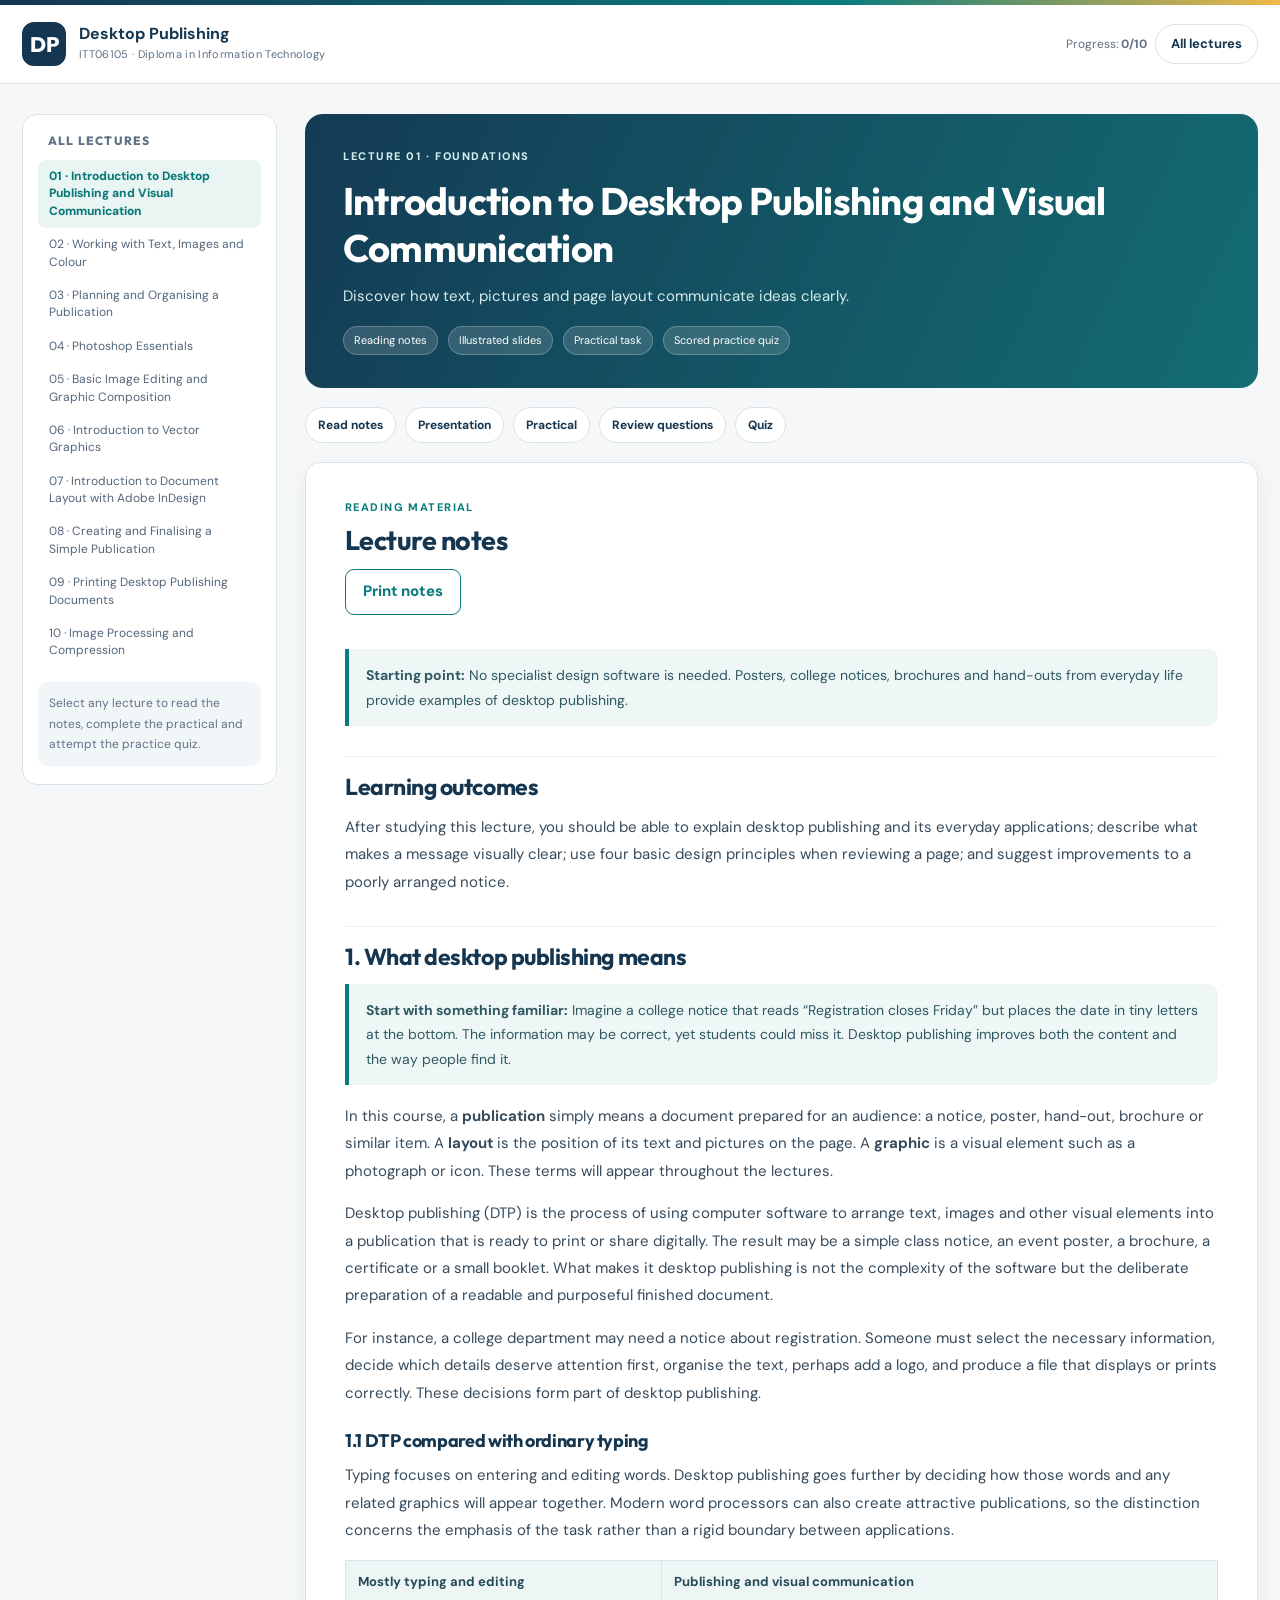
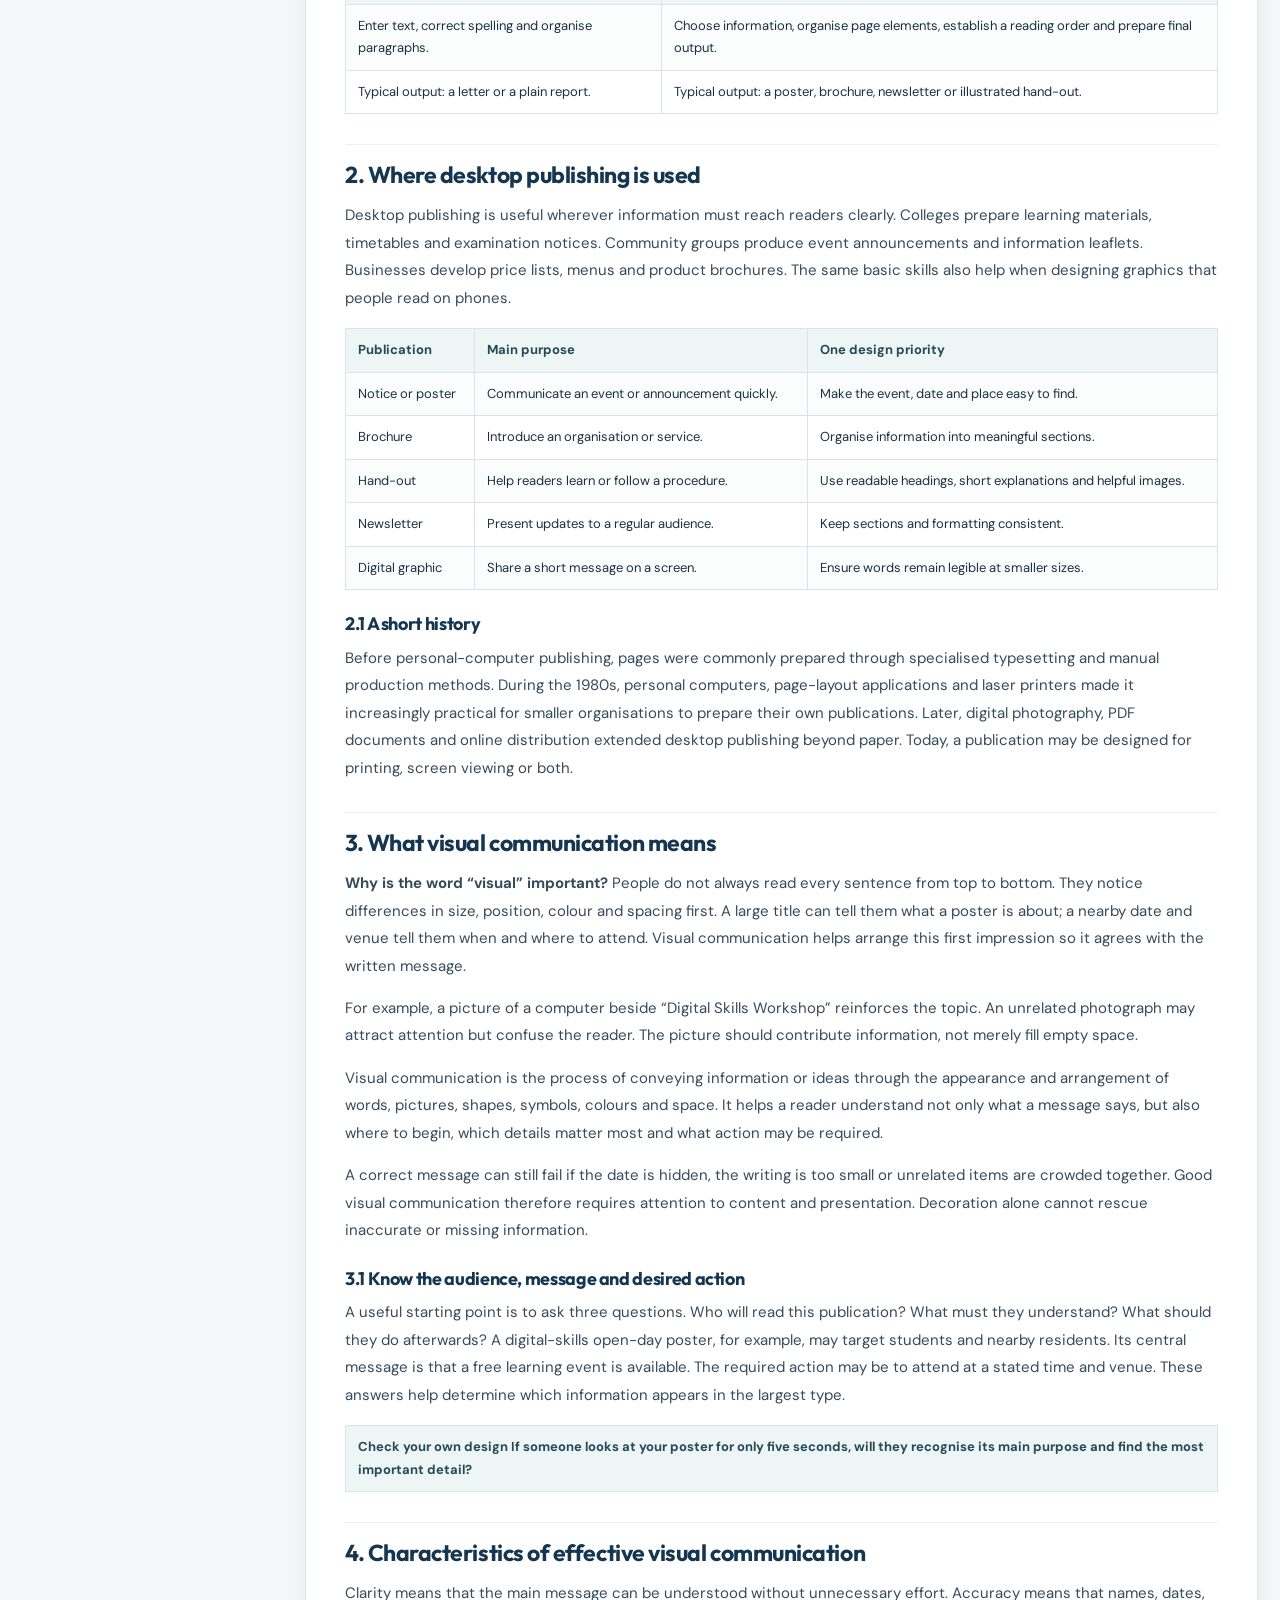
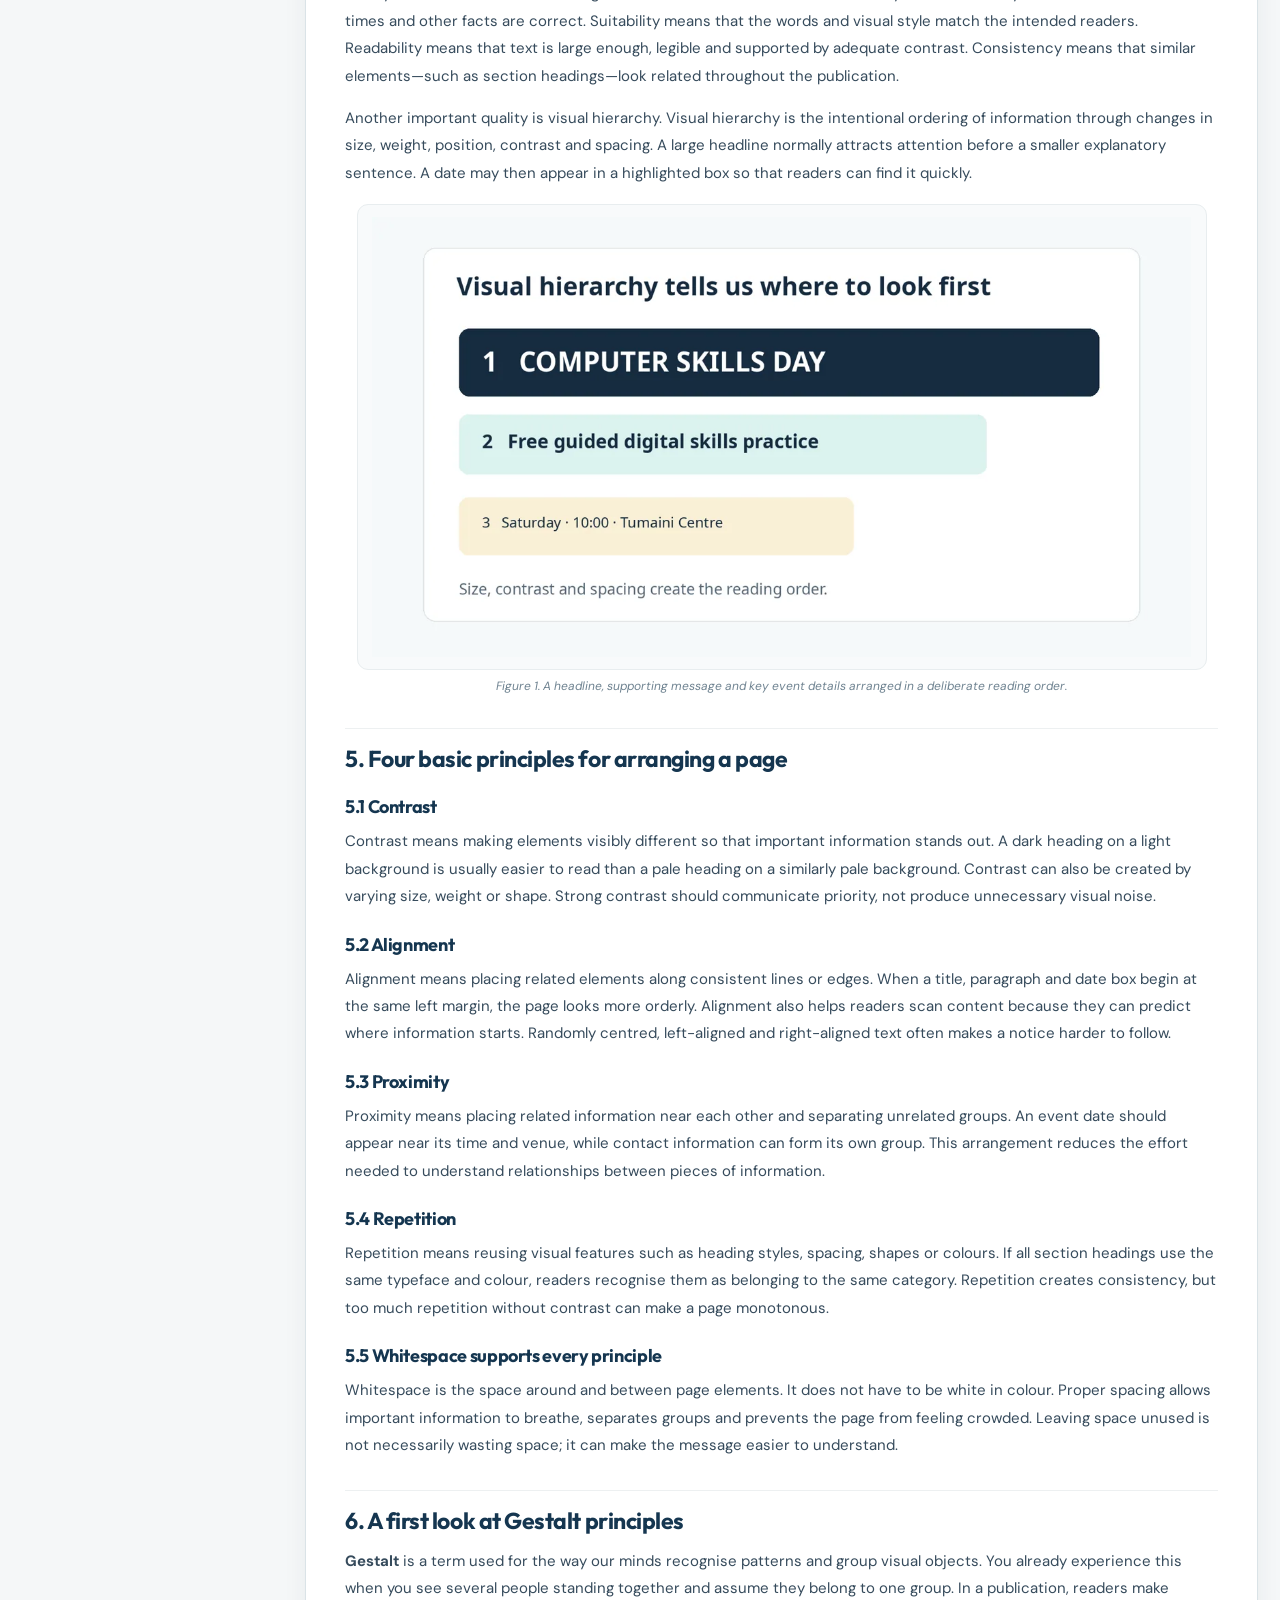
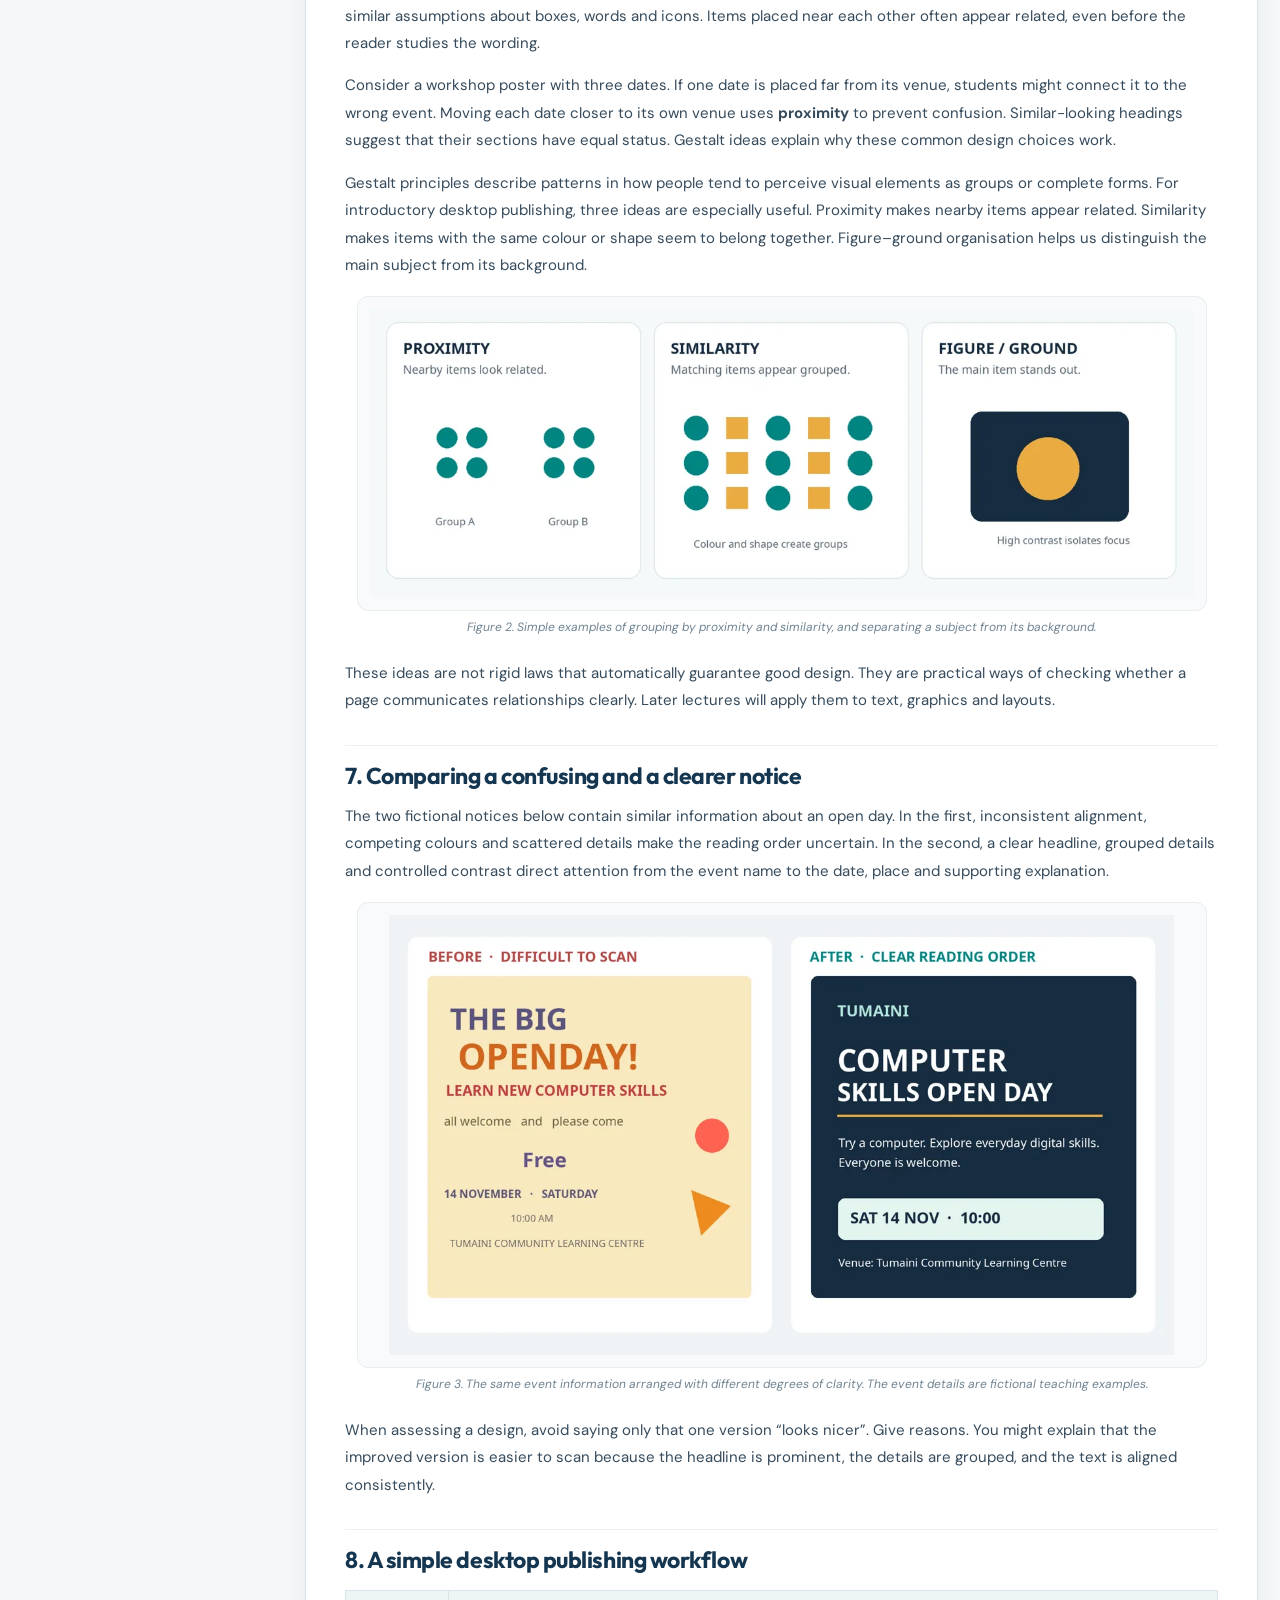
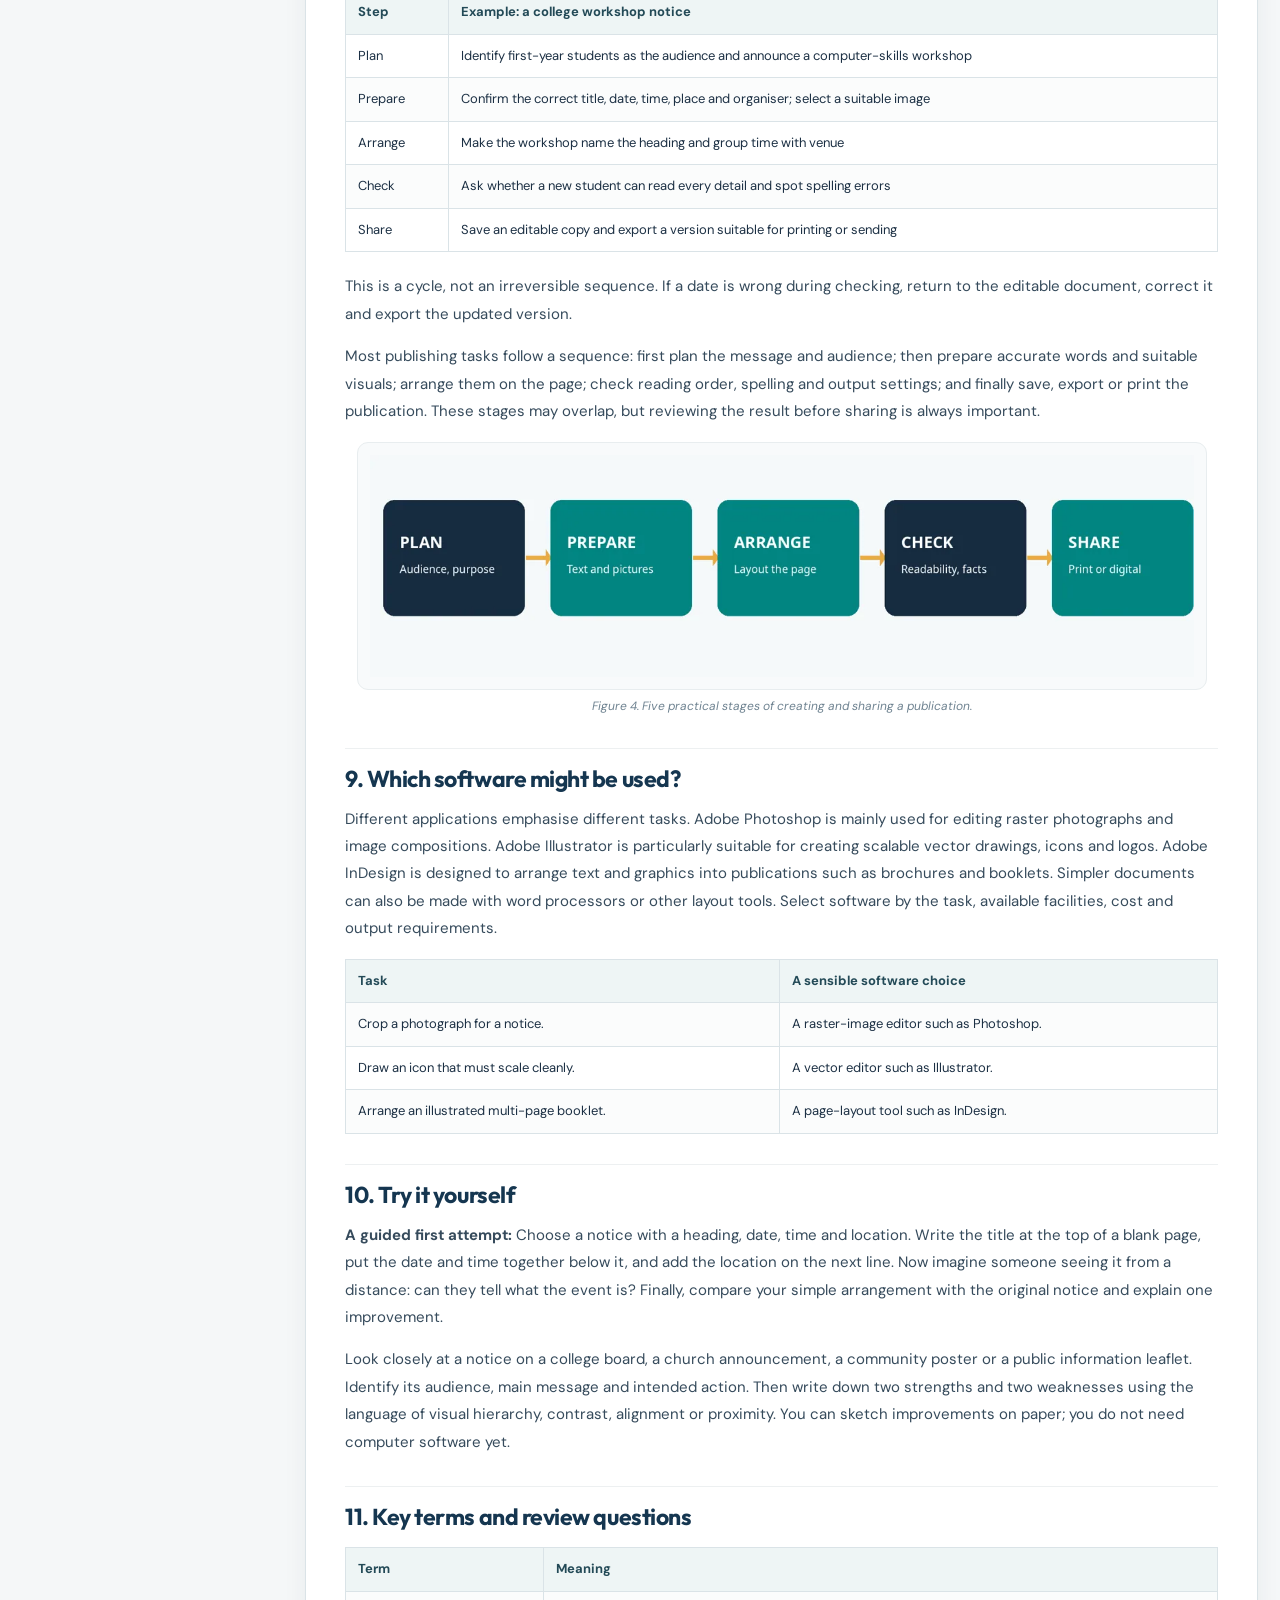
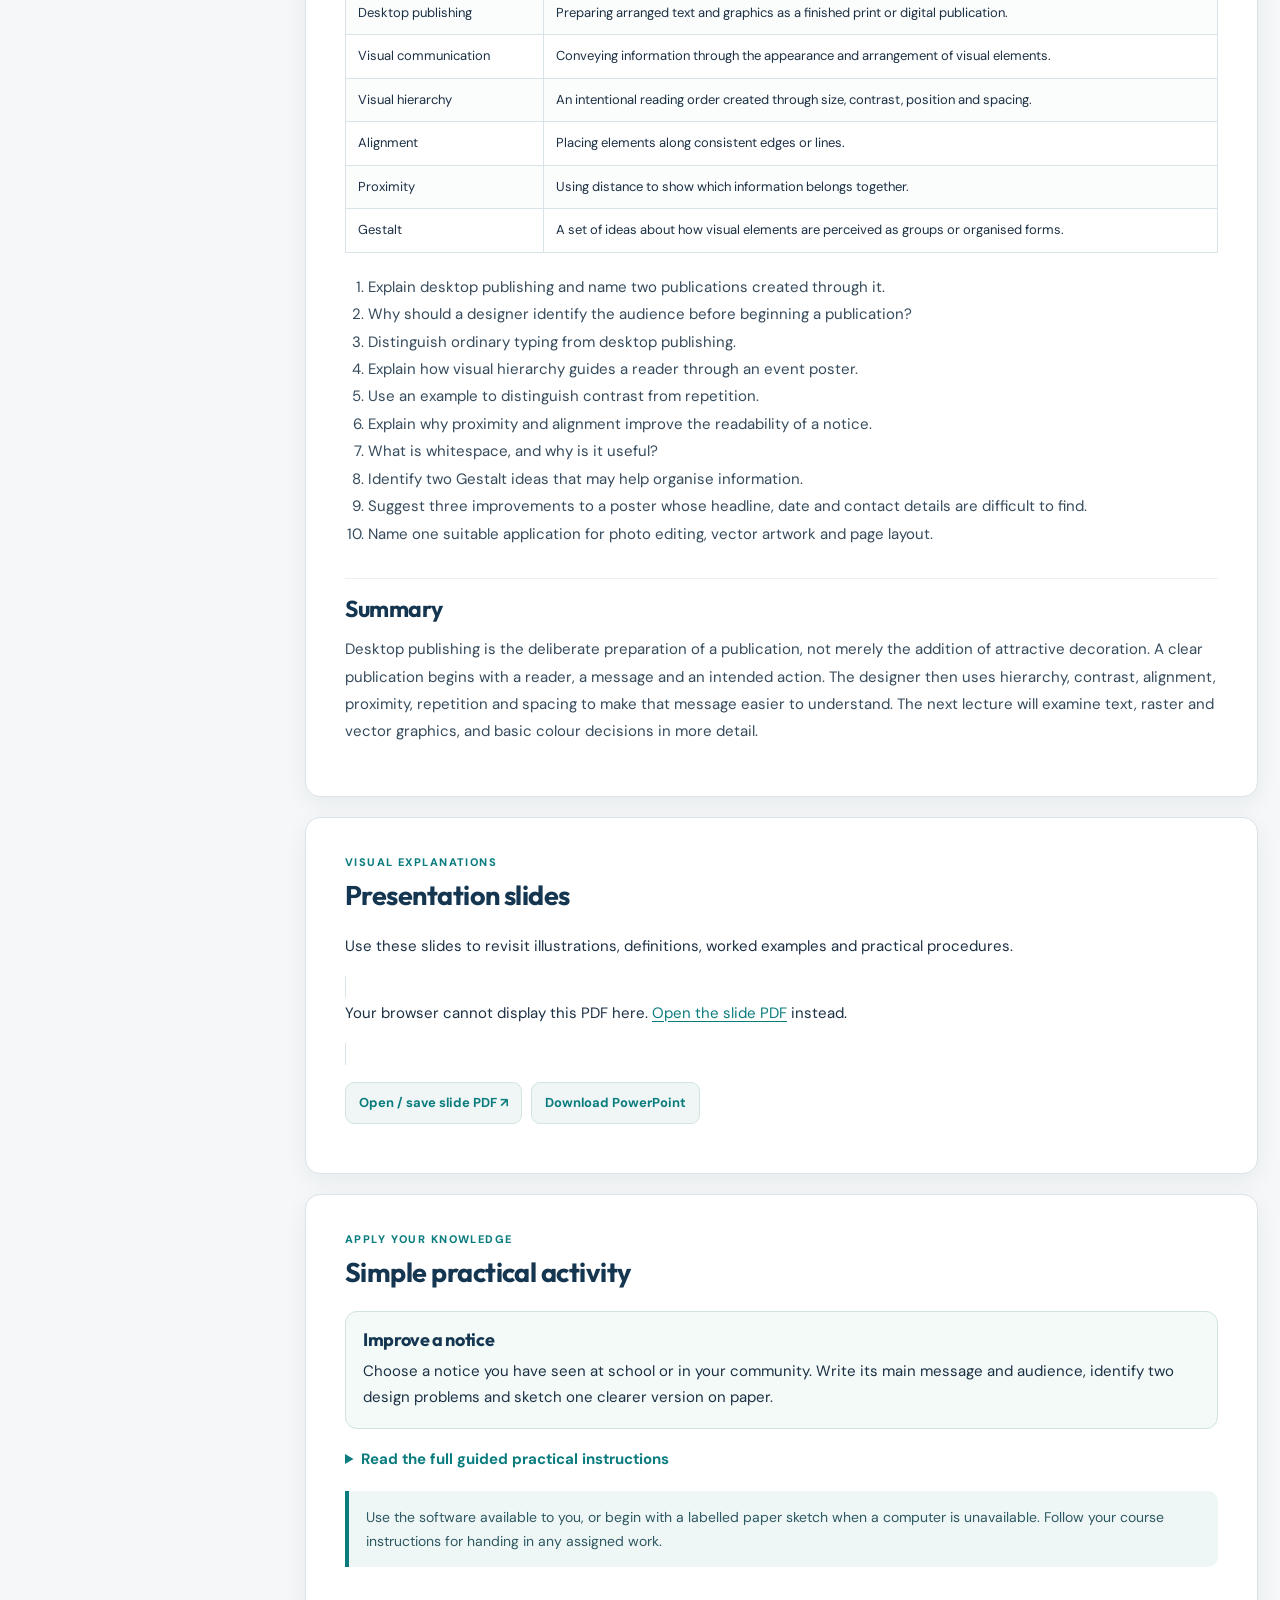
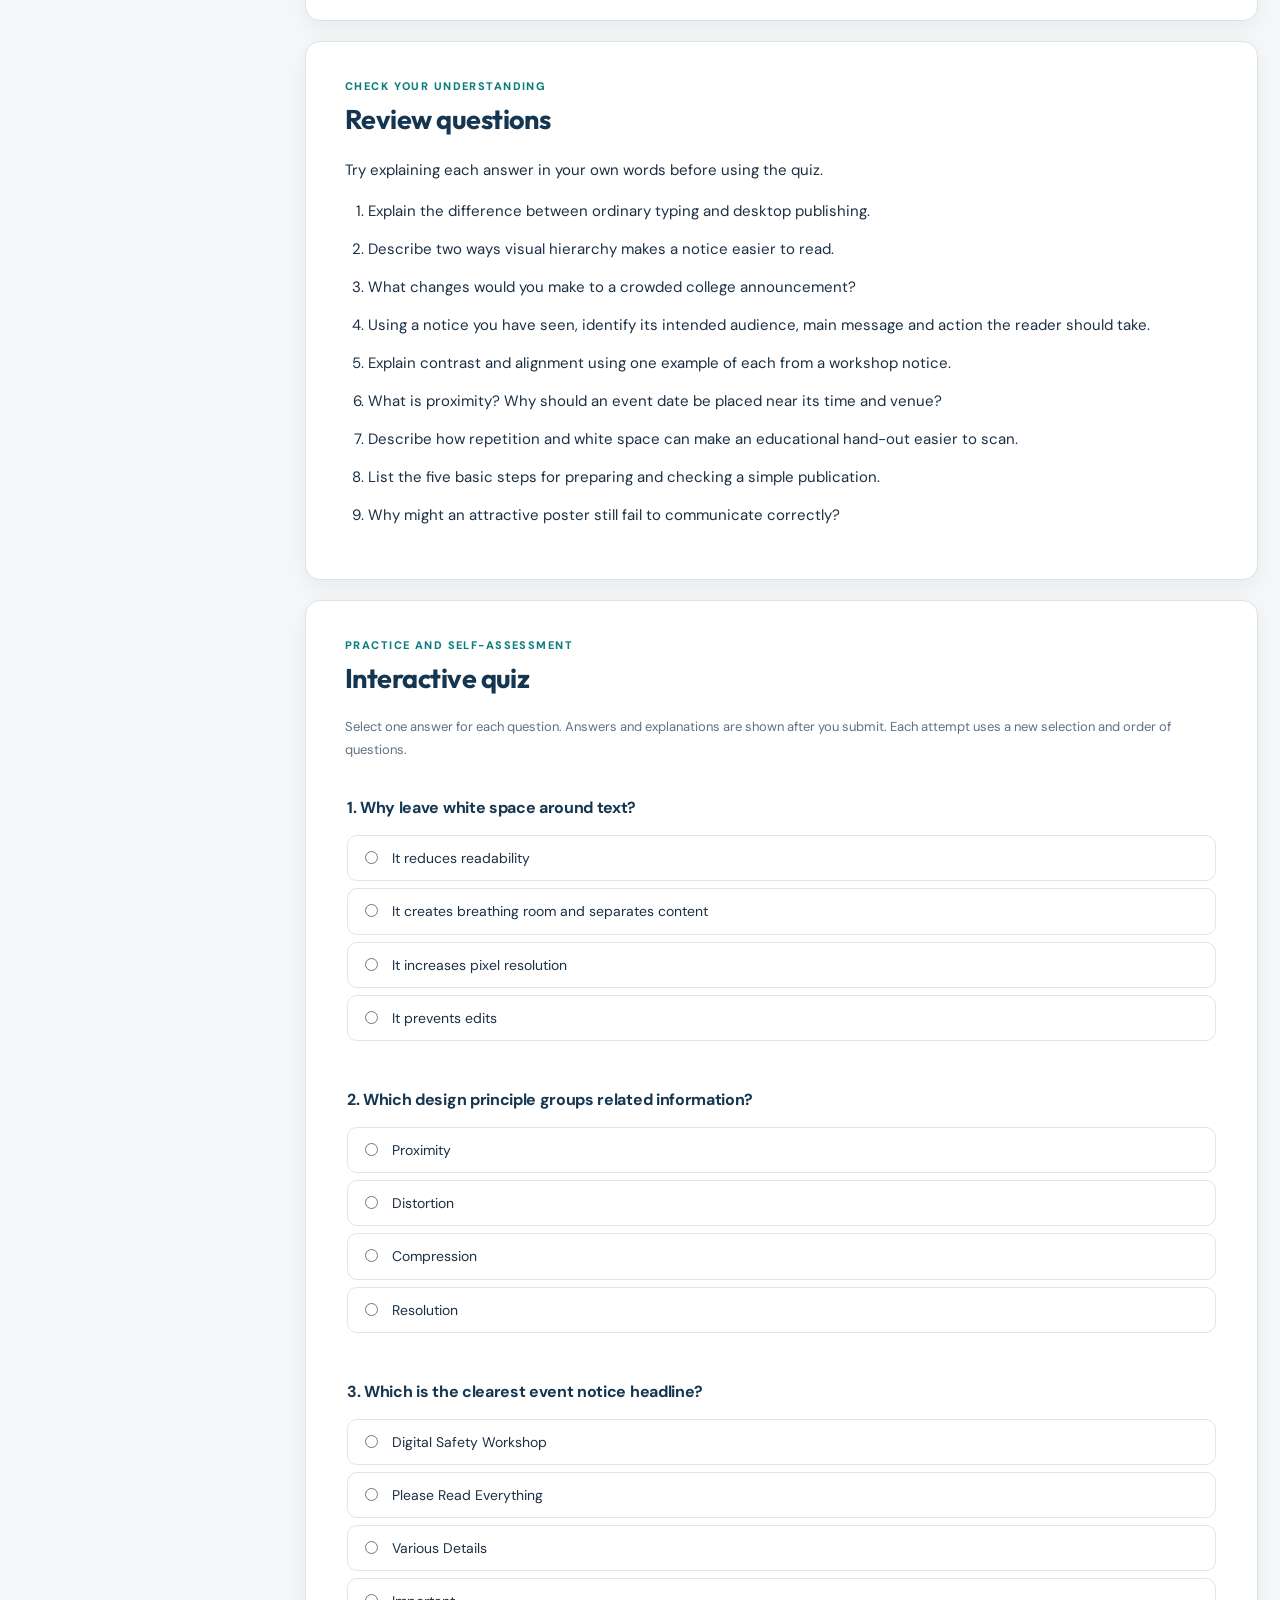
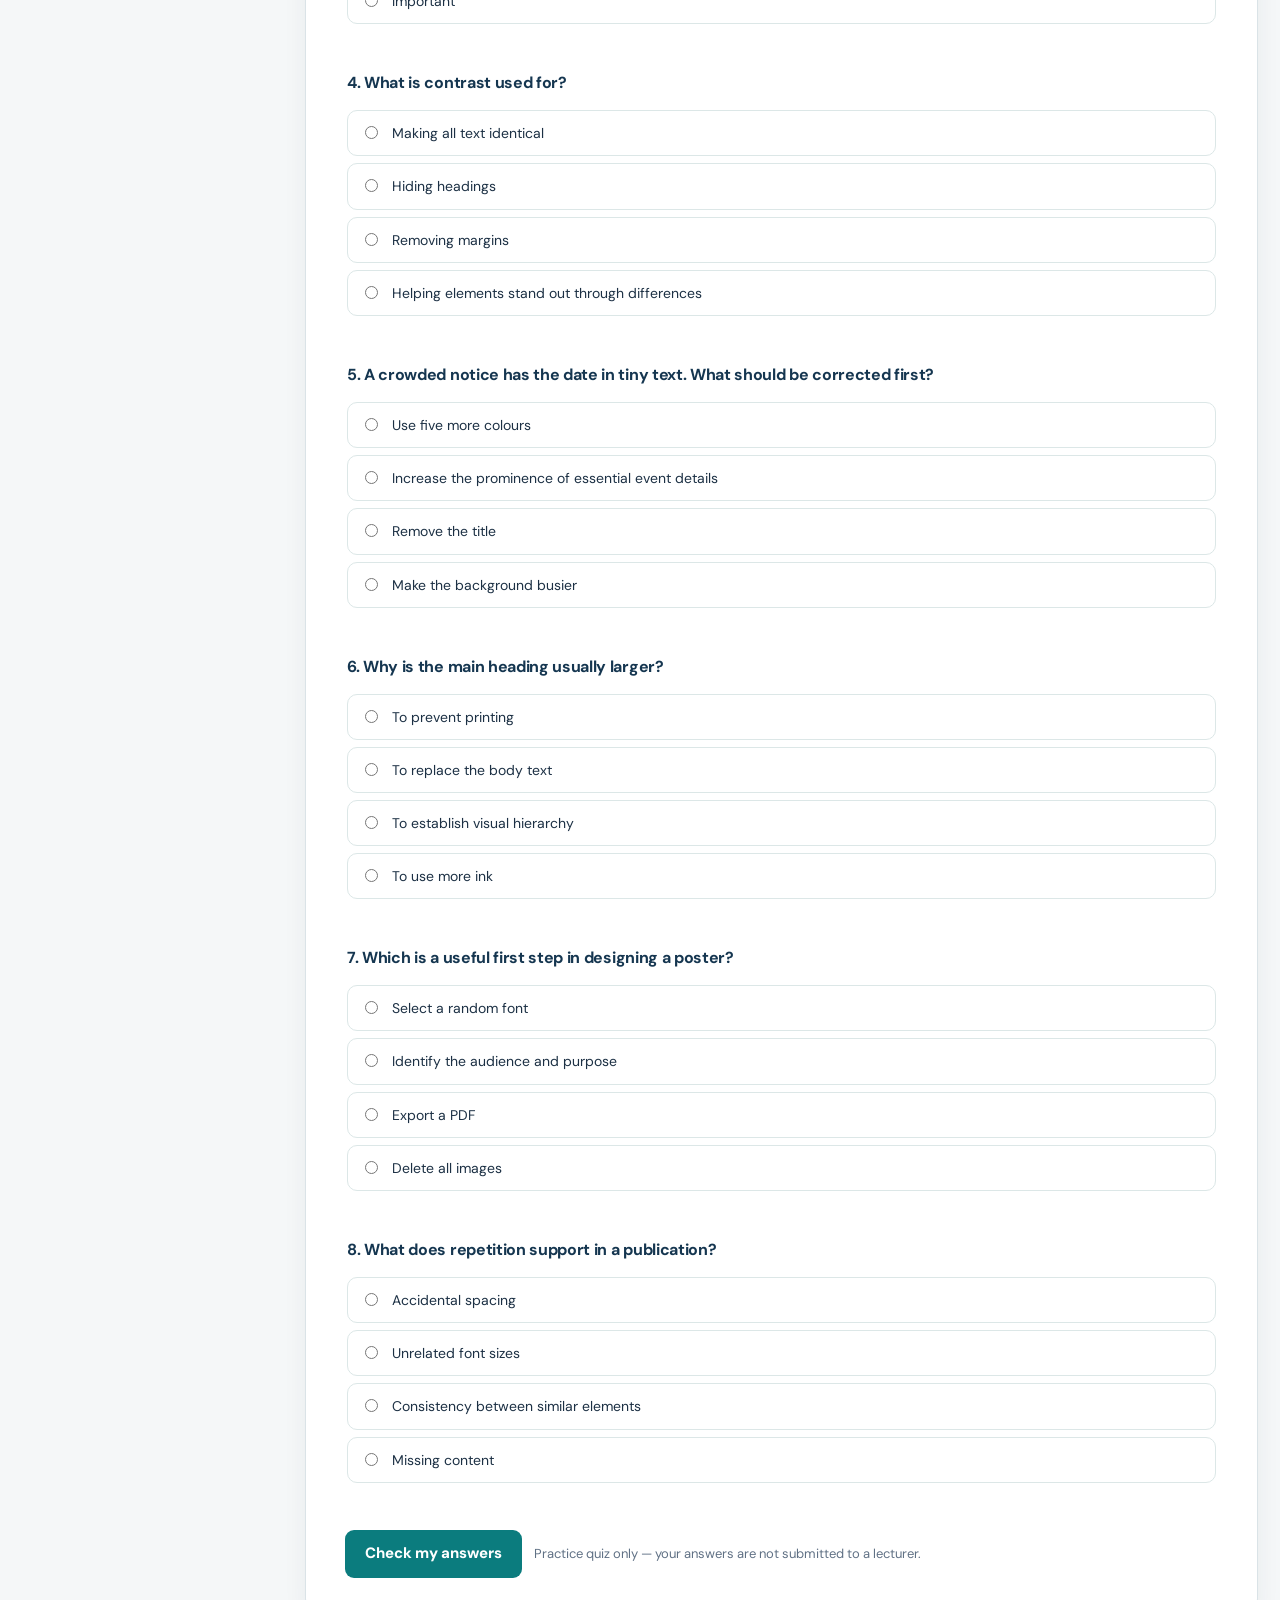
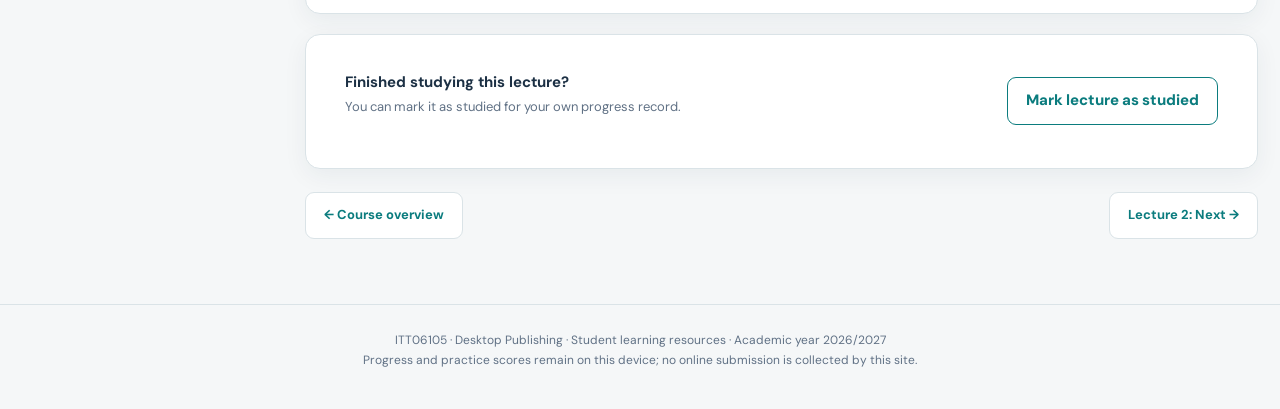
==== commit d63b2cce: "Expand Lecture 1 review questions and clean student-facing wording" ====
--- a/lectures/lecture-01.html
+++ b/lectures/lecture-01.html
@@ -1,7 +1,7 @@
 <!doctype html><html lang="en"><head><meta charset="utf-8"><meta name="viewport" content="width=device-width,initial-scale=1"><meta name="theme-color" content="#153650"><meta name="description" content="Desktop Publishing course materials: illustrated reading notes, presentation slides, guided practicals, review questions and self-marking quizzes."><link rel="stylesheet" href="../assets/css/style.css"><title>Lecture 1: Introduction to Desktop Publishing and Visual Communication | ITT06105 Desktop Publishing</title></head><body><div class="topline"></div><header class="site-header"><a class="brand" href="../index.html"><span class="brand-badge" aria-hidden="true">DP</span><span><strong>Desktop Publishing</strong><small>ITT06105 · Diploma in Information Technology</small></span></a><div class="header-actions"><span class="progress-label">Progress: <strong data-progress-count>0/10</strong></span><a class="pill-link" href="../index.html">All lectures</a></div></header><main class="page-wrap lesson-layout"><aside class="lesson-sidebar" aria-label="Lecture navigation"><h2>All lectures</h2><a class="active" href="lecture-01.html">01 · Introduction to Desktop Publishing and Visual Communication</a><a class="" href="lecture-02.html">02 · Working with Text, Images and Colour</a><a class="" href="lecture-03.html">03 · Planning and Organising a Publication</a><a class="" href="lecture-04.html">04 · Photoshop Essentials</a><a class="" href="lecture-05.html">05 · Basic Image Editing and Graphic Composition</a><a class="" href="lecture-06.html">06 · Introduction to Vector Graphics</a><a class="" href="lecture-07.html">07 · Introduction to Document Layout with Adobe InDesign</a><a class="" href="lecture-08.html">08 · Creating and Finalising a Simple Publication</a><a class="" href="lecture-09.html">09 · Printing Desktop Publishing Documents</a><a class="" href="lecture-10.html">10 · Image Processing and Compression</a><div class="sidebar-note">Select any lecture to read the notes, complete the practical and attempt the practice quiz.</div></aside><div class="lesson-main"><header class="lesson-head"><div class="eyebrow" style="color:#d3efeb">LECTURE 01 · Foundations</div><h1>Introduction to Desktop Publishing and Visual Communication</h1><p>Discover how text, pictures and page layout communicate ideas clearly.</p><div class="lesson-meta"><span>Reading notes</span><span>Illustrated slides</span><span>Practical task</span><span>Scored practice quiz</span></div></header><nav class="lesson-nav" aria-label="Sections in this lecture"><a href="#notes">Read notes</a><a href="#slides">Presentation</a><a href="#practical">Practical</a><a href="#review">Review questions</a><a href="#quiz">Quiz</a></nav>
-<section class="content-panel" id="notes"><div class="section-overline">Reading material</div><h2>Lecture notes</h2><div class="reading-content"><div class="table-scroll"><table class="notes-table"><tr><th>Starting point  No specialist design software is needed for this lecture. We begin with the posters, notices, brochures and hand-outs people see in daily life.</th></tr></table></div><h2 id="section-1">Learning outcomes</h2><p>After studying this lecture, you should be able to explain desktop publishing and its everyday applications; describe what makes a message visually clear; use four basic design principles when reviewing a page; and suggest improvements to a poorly arranged notice.</p><h2 id="section-2">1. What desktop publishing means</h2><div class="notice"><strong>Start with something familiar:</strong> Imagine a college notice that reads “Registration closes Friday” but places the date in tiny letters at the bottom. The information may be correct, yet students could miss it. Desktop publishing improves both the content and the way people find it.</div><p>In this course, a <strong>publication</strong> simply means a document prepared for an audience: a notice, poster, hand-out, brochure or similar item. A <strong>layout</strong> is the position of its text and pictures on the page. A <strong>graphic</strong> is a visual element such as a photograph or icon. These terms will appear throughout the lectures.</p><p>Desktop publishing (DTP) is the process of using computer software to arrange text, images and other visual elements into a publication that is ready to print or share digitally. The result may be a simple class notice, an event poster, a brochure, a certificate or a small booklet. What makes it desktop publishing is not the complexity of the software but the deliberate preparation of a readable and purposeful finished document.</p><p>For instance, a college department may need a notice about registration. Someone must select the necessary information, decide which details deserve attention first, organise the text, perhaps add a logo, and produce a file that displays or prints correctly. These decisions form part of desktop publishing.</p><h3 id="section-3">1.1 DTP compared with ordinary typing</h3><p>Typing focuses on entering and editing words. Desktop publishing goes further by deciding how those words and any related graphics will appear together. Modern word processors can also create attractive publications, so the distinction concerns the emphasis of the task rather than a rigid boundary between applications.</p><div class="table-scroll"><table class="notes-table"><tr><th>Mostly typing and editing</th><th>Publishing and visual communication</th></tr><tr><td>Enter text, correct spelling and organise paragraphs.</td><td>Choose information, organise page elements, establish a reading order and prepare final output.</td></tr><tr><td>Typical output: a letter or a plain report.</td><td>Typical output: a poster, brochure, newsletter or illustrated hand-out.</td></tr></table></div><h2 id="section-4">2. Where desktop publishing is used</h2><p>Desktop publishing is useful wherever information must reach readers clearly. Colleges prepare learning materials, timetables and examination notices. Community groups produce event announcements and information leaflets. Businesses develop price lists, menus and product brochures. The same basic skills also help when designing graphics that people read on phones.</p><div class="table-scroll"><table class="notes-table"><tr><th>Publication</th><th>Main purpose</th><th>One design priority</th></tr><tr><td>Notice or poster</td><td>Communicate an event or announcement quickly.</td><td>Make the event, date and place easy to find.</td></tr><tr><td>Brochure</td><td>Introduce an organisation or service.</td><td>Organise information into meaningful sections.</td></tr><tr><td>Hand-out</td><td>Help readers learn or follow a procedure.</td><td>Use readable headings, short explanations and helpful images.</td></tr><tr><td>Newsletter</td><td>Present updates to a regular audience.</td><td>Keep sections and formatting consistent.</td></tr><tr><td>Digital graphic</td><td>Share a short message on a screen.</td><td>Ensure words remain legible at smaller sizes.</td></tr></table></div><h3 id="section-5">2.1 A short history</h3><p>Before personal-computer publishing, pages were commonly prepared through specialised typesetting and manual production methods. During the 1980s, personal computers, page-layout applications and laser printers made it increasingly practical for smaller organisations to prepare their own publications. Later, digital photography, PDF documents and online distribution extended desktop publishing beyond paper. Today, a publication may be designed for printing, screen viewing or both.</p><h2 id="section-6">3. What visual communication means</h2><p><strong>Why is the word “visual” important?</strong> People do not always read every sentence from top to bottom. They notice differences in size, position, colour and spacing first. A large title can tell them what a poster is about; a nearby date and venue tell them when and where to attend. Visual communication helps arrange this first impression so it agrees with the written message.</p><p>For example, a picture of a computer beside “Digital Skills Workshop” reinforces the topic. An unrelated photograph may attract attention but confuse the reader. The picture should contribute information, not merely fill empty space.</p><p>Visual communication is the process of conveying information or ideas through the appearance and arrangement of words, pictures, shapes, symbols, colours and space. It helps a reader understand not only what a message says, but also where to begin, which details matter most and what action may be required.</p><p>A correct message can still fail if the date is hidden, the writing is too small or unrelated items are crowded together. Good visual communication therefore requires attention to content and presentation. Decoration alone cannot rescue inaccurate or missing information.</p><h3 id="section-7">3.1 Know the audience, message and desired action</h3><p>A useful starting point is to ask three questions. Who will read this publication? What must they understand? What should they do afterwards? A digital-skills open-day poster, for example, may target students and nearby residents. Its central message is that a free learning event is available. The required action may be to attend at a stated time and venue. These answers help determine which information appears in the largest type.</p><div class="table-scroll"><table class="notes-table"><tr><th>Check your own design  If someone looks at your poster for only five seconds, will they recognise its main purpose and find the most important detail?</th></tr></table></div><h2 id="section-8">4. Characteristics of effective visual communication</h2><p>Clarity means that the main message can be understood without unnecessary effort. Accuracy means that names, dates, times and other facts are correct. Suitability means that the words and visual style match the intended readers. Readability means that text is large enough, legible and supported by adequate contrast. Consistency means that similar elements—such as section headings—look related throughout the publication.</p><p>Another important quality is visual hierarchy. Visual hierarchy is the intentional ordering of information through changes in size, weight, position, contrast and spacing. A large headline normally attracts attention before a smaller explanatory sentence. A date may then appear in a highlighted box so that readers can find it quickly.</p><figure class="lesson-figure"><img loading="lazy" src="../assets/figures/l01_45aedc750810.webp" alt="Illustration accompanying this section of the lecture notes"></figure><p class="figure-caption">Figure 1. A headline, supporting message and key event details arranged in a deliberate reading order.</p><h2 id="section-9">5. Four basic principles for arranging a page</h2><h3 id="section-10">5.1 Contrast</h3><p>Contrast means making elements visibly different so that important information stands out. A dark heading on a light background is usually easier to read than a pale heading on a similarly pale background. Contrast can also be created by varying size, weight or shape. Strong contrast should communicate priority, not produce unnecessary visual noise.</p><h3 id="section-11">5.2 Alignment</h3><p>Alignment means placing related elements along consistent lines or edges. When a title, paragraph and date box begin at the same left margin, the page looks more orderly. Alignment also helps readers scan content because they can predict where information starts. Randomly centred, left-aligned and right-aligned text often makes a notice harder to follow.</p><h3 id="section-12">5.3 Proximity</h3><p>Proximity means placing related information near each other and separating unrelated groups. An event date should appear near its time and venue, while contact information can form its own group. This arrangement reduces the effort needed to understand relationships between pieces of information.</p><h3 id="section-13">5.4 Repetition</h3><p>Repetition means reusing visual features such as heading styles, spacing, shapes or colours. If all section headings use the same typeface and colour, readers recognise them as belonging to the same category. Repetition creates consistency, but too much repetition without contrast can make a page monotonous.</p><h3 id="section-14">5.5 Whitespace supports every principle</h3><p>Whitespace is the space around and between page elements. It does not have to be white in colour. Proper spacing allows important information to breathe, separates groups and prevents the page from feeling crowded. Leaving space unused is not necessarily wasting space; it can make the message easier to understand.</p><h2 id="section-15">6. A first look at Gestalt principles</h2><p><strong>Gestalt</strong> is a term used for the way our minds recognise patterns and group visual objects. You already experience this when you see several people standing together and assume they belong to one group. In a publication, readers make similar assumptions about boxes, words and icons. Items placed near each other often appear related, even before the reader studies the wording.</p><p>Consider a workshop poster with three dates. If one date is placed far from its venue, students might connect it to the wrong event. Moving each date closer to its own venue uses <strong>proximity</strong> to prevent confusion. Similar-looking headings suggest that their sections have equal status. Gestalt ideas explain why these common design choices work.</p><p>Gestalt principles describe patterns in how people tend to perceive visual elements as groups or complete forms. For introductory desktop publishing, three ideas are especially useful. Proximity makes nearby items appear related. Similarity makes items with the same colour or shape seem to belong together. Figure–ground organisation helps us distinguish the main subject from its background.</p><figure class="lesson-figure"><img loading="lazy" src="../assets/figures/l01_7598998f15b5.webp" alt="Illustration accompanying this section of the lecture notes"></figure><p class="figure-caption">Figure 2. Simple examples of grouping by proximity and similarity, and separating a subject from its background.</p><p>These ideas are not rigid laws that automatically guarantee good design. They are practical ways of checking whether a page communicates relationships clearly. Later lectures will apply them to text, graphics and layouts.</p><h2 id="section-16">7. Comparing a confusing and a clearer notice</h2><p>The two fictional notices below contain similar information about an open day. In the first, inconsistent alignment, competing colours and scattered details make the reading order uncertain. In the second, a clear headline, grouped details and controlled contrast direct attention from the event name to the date, place and supporting explanation.</p><figure class="lesson-figure"><img loading="lazy" src="../assets/figures/l01_c89e3a4df83b.webp" alt="Illustration accompanying this section of the lecture notes"></figure><p class="figure-caption">Figure 3. The same event information arranged with different degrees of clarity. The event details are fictional teaching examples.</p><p>When assessing a design, avoid saying only that one version “looks nicer”. Give reasons. You might explain that the improved version is easier to scan because the headline is prominent, the details are grouped, and the text is aligned consistently.</p><h2 id="section-17">8. A simple desktop publishing workflow</h2><div class="table-scroll"><table class="notes-table"><thead><tr><th>Step</th><th>Example: a college workshop notice</th></tr></thead><tbody><tr><td>Plan</td><td>Identify first-year students as the audience and announce a computer-skills workshop</td></tr><tr><td>Prepare</td><td>Confirm the correct title, date, time, place and organiser; select a suitable image</td></tr><tr><td>Arrange</td><td>Make the workshop name the heading and group time with venue</td></tr><tr><td>Check</td><td>Ask whether a new student can read every detail and spot spelling errors</td></tr><tr><td>Share</td><td>Save an editable copy and export a version suitable for printing or sending</td></tr></tbody></table></div><p>This is a cycle, not an irreversible sequence. If a date is wrong during checking, return to the editable document, correct it and export the updated version.</p><p>Most publishing tasks follow a sequence: first plan the message and audience; then prepare accurate words and suitable visuals; arrange them on the page; check reading order, spelling and output settings; and finally save, export or print the publication. These stages may overlap, but reviewing the result before sharing is always important.</p><figure class="lesson-figure"><img loading="lazy" src="../assets/figures/l01_4618b5eba067.webp" alt="Illustration accompanying this section of the lecture notes"></figure><p class="figure-caption">Figure 4. Five practical stages of creating and sharing a publication.</p><h2 id="section-18">9. Which software might be used?</h2><p>Different applications emphasise different tasks. Adobe Photoshop is mainly used for editing raster photographs and image compositions. Adobe Illustrator is particularly suitable for creating scalable vector drawings, icons and logos. Adobe InDesign is designed to arrange text and graphics into publications such as brochures and booklets. Simpler documents can also be made with word processors or other layout tools. Select software by the task, available facilities, cost and output requirements.</p><div class="table-scroll"><table class="notes-table"><tr><th>Task</th><th>A sensible software choice</th></tr><tr><td>Crop a photograph for a notice.</td><td>A raster-image editor such as Photoshop.</td></tr><tr><td>Draw an icon that must scale cleanly.</td><td>A vector editor such as Illustrator.</td></tr><tr><td>Arrange an illustrated multi-page booklet.</td><td>A page-layout tool such as InDesign.</td></tr></table></div><h2 id="section-19">10. Try it yourself</h2><p><strong>A guided first attempt:</strong> Choose a notice with a heading, date, time and location. Write the title at the top of a blank page, put the date and time together below it, and add the location on the next line. Now imagine someone seeing it from a distance: can they tell what the event is? Finally, compare your simple arrangement with the original notice and explain one improvement.</p><p>Look closely at a notice on a college board, a church announcement, a community poster or a public information leaflet. Identify its audience, main message and intended action. Then write down two strengths and two weaknesses using the language of visual hierarchy, contrast, alignment or proximity. You can sketch improvements on paper; you do not need computer software yet.</p><h2 id="section-20">11. Key terms and review questions</h2><div class="table-scroll"><table class="notes-table"><tr><th>Term</th><th>Meaning</th></tr><tr><td>Desktop publishing</td><td>Preparing arranged text and graphics as a finished print or digital publication.</td></tr><tr><td>Visual communication</td><td>Conveying information through the appearance and arrangement of visual elements.</td></tr><tr><td>Visual hierarchy</td><td>An intentional reading order created through size, contrast, position and spacing.</td></tr><tr><td>Alignment</td><td>Placing elements along consistent edges or lines.</td></tr><tr><td>Proximity</td><td>Using distance to show which information belongs together.</td></tr><tr><td>Gestalt</td><td>A set of ideas about how visual elements are perceived as groups or organised forms.</td></tr></table></div><ol class="note-list"><li>Explain desktop publishing and name two publications created through it.</li><li>Why should a designer identify the audience before beginning a publication?</li><li>Distinguish ordinary typing from desktop publishing.</li><li>Explain how visual hierarchy guides a reader through an event poster.</li><li>Use an example to distinguish contrast from repetition.</li><li>Explain why proximity and alignment improve the readability of a notice.</li><li>What is whitespace, and why is it useful?</li><li>Identify two Gestalt ideas that may help organise information.</li><li>Suggest three improvements to a poster whose headline, date and contact details are difficult to find.</li><li>Name one suitable application for photo editing, vector artwork and page layout.</li></ol><h2 id="section-21">Summary</h2><p>Desktop publishing is the deliberate preparation of a publication, not merely the addition of attractive decoration. A clear publication begins with a reader, a message and an intended action. The designer then uses hierarchy, contrast, alignment, proximity, repetition and spacing to make that message easier to understand. The next lecture will examine text, raster and vector graphics, and basic colour decisions in more detail.</p><p>Reference for this lecture: ITT06105 Desktop Publishing Module Guideline (2026/2027), Topic 1 (p. 4) and learning-outcome assessment tasks (pp. 10–11). Further reading: comprehensive course notes L01 and selected visual-design examples from L05.</p></div></section>
+<section class="content-panel" id="notes"><div class="section-overline">Reading material</div><h2>Lecture notes</h2><div class="reading-content"><div class="notice"><strong>Starting point:</strong> No specialist design software is needed. Posters, college notices, brochures and hand-outs from everyday life provide examples of desktop publishing.</div><h2 id="section-1">Learning outcomes</h2><p>After studying this lecture, you should be able to explain desktop publishing and its everyday applications; describe what makes a message visually clear; use four basic design principles when reviewing a page; and suggest improvements to a poorly arranged notice.</p><h2 id="section-2">1. What desktop publishing means</h2><div class="notice"><strong>Start with something familiar:</strong> Imagine a college notice that reads “Registration closes Friday” but places the date in tiny letters at the bottom. The information may be correct, yet students could miss it. Desktop publishing improves both the content and the way people find it.</div><p>In this course, a <strong>publication</strong> simply means a document prepared for an audience: a notice, poster, hand-out, brochure or similar item. A <strong>layout</strong> is the position of its text and pictures on the page. A <strong>graphic</strong> is a visual element such as a photograph or icon. These terms will appear throughout the lectures.</p><p>Desktop publishing (DTP) is the process of using computer software to arrange text, images and other visual elements into a publication that is ready to print or share digitally. The result may be a simple class notice, an event poster, a brochure, a certificate or a small booklet. What makes it desktop publishing is not the complexity of the software but the deliberate preparation of a readable and purposeful finished document.</p><p>For instance, a college department may need a notice about registration. Someone must select the necessary information, decide which details deserve attention first, organise the text, perhaps add a logo, and produce a file that displays or prints correctly. These decisions form part of desktop publishing.</p><h3 id="section-3">1.1 DTP compared with ordinary typing</h3><p>Typing focuses on entering and editing words. Desktop publishing goes further by deciding how those words and any related graphics will appear together. Modern word processors can also create attractive publications, so the distinction concerns the emphasis of the task rather than a rigid boundary between applications.</p><div class="table-scroll"><table class="notes-table"><tr><th>Mostly typing and editing</th><th>Publishing and visual communication</th></tr><tr><td>Enter text, correct spelling and organise paragraphs.</td><td>Choose information, organise page elements, establish a reading order and prepare final output.</td></tr><tr><td>Typical output: a letter or a plain report.</td><td>Typical output: a poster, brochure, newsletter or illustrated hand-out.</td></tr></table></div><h2 id="section-4">2. Where desktop publishing is used</h2><p>Desktop publishing is useful wherever information must reach readers clearly. Colleges prepare learning materials, timetables and examination notices. Community groups produce event announcements and information leaflets. Businesses develop price lists, menus and product brochures. The same basic skills also help when designing graphics that people read on phones.</p><div class="table-scroll"><table class="notes-table"><tr><th>Publication</th><th>Main purpose</th><th>One design priority</th></tr><tr><td>Notice or poster</td><td>Communicate an event or announcement quickly.</td><td>Make the event, date and place easy to find.</td></tr><tr><td>Brochure</td><td>Introduce an organisation or service.</td><td>Organise information into meaningful sections.</td></tr><tr><td>Hand-out</td><td>Help readers learn or follow a procedure.</td><td>Use readable headings, short explanations and helpful images.</td></tr><tr><td>Newsletter</td><td>Present updates to a regular audience.</td><td>Keep sections and formatting consistent.</td></tr><tr><td>Digital graphic</td><td>Share a short message on a screen.</td><td>Ensure words remain legible at smaller sizes.</td></tr></table></div><h3 id="section-5">2.1 A short history</h3><p>Before personal-computer publishing, pages were commonly prepared through specialised typesetting and manual production methods. During the 1980s, personal computers, page-layout applications and laser printers made it increasingly practical for smaller organisations to prepare their own publications. Later, digital photography, PDF documents and online distribution extended desktop publishing beyond paper. Today, a publication may be designed for printing, screen viewing or both.</p><h2 id="section-6">3. What visual communication means</h2><p><strong>Why is the word “visual” important?</strong> People do not always read every sentence from top to bottom. They notice differences in size, position, colour and spacing first. A large title can tell them what a poster is about; a nearby date and venue tell them when and where to attend. Visual communication helps arrange this first impression so it agrees with the written message.</p><p>For example, a picture of a computer beside “Digital Skills Workshop” reinforces the topic. An unrelated photograph may attract attention but confuse the reader. The picture should contribute information, not merely fill empty space.</p><p>Visual communication is the process of conveying information or ideas through the appearance and arrangement of words, pictures, shapes, symbols, colours and space. It helps a reader understand not only what a message says, but also where to begin, which details matter most and what action may be required.</p><p>A correct message can still fail if the date is hidden, the writing is too small or unrelated items are crowded together. Good visual communication therefore requires attention to content and presentation. Decoration alone cannot rescue inaccurate or missing information.</p><h3 id="section-7">3.1 Know the audience, message and desired action</h3><p>A useful starting point is to ask three questions. Who will read this publication? What must they understand? What should they do afterwards? A digital-skills open-day poster, for example, may target students and nearby residents. Its central message is that a free learning event is available. The required action may be to attend at a stated time and venue. These answers help determine which information appears in the largest type.</p><div class="table-scroll"><table class="notes-table"><tr><th>Check your own design  If someone looks at your poster for only five seconds, will they recognise its main purpose and find the most important detail?</th></tr></table></div><h2 id="section-8">4. Characteristics of effective visual communication</h2><p>Clarity means that the main message can be understood without unnecessary effort. Accuracy means that names, dates, times and other facts are correct. Suitability means that the words and visual style match the intended readers. Readability means that text is large enough, legible and supported by adequate contrast. Consistency means that similar elements—such as section headings—look related throughout the publication.</p><p>Another important quality is visual hierarchy. Visual hierarchy is the intentional ordering of information through changes in size, weight, position, contrast and spacing. A large headline normally attracts attention before a smaller explanatory sentence. A date may then appear in a highlighted box so that readers can find it quickly.</p><figure class="lesson-figure"><img loading="lazy" src="../assets/figures/l01_45aedc750810.webp" alt="Illustration accompanying this section of the lecture notes"></figure><p class="figure-caption">Figure 1. A headline, supporting message and key event details arranged in a deliberate reading order.</p><h2 id="section-9">5. Four basic principles for arranging a page</h2><h3 id="section-10">5.1 Contrast</h3><p>Contrast means making elements visibly different so that important information stands out. A dark heading on a light background is usually easier to read than a pale heading on a similarly pale background. Contrast can also be created by varying size, weight or shape. Strong contrast should communicate priority, not produce unnecessary visual noise.</p><h3 id="section-11">5.2 Alignment</h3><p>Alignment means placing related elements along consistent lines or edges. When a title, paragraph and date box begin at the same left margin, the page looks more orderly. Alignment also helps readers scan content because they can predict where information starts. Randomly centred, left-aligned and right-aligned text often makes a notice harder to follow.</p><h3 id="section-12">5.3 Proximity</h3><p>Proximity means placing related information near each other and separating unrelated groups. An event date should appear near its time and venue, while contact information can form its own group. This arrangement reduces the effort needed to understand relationships between pieces of information.</p><h3 id="section-13">5.4 Repetition</h3><p>Repetition means reusing visual features such as heading styles, spacing, shapes or colours. If all section headings use the same typeface and colour, readers recognise them as belonging to the same category. Repetition creates consistency, but too much repetition without contrast can make a page monotonous.</p><h3 id="section-14">5.5 Whitespace supports every principle</h3><p>Whitespace is the space around and between page elements. It does not have to be white in colour. Proper spacing allows important information to breathe, separates groups and prevents the page from feeling crowded. Leaving space unused is not necessarily wasting space; it can make the message easier to understand.</p><h2 id="section-15">6. A first look at Gestalt principles</h2><p><strong>Gestalt</strong> is a term used for the way our minds recognise patterns and group visual objects. You already experience this when you see several people standing together and assume they belong to one group. In a publication, readers make similar assumptions about boxes, words and icons. Items placed near each other often appear related, even before the reader studies the wording.</p><p>Consider a workshop poster with three dates. If one date is placed far from its venue, students might connect it to the wrong event. Moving each date closer to its own venue uses <strong>proximity</strong> to prevent confusion. Similar-looking headings suggest that their sections have equal status. Gestalt ideas explain why these common design choices work.</p><p>Gestalt principles describe patterns in how people tend to perceive visual elements as groups or complete forms. For introductory desktop publishing, three ideas are especially useful. Proximity makes nearby items appear related. Similarity makes items with the same colour or shape seem to belong together. Figure–ground organisation helps us distinguish the main subject from its background.</p><figure class="lesson-figure"><img loading="lazy" src="../assets/figures/l01_7598998f15b5.webp" alt="Illustration accompanying this section of the lecture notes"></figure><p class="figure-caption">Figure 2. Simple examples of grouping by proximity and similarity, and separating a subject from its background.</p><p>These ideas are not rigid laws that automatically guarantee good design. They are practical ways of checking whether a page communicates relationships clearly. Later lectures will apply them to text, graphics and layouts.</p><h2 id="section-16">7. Comparing a confusing and a clearer notice</h2><p>The two fictional notices below contain similar information about an open day. In the first, inconsistent alignment, competing colours and scattered details make the reading order uncertain. In the second, a clear headline, grouped details and controlled contrast direct attention from the event name to the date, place and supporting explanation.</p><figure class="lesson-figure"><img loading="lazy" src="../assets/figures/l01_c89e3a4df83b.webp" alt="Illustration accompanying this section of the lecture notes"></figure><p class="figure-caption">Figure 3. The same event information arranged with different degrees of clarity. The event details are fictional teaching examples.</p><p>When assessing a design, avoid saying only that one version “looks nicer”. Give reasons. You might explain that the improved version is easier to scan because the headline is prominent, the details are grouped, and the text is aligned consistently.</p><h2 id="section-17">8. A simple desktop publishing workflow</h2><div class="table-scroll"><table class="notes-table"><thead><tr><th>Step</th><th>Example: a college workshop notice</th></tr></thead><tbody><tr><td>Plan</td><td>Identify first-year students as the audience and announce a computer-skills workshop</td></tr><tr><td>Prepare</td><td>Confirm the correct title, date, time, place and organiser; select a suitable image</td></tr><tr><td>Arrange</td><td>Make the workshop name the heading and group time with venue</td></tr><tr><td>Check</td><td>Ask whether a new student can read every detail and spot spelling errors</td></tr><tr><td>Share</td><td>Save an editable copy and export a version suitable for printing or sending</td></tr></tbody></table></div><p>This is a cycle, not an irreversible sequence. If a date is wrong during checking, return to the editable document, correct it and export the updated version.</p><p>Most publishing tasks follow a sequence: first plan the message and audience; then prepare accurate words and suitable visuals; arrange them on the page; check reading order, spelling and output settings; and finally save, export or print the publication. These stages may overlap, but reviewing the result before sharing is always important.</p><figure class="lesson-figure"><img loading="lazy" src="../assets/figures/l01_4618b5eba067.webp" alt="Illustration accompanying this section of the lecture notes"></figure><p class="figure-caption">Figure 4. Five practical stages of creating and sharing a publication.</p><h2 id="section-18">9. Which software might be used?</h2><p>Different applications emphasise different tasks. Adobe Photoshop is mainly used for editing raster photographs and image compositions. Adobe Illustrator is particularly suitable for creating scalable vector drawings, icons and logos. Adobe InDesign is designed to arrange text and graphics into publications such as brochures and booklets. Simpler documents can also be made with word processors or other layout tools. Select software by the task, available facilities, cost and output requirements.</p><div class="table-scroll"><table class="notes-table"><tr><th>Task</th><th>A sensible software choice</th></tr><tr><td>Crop a photograph for a notice.</td><td>A raster-image editor such as Photoshop.</td></tr><tr><td>Draw an icon that must scale cleanly.</td><td>A vector editor such as Illustrator.</td></tr><tr><td>Arrange an illustrated multi-page booklet.</td><td>A page-layout tool such as InDesign.</td></tr></table></div><h2 id="section-19">10. Try it yourself</h2><p><strong>A guided first attempt:</strong> Choose a notice with a heading, date, time and location. Write the title at the top of a blank page, put the date and time together below it, and add the location on the next line. Now imagine someone seeing it from a distance: can they tell what the event is? Finally, compare your simple arrangement with the original notice and explain one improvement.</p><p>Look closely at a notice on a college board, a church announcement, a community poster or a public information leaflet. Identify its audience, main message and intended action. Then write down two strengths and two weaknesses using the language of visual hierarchy, contrast, alignment or proximity. You can sketch improvements on paper; you do not need computer software yet.</p><h2 id="section-20">11. Key terms and review questions</h2><div class="table-scroll"><table class="notes-table"><tr><th>Term</th><th>Meaning</th></tr><tr><td>Desktop publishing</td><td>Preparing arranged text and graphics as a finished print or digital publication.</td></tr><tr><td>Visual communication</td><td>Conveying information through the appearance and arrangement of visual elements.</td></tr><tr><td>Visual hierarchy</td><td>An intentional reading order created through size, contrast, position and spacing.</td></tr><tr><td>Alignment</td><td>Placing elements along consistent edges or lines.</td></tr><tr><td>Proximity</td><td>Using distance to show which information belongs together.</td></tr><tr><td>Gestalt</td><td>A set of ideas about how visual elements are perceived as groups or organised forms.</td></tr></table></div><ol class="note-list"><li>Explain desktop publishing and name two publications created through it.</li><li>Why should a designer identify the audience before beginning a publication?</li><li>Distinguish ordinary typing from desktop publishing.</li><li>Explain how visual hierarchy guides a reader through an event poster.</li><li>Use an example to distinguish contrast from repetition.</li><li>Explain why proximity and alignment improve the readability of a notice.</li><li>What is whitespace, and why is it useful?</li><li>Identify two Gestalt ideas that may help organise information.</li><li>Suggest three improvements to a poster whose headline, date and contact details are difficult to find.</li><li>Name one suitable application for photo editing, vector artwork and page layout.</li></ol><h2 id="section-21">Summary</h2><p>Desktop publishing is the deliberate preparation of a publication, not merely the addition of attractive decoration. A clear publication begins with a reader, a message and an intended action. The designer then uses hierarchy, contrast, alignment, proximity, repetition and spacing to make that message easier to understand. The next lecture will examine text, raster and vector graphics, and basic colour decisions in more detail.</p></div></section>
 <section class="content-panel slide-panel" id="slides"><div class="section-overline">Visual explanations</div><h2>Presentation slides</h2><p>Use these slides to revisit illustrations, definitions, worked examples and practical procedures.</p><object data="../assets/slides/lecture-01.pdf#view=FitH" type="application/pdf" class="slide-frame" aria-label="Lecture 1 presentation PDF"><p>Your browser cannot display this PDF here. <a href="../assets/slides/lecture-01.pdf">Open the slide PDF</a> instead.</p></object><div class="download-row"><a href="../assets/slides/lecture-01.pdf" target="_blank" rel="noopener">Open / save slide PDF ↗</a><a href="../assets/downloads/lecture-01.pptx" download>Download PowerPoint</a></div></section>
 <section class="content-panel practical-panel" id="practical"><div class="section-overline">Apply your knowledge</div><h2>Simple practical activity</h2><div class="assignment"><h3>Improve a notice</h3><p>Choose a notice you have seen at school or in your community. Write its main message and audience, identify two design problems and sketch one clearer version on paper.</p></div><details style="margin-top:18px"><summary style="font-weight:700;cursor:pointer;color:var(--teal)">Read the full guided practical instructions</summary><div class="reading-content" style="padding-top:14px"><div class="table-scroll"><table class="notes-table"><tr><th>Purpose  Practise explaining design decisions using contrast, alignment, proximity and hierarchy. You may complete this worksheet with pencil and paper.</th></tr></table></div><p>Student name: __________________________________________     Date: ___________________</p><h2 id="section-1">Activity 1 — Read the notice carefully</h2><p>The fictional poster below advertises a computer-skills event. Study it for one minute before answering the questions. The organisation and event details are used only for teaching.</p><figure class="lesson-figure"><img loading="lazy" src="../assets/figures/l01_71b8cbd2be0f.webp" alt="Illustration accompanying this section of the lecture notes"></figure><p>Who is the likely audience?</p><p>____________________________________________________________________________</p><p>____________________________________________________________________________</p><p>What is the main message?</p><p>____________________________________________________________________________</p><p>____________________________________________________________________________</p><p>Which information is difficult to locate quickly?</p><p>____________________________________________________________________________</p><p>____________________________________________________________________________</p><p>Identify three design problems using the terms contrast, alignment, proximity or hierarchy.</p><p>____________________________________________________________________________</p><p>____________________________________________________________________________</p><h2 id="section-2">Activity 2 — Sketch a clearer version</h2><p>Redesign the poster in the frame below. Include the event name, date, time, venue, a short invitation and one call to action. Start with a strong headline, then group the supporting details. Aim for simple layout rather than decorative complexity.</p><div class="table-scroll"><table class="notes-table"><tr><th></th></tr></table></div><h2 id="section-3">Activity 3 — Explain your changes</h2><p>Complete the statements below. Your explanation should describe what changed and why it improves the reader’s experience.</p><p>The first item readers should notice is…</p><p>____________________________________________________________________________</p><p>____________________________________________________________________________</p><p>I improved the alignment by…</p><p>____________________________________________________________________________</p><p>____________________________________________________________________________</p><p>I grouped related information by…</p><p>____________________________________________________________________________</p><p>____________________________________________________________________________</p><p>I made the text more readable by…</p><p>____________________________________________________________________________</p><p>____________________________________________________________________________</p><h2 id="section-4">Independent follow-up</h2><p>Find two real notices from your community or campus. On a separate sheet, compare their readability and recommend one improvement for each. Use concepts from Lecture 1 rather than personal preference alone.</p></div></details><div class="notice" style="margin-top:18px">Use the software available to you, or begin with a labelled paper sketch when a computer is unavailable. Follow your course instructions for handing in any assigned work.</div></section>
-<section class="content-panel review-panel" id="review"><div class="section-overline">Check your understanding</div><h2>Review questions</h2><p>Try explaining each answer in your own words before using the quiz.</p><ol class="review-list"><li>Explain the difference between ordinary typing and desktop publishing.</li><li>Describe two ways visual hierarchy makes a notice easier to read.</li><li>What changes would you make to a crowded college announcement?</li></ol></section>
+<section class="content-panel review-panel" id="review"><div class="section-overline">Check your understanding</div><h2>Review questions</h2><p>Try explaining each answer in your own words before using the quiz.</p><ol class="review-list"><li>Explain the difference between ordinary typing and desktop publishing.</li><li>Describe two ways visual hierarchy makes a notice easier to read.</li><li>What changes would you make to a crowded college announcement?</li><li>Using a notice you have seen, identify its intended audience, main message and action the reader should take.</li><li>Explain contrast and alignment using one example of each from a workshop notice.</li><li>What is proximity? Why should an event date be placed near its time and venue?</li><li>Describe how repetition and white space can make an educational hand-out easier to scan.</li><li>List the five basic steps for preparing and checking a simple publication.</li><li>Why might an attractive poster still fail to communicate correctly?</li></ol></section>
 <section class="content-panel quiz-panel" id="quiz"><div class="section-overline">Practice and self-assessment</div><h2>Interactive quiz</h2><div id="quiz-root" data-lecture="1"></div></section>
 <section class="content-panel done-controls" style="justify-content:space-between"><div><strong>Finished studying this lecture?</strong><p class="done-message">You can mark it as studied for your own progress record.</p></div><button type="button" class="outline-button" data-complete-toggle="1" aria-pressed="false">Mark lecture as studied</button></section><nav class="lesson-end-nav" aria-label="Previous and next lecture"><a href="../index.html">← Course overview</a><a href="lecture-02.html">Lecture 2: Next →</a></nav></div></main><footer class="footer">ITT06105 · Desktop Publishing · Student learning resources · Academic year 2026/2027<br>Progress and practice scores remain on this device; no online submission is collected by this site.</footer><script src="../assets/js/quiz-data.js"></script><script src="../assets/js/site.js"></script></body></html>
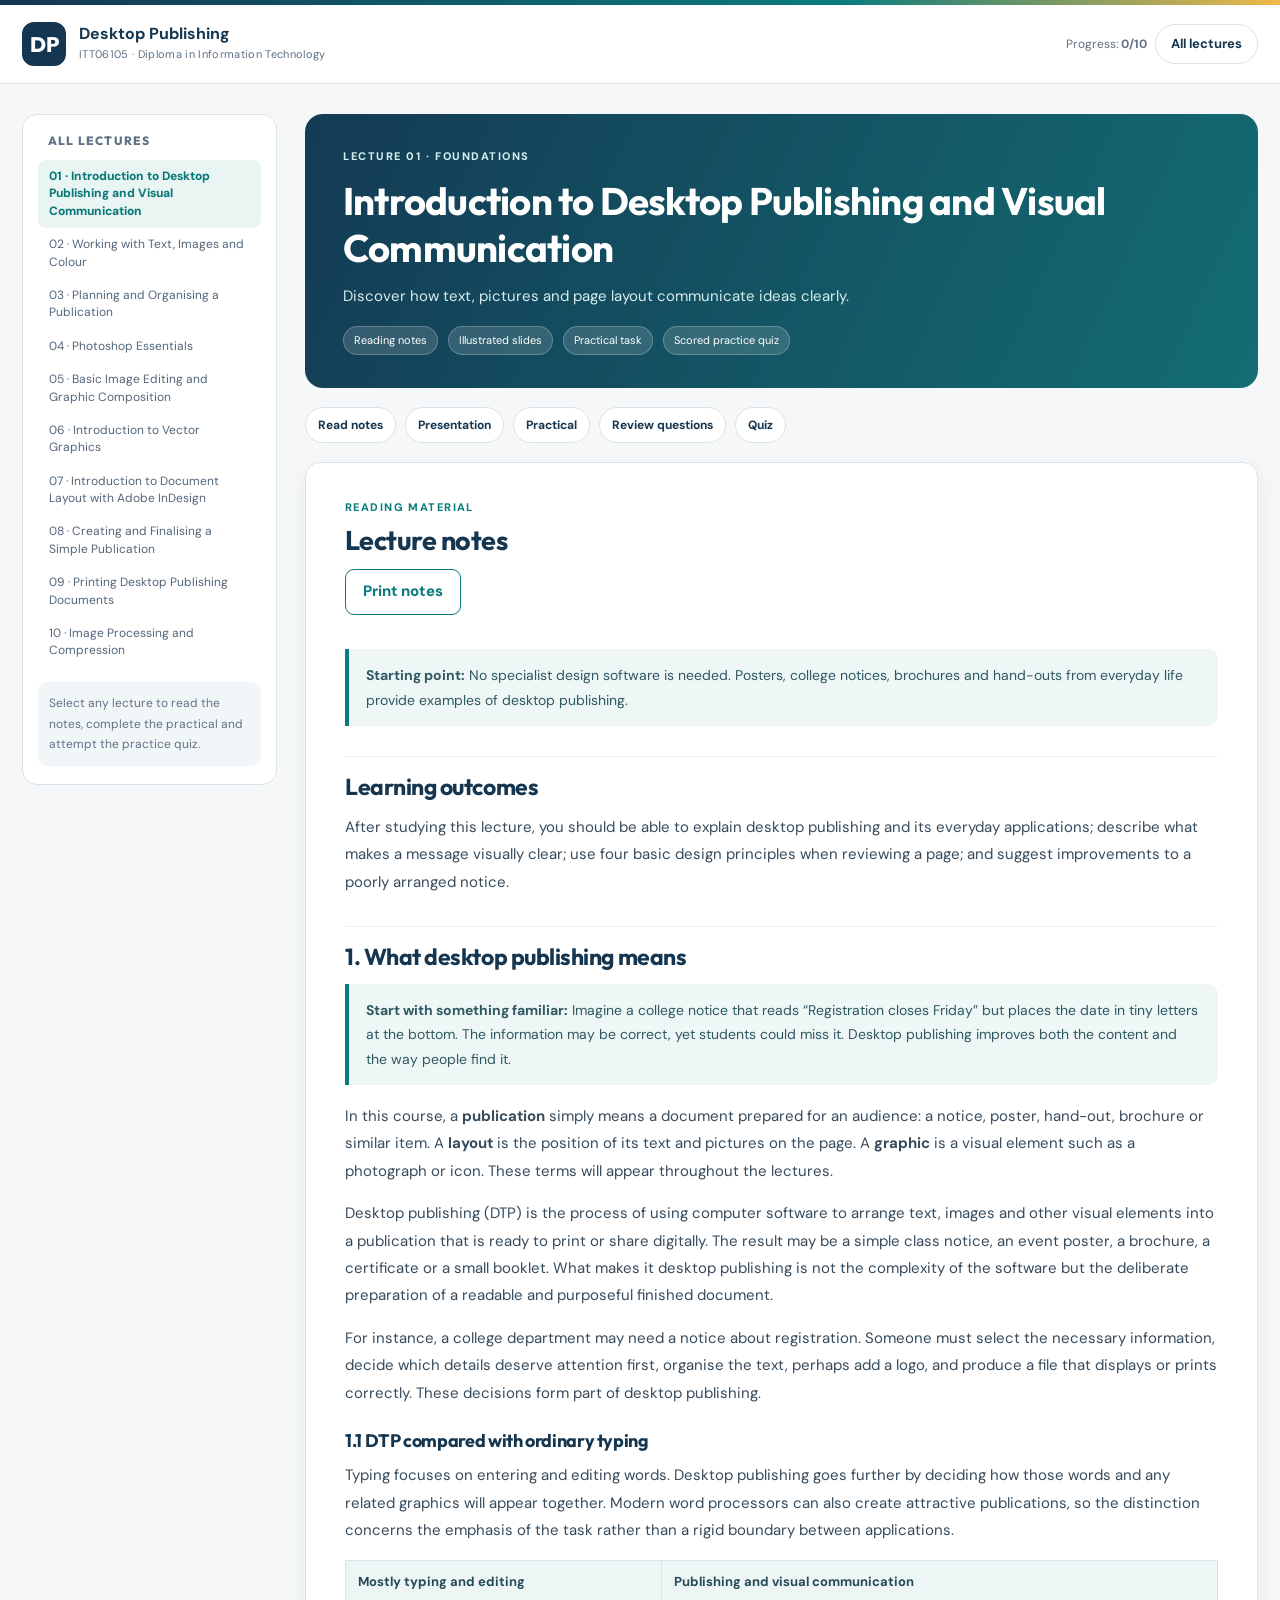
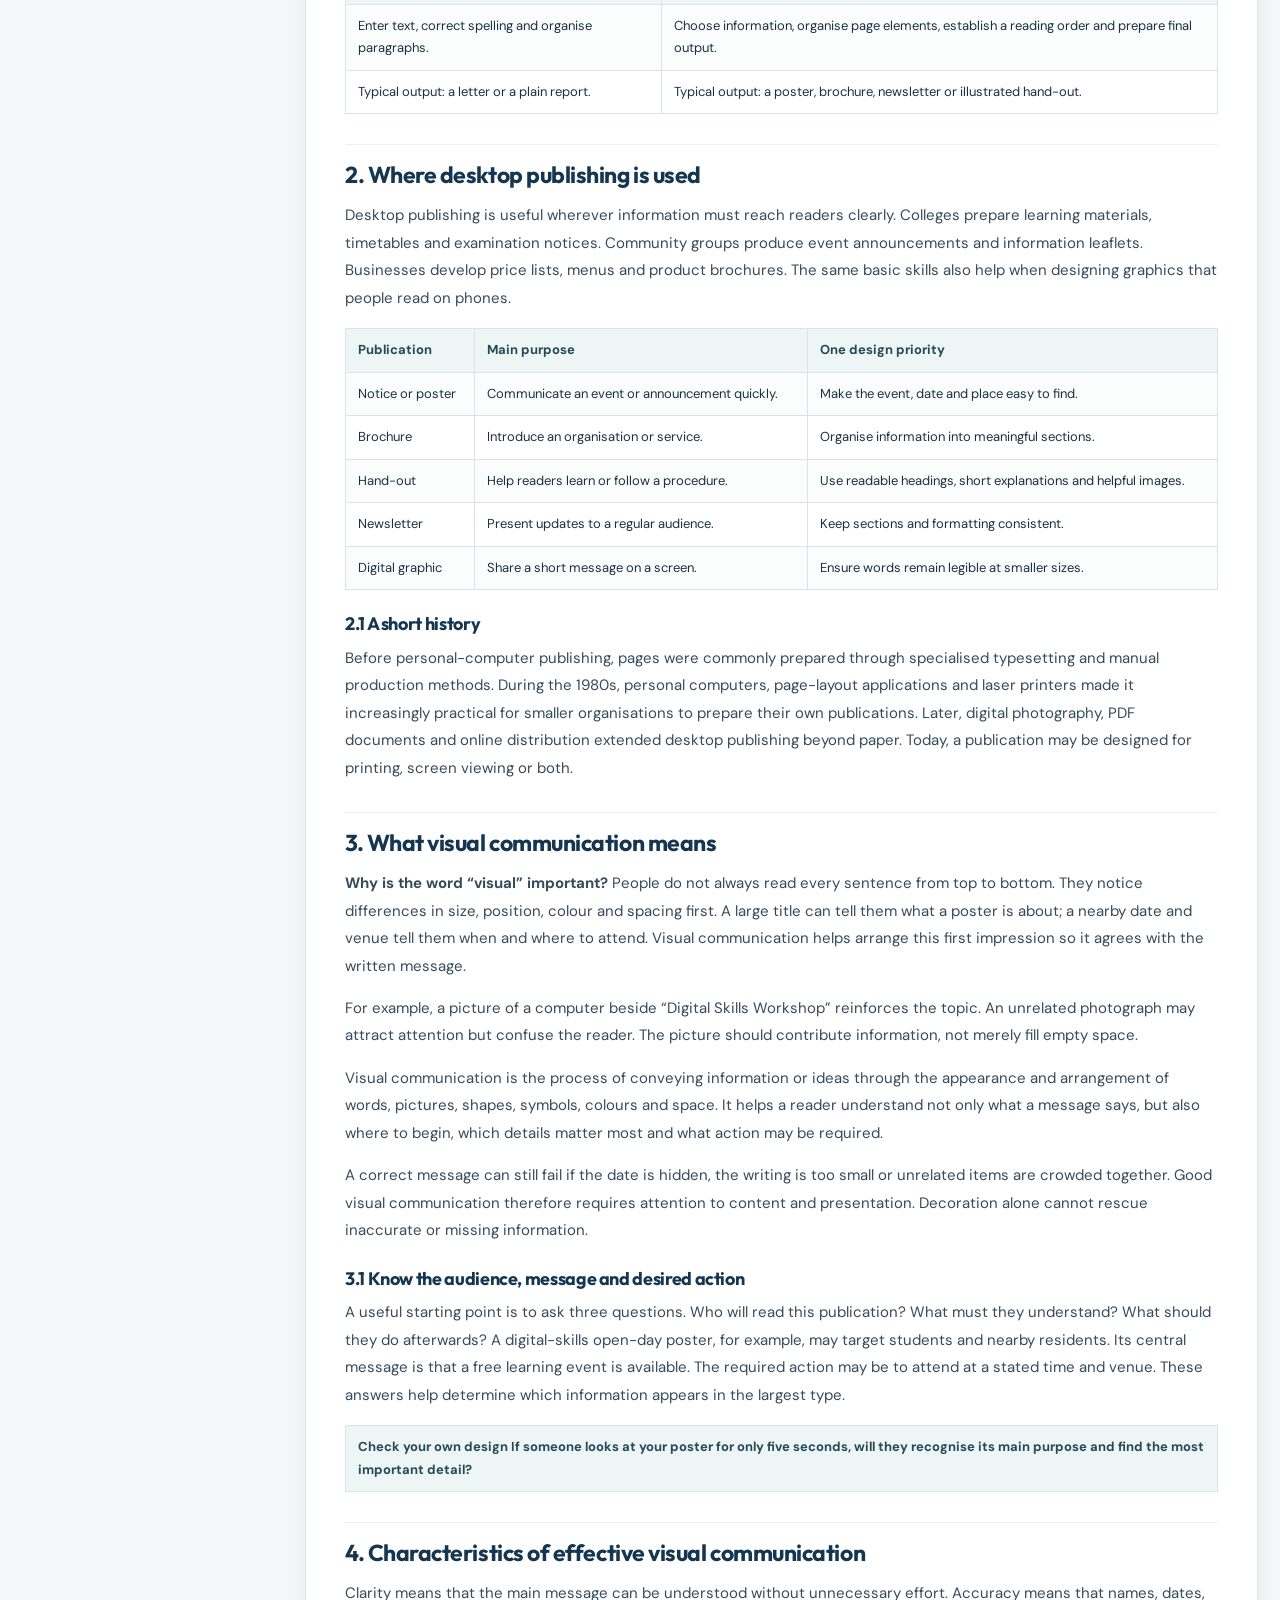
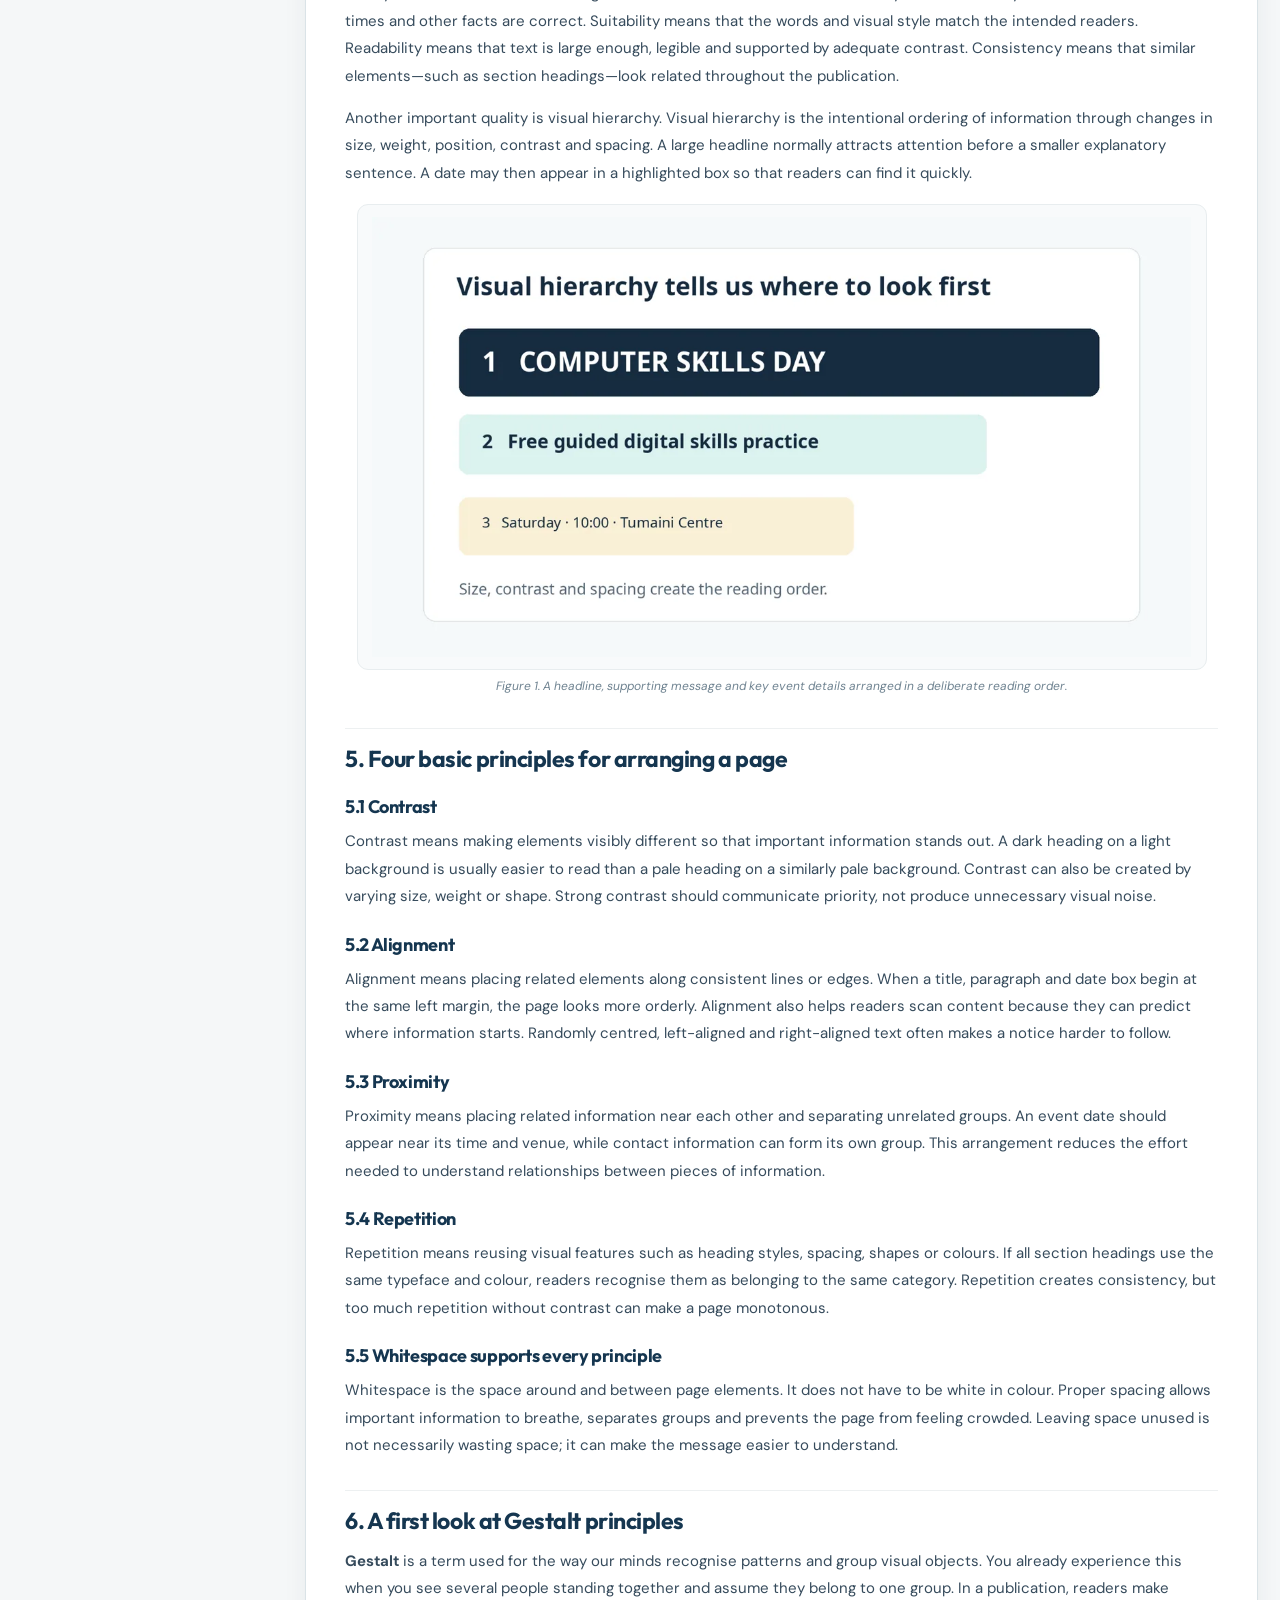
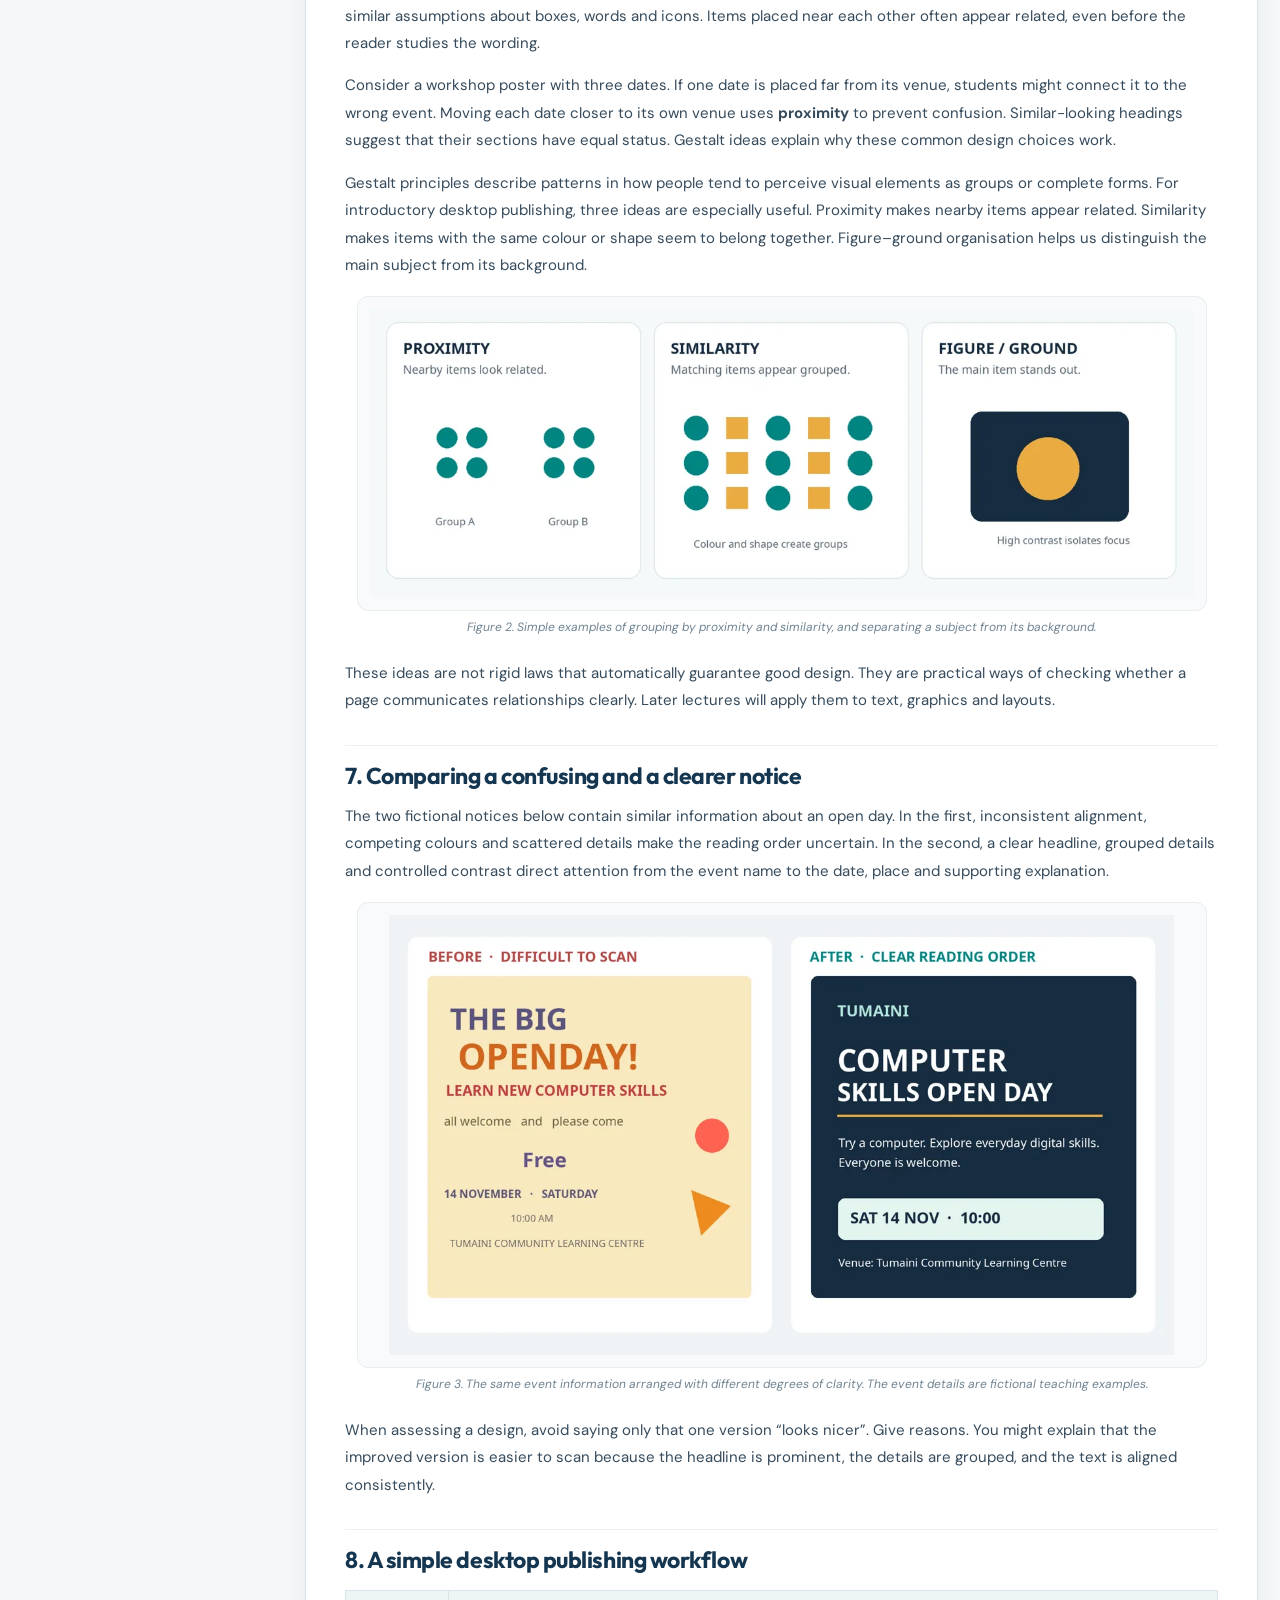
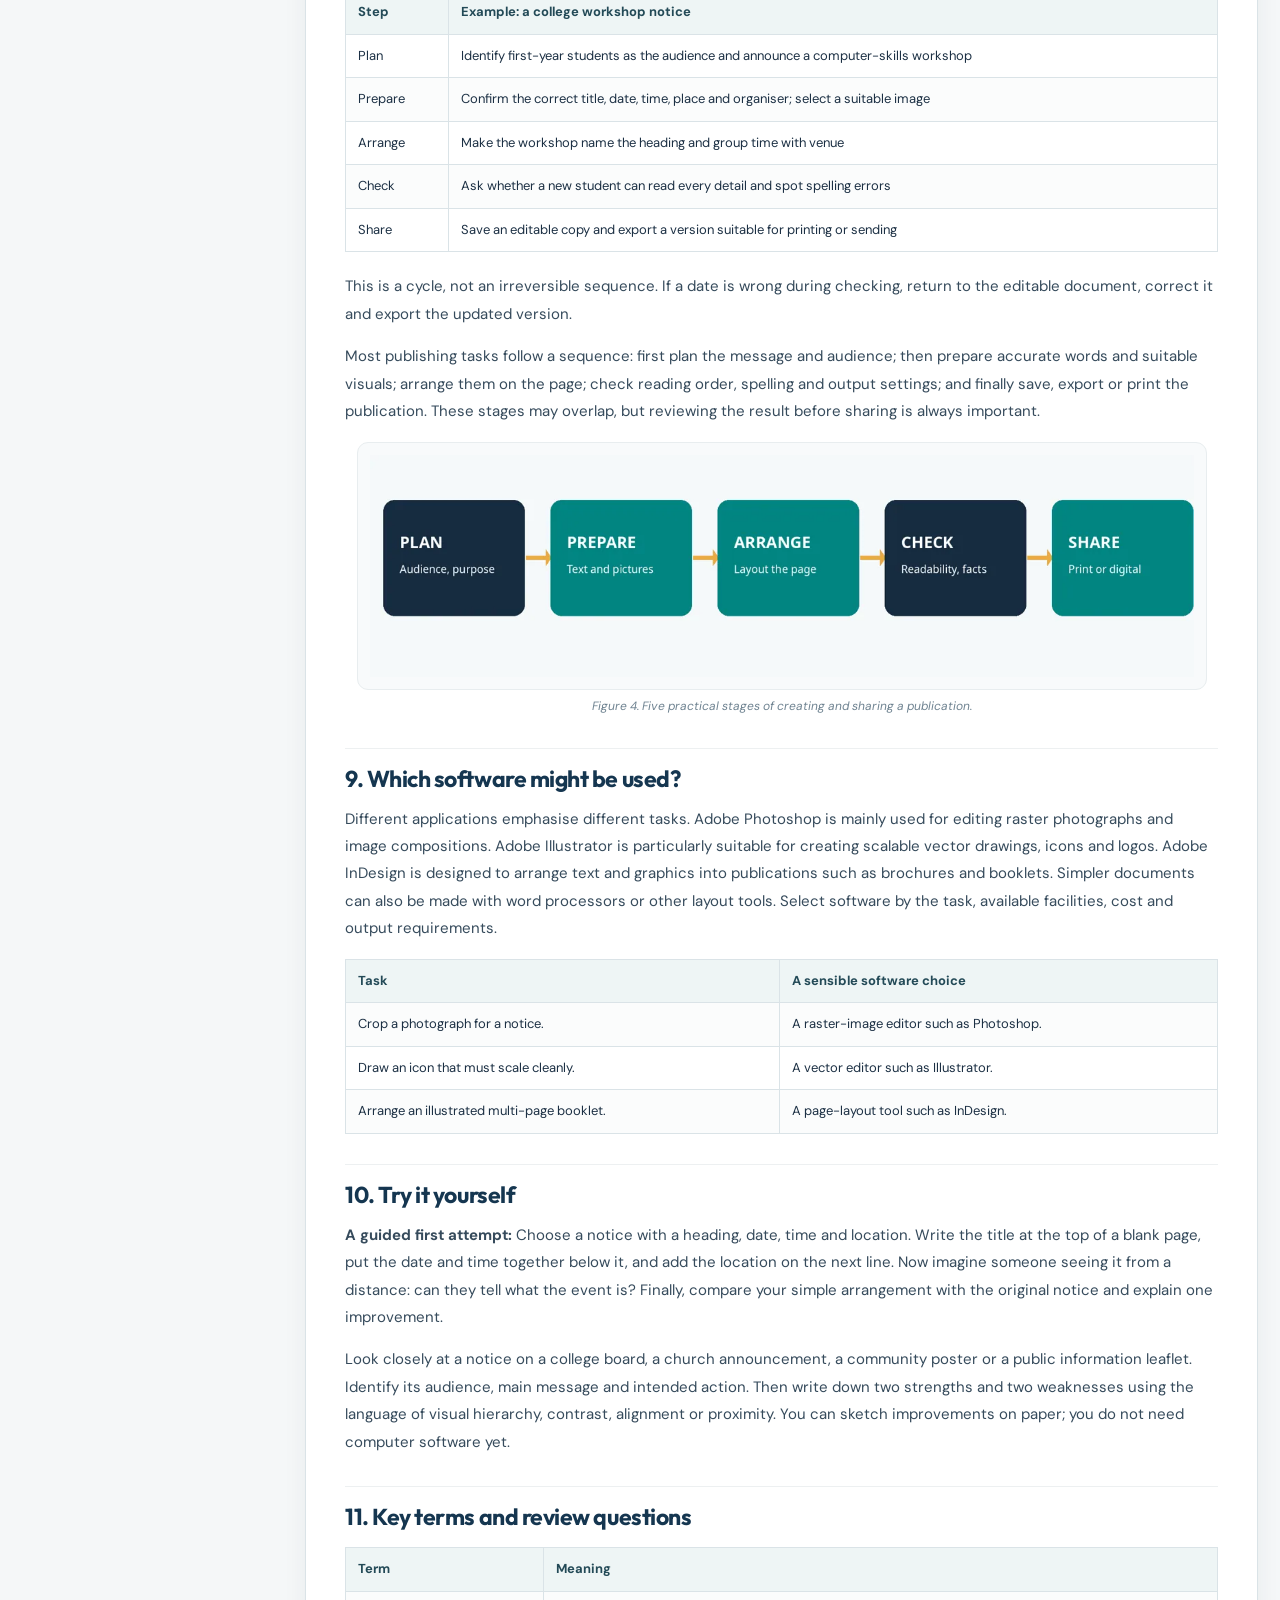
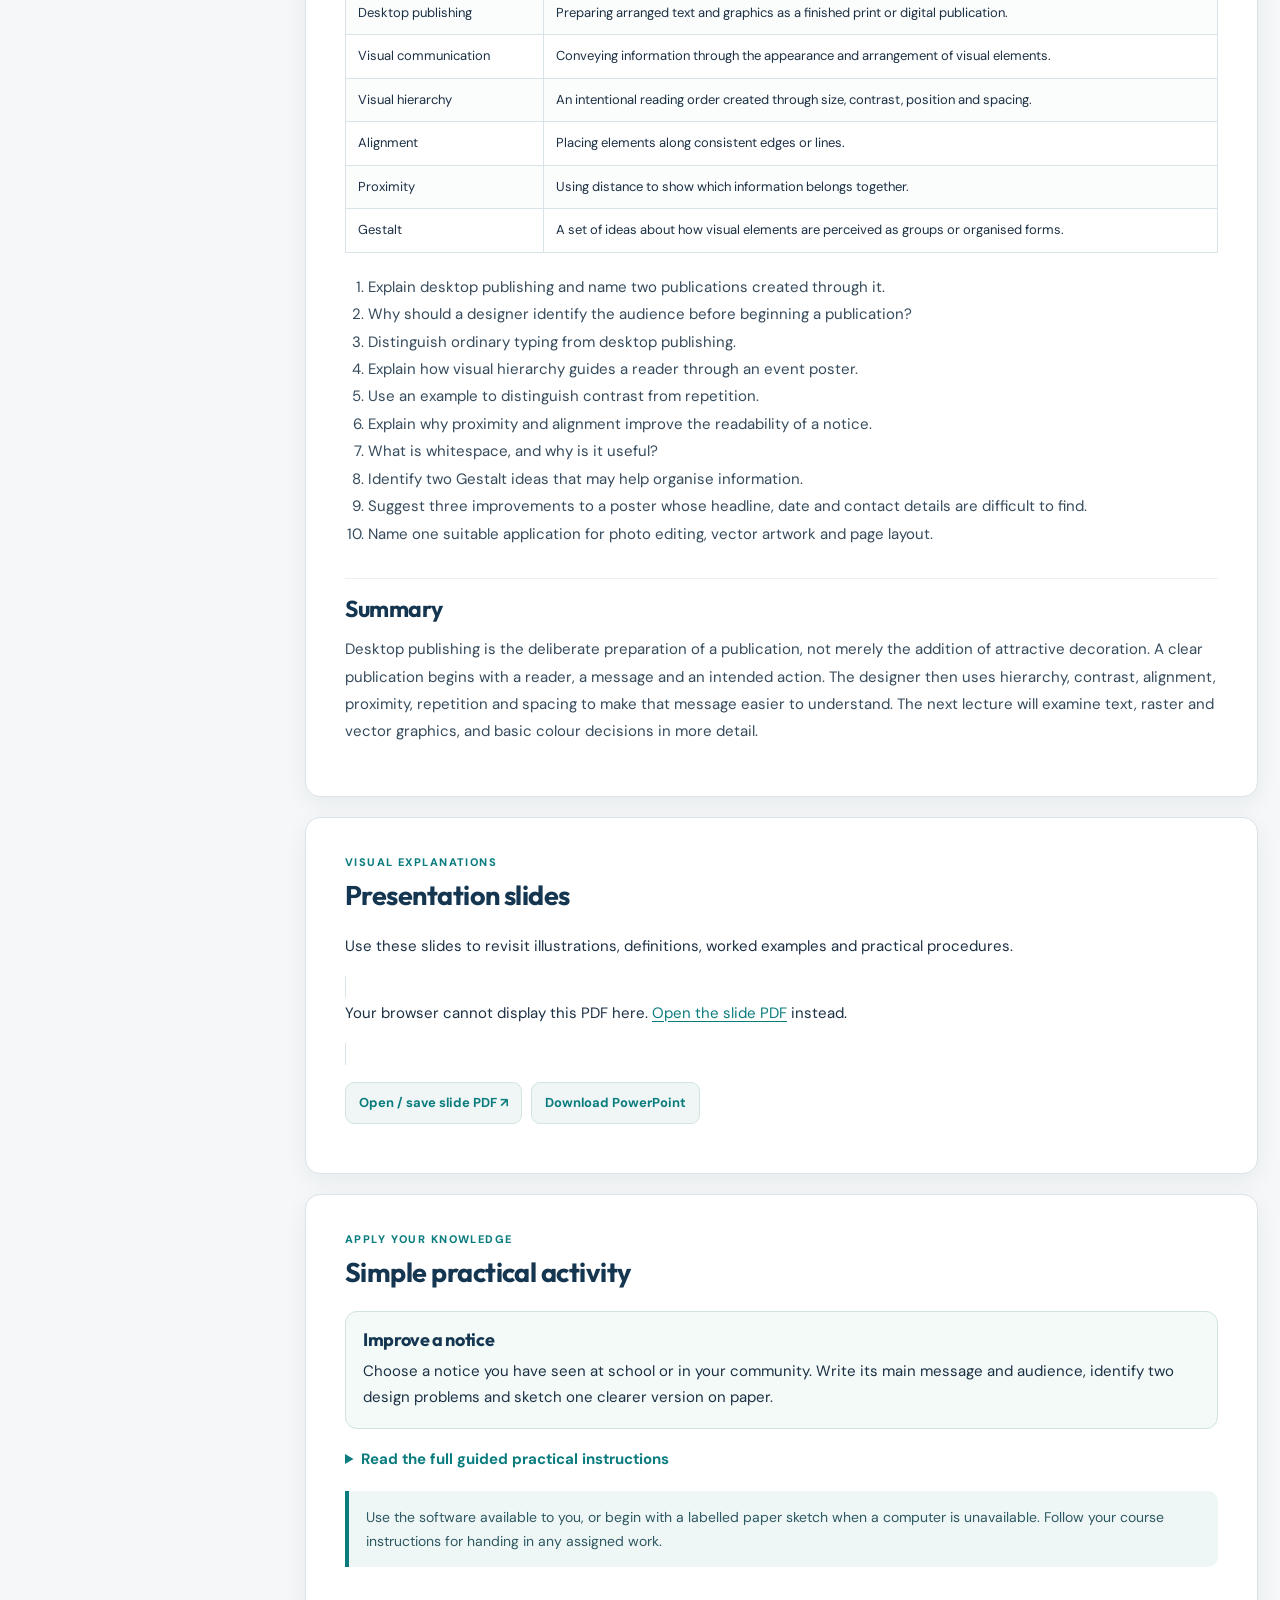
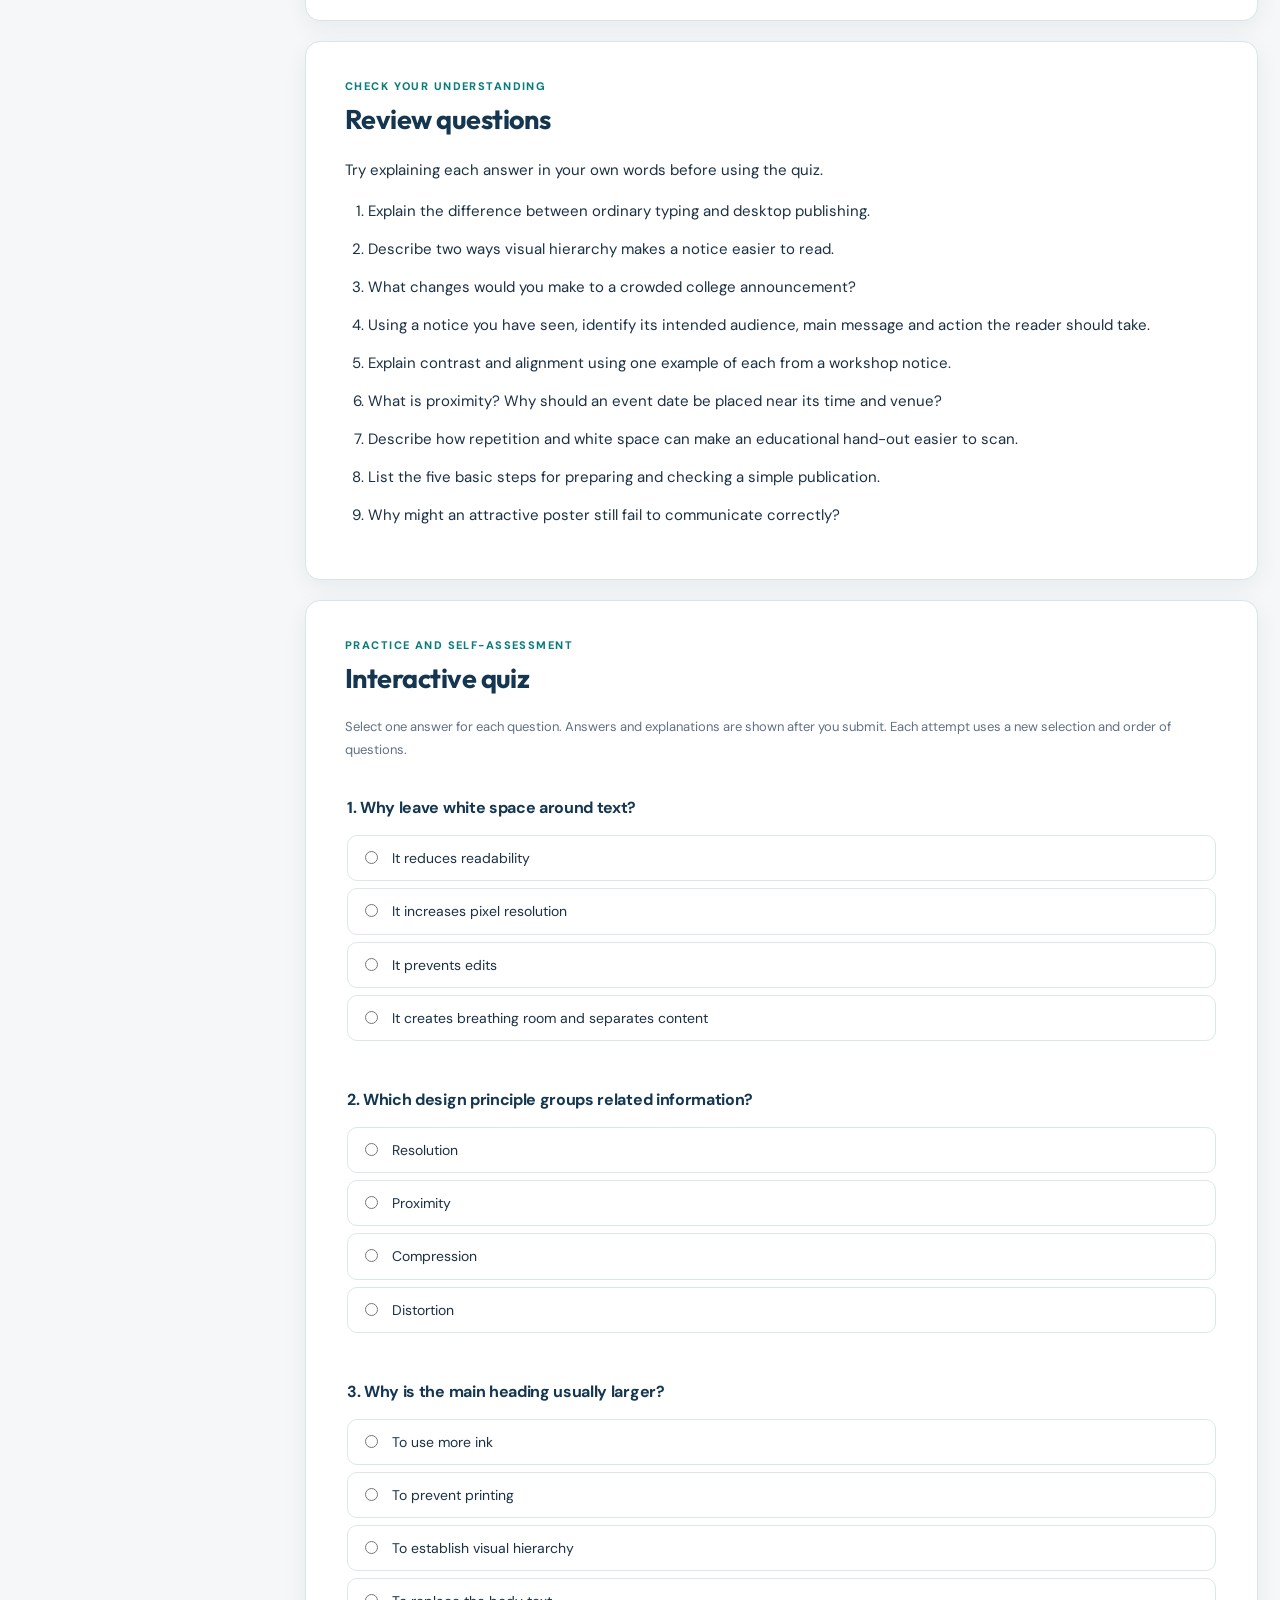
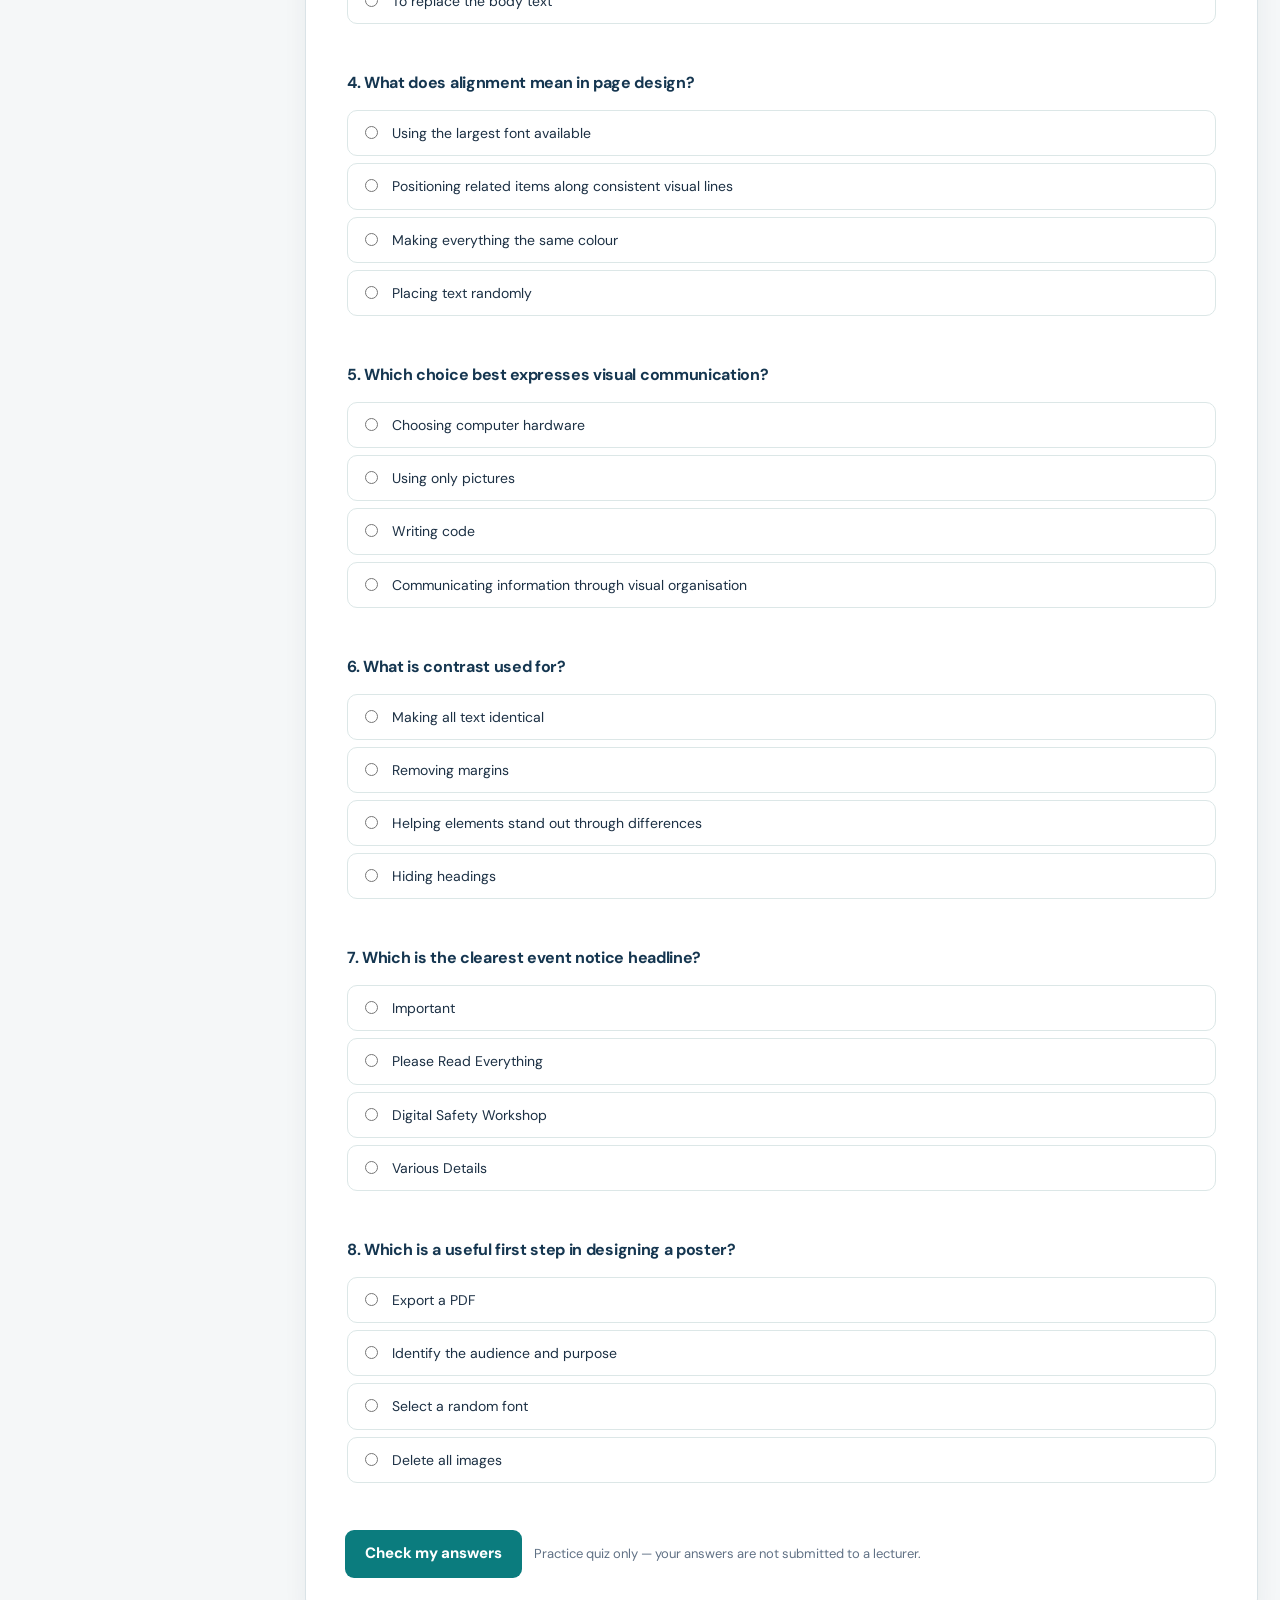
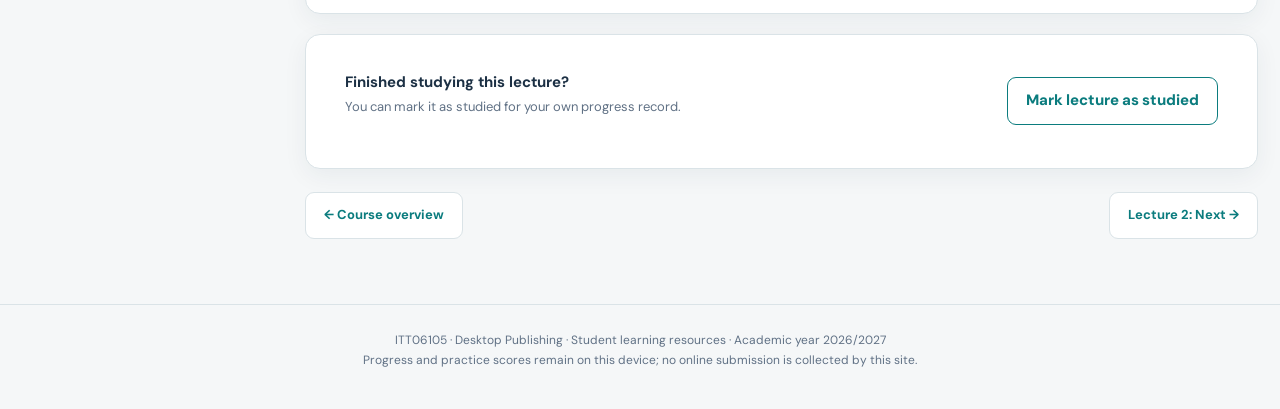
==== commit 4b1743e7: "Fix duplicate section anchors in Lecture 1 practical workbook" ====
--- a/lectures/lecture-01.html
+++ b/lectures/lecture-01.html
@@ -1,7 +1,7 @@
 <!doctype html><html lang="en"><head><meta charset="utf-8"><meta name="viewport" content="width=device-width,initial-scale=1"><meta name="theme-color" content="#153650"><meta name="description" content="Desktop Publishing course materials: illustrated reading notes, presentation slides, guided practicals, review questions and self-marking quizzes."><link rel="stylesheet" href="../assets/css/style.css"><title>Lecture 1: Introduction to Desktop Publishing and Visual Communication | ITT06105 Desktop Publishing</title></head><body><div class="topline"></div><header class="site-header"><a class="brand" href="../index.html"><span class="brand-badge" aria-hidden="true">DP</span><span><strong>Desktop Publishing</strong><small>ITT06105 · Diploma in Information Technology</small></span></a><div class="header-actions"><span class="progress-label">Progress: <strong data-progress-count>0/10</strong></span><a class="pill-link" href="../index.html">All lectures</a></div></header><main class="page-wrap lesson-layout"><aside class="lesson-sidebar" aria-label="Lecture navigation"><h2>All lectures</h2><a class="active" href="lecture-01.html">01 · Introduction to Desktop Publishing and Visual Communication</a><a class="" href="lecture-02.html">02 · Working with Text, Images and Colour</a><a class="" href="lecture-03.html">03 · Planning and Organising a Publication</a><a class="" href="lecture-04.html">04 · Photoshop Essentials</a><a class="" href="lecture-05.html">05 · Basic Image Editing and Graphic Composition</a><a class="" href="lecture-06.html">06 · Introduction to Vector Graphics</a><a class="" href="lecture-07.html">07 · Introduction to Document Layout with Adobe InDesign</a><a class="" href="lecture-08.html">08 · Creating and Finalising a Simple Publication</a><a class="" href="lecture-09.html">09 · Printing Desktop Publishing Documents</a><a class="" href="lecture-10.html">10 · Image Processing and Compression</a><div class="sidebar-note">Select any lecture to read the notes, complete the practical and attempt the practice quiz.</div></aside><div class="lesson-main"><header class="lesson-head"><div class="eyebrow" style="color:#d3efeb">LECTURE 01 · Foundations</div><h1>Introduction to Desktop Publishing and Visual Communication</h1><p>Discover how text, pictures and page layout communicate ideas clearly.</p><div class="lesson-meta"><span>Reading notes</span><span>Illustrated slides</span><span>Practical task</span><span>Scored practice quiz</span></div></header><nav class="lesson-nav" aria-label="Sections in this lecture"><a href="#notes">Read notes</a><a href="#slides">Presentation</a><a href="#practical">Practical</a><a href="#review">Review questions</a><a href="#quiz">Quiz</a></nav>
 <section class="content-panel" id="notes"><div class="section-overline">Reading material</div><h2>Lecture notes</h2><div class="reading-content"><div class="notice"><strong>Starting point:</strong> No specialist design software is needed. Posters, college notices, brochures and hand-outs from everyday life provide examples of desktop publishing.</div><h2 id="section-1">Learning outcomes</h2><p>After studying this lecture, you should be able to explain desktop publishing and its everyday applications; describe what makes a message visually clear; use four basic design principles when reviewing a page; and suggest improvements to a poorly arranged notice.</p><h2 id="section-2">1. What desktop publishing means</h2><div class="notice"><strong>Start with something familiar:</strong> Imagine a college notice that reads “Registration closes Friday” but places the date in tiny letters at the bottom. The information may be correct, yet students could miss it. Desktop publishing improves both the content and the way people find it.</div><p>In this course, a <strong>publication</strong> simply means a document prepared for an audience: a notice, poster, hand-out, brochure or similar item. A <strong>layout</strong> is the position of its text and pictures on the page. A <strong>graphic</strong> is a visual element such as a photograph or icon. These terms will appear throughout the lectures.</p><p>Desktop publishing (DTP) is the process of using computer software to arrange text, images and other visual elements into a publication that is ready to print or share digitally. The result may be a simple class notice, an event poster, a brochure, a certificate or a small booklet. What makes it desktop publishing is not the complexity of the software but the deliberate preparation of a readable and purposeful finished document.</p><p>For instance, a college department may need a notice about registration. Someone must select the necessary information, decide which details deserve attention first, organise the text, perhaps add a logo, and produce a file that displays or prints correctly. These decisions form part of desktop publishing.</p><h3 id="section-3">1.1 DTP compared with ordinary typing</h3><p>Typing focuses on entering and editing words. Desktop publishing goes further by deciding how those words and any related graphics will appear together. Modern word processors can also create attractive publications, so the distinction concerns the emphasis of the task rather than a rigid boundary between applications.</p><div class="table-scroll"><table class="notes-table"><tr><th>Mostly typing and editing</th><th>Publishing and visual communication</th></tr><tr><td>Enter text, correct spelling and organise paragraphs.</td><td>Choose information, organise page elements, establish a reading order and prepare final output.</td></tr><tr><td>Typical output: a letter or a plain report.</td><td>Typical output: a poster, brochure, newsletter or illustrated hand-out.</td></tr></table></div><h2 id="section-4">2. Where desktop publishing is used</h2><p>Desktop publishing is useful wherever information must reach readers clearly. Colleges prepare learning materials, timetables and examination notices. Community groups produce event announcements and information leaflets. Businesses develop price lists, menus and product brochures. The same basic skills also help when designing graphics that people read on phones.</p><div class="table-scroll"><table class="notes-table"><tr><th>Publication</th><th>Main purpose</th><th>One design priority</th></tr><tr><td>Notice or poster</td><td>Communicate an event or announcement quickly.</td><td>Make the event, date and place easy to find.</td></tr><tr><td>Brochure</td><td>Introduce an organisation or service.</td><td>Organise information into meaningful sections.</td></tr><tr><td>Hand-out</td><td>Help readers learn or follow a procedure.</td><td>Use readable headings, short explanations and helpful images.</td></tr><tr><td>Newsletter</td><td>Present updates to a regular audience.</td><td>Keep sections and formatting consistent.</td></tr><tr><td>Digital graphic</td><td>Share a short message on a screen.</td><td>Ensure words remain legible at smaller sizes.</td></tr></table></div><h3 id="section-5">2.1 A short history</h3><p>Before personal-computer publishing, pages were commonly prepared through specialised typesetting and manual production methods. During the 1980s, personal computers, page-layout applications and laser printers made it increasingly practical for smaller organisations to prepare their own publications. Later, digital photography, PDF documents and online distribution extended desktop publishing beyond paper. Today, a publication may be designed for printing, screen viewing or both.</p><h2 id="section-6">3. What visual communication means</h2><p><strong>Why is the word “visual” important?</strong> People do not always read every sentence from top to bottom. They notice differences in size, position, colour and spacing first. A large title can tell them what a poster is about; a nearby date and venue tell them when and where to attend. Visual communication helps arrange this first impression so it agrees with the written message.</p><p>For example, a picture of a computer beside “Digital Skills Workshop” reinforces the topic. An unrelated photograph may attract attention but confuse the reader. The picture should contribute information, not merely fill empty space.</p><p>Visual communication is the process of conveying information or ideas through the appearance and arrangement of words, pictures, shapes, symbols, colours and space. It helps a reader understand not only what a message says, but also where to begin, which details matter most and what action may be required.</p><p>A correct message can still fail if the date is hidden, the writing is too small or unrelated items are crowded together. Good visual communication therefore requires attention to content and presentation. Decoration alone cannot rescue inaccurate or missing information.</p><h3 id="section-7">3.1 Know the audience, message and desired action</h3><p>A useful starting point is to ask three questions. Who will read this publication? What must they understand? What should they do afterwards? A digital-skills open-day poster, for example, may target students and nearby residents. Its central message is that a free learning event is available. The required action may be to attend at a stated time and venue. These answers help determine which information appears in the largest type.</p><div class="table-scroll"><table class="notes-table"><tr><th>Check your own design  If someone looks at your poster for only five seconds, will they recognise its main purpose and find the most important detail?</th></tr></table></div><h2 id="section-8">4. Characteristics of effective visual communication</h2><p>Clarity means that the main message can be understood without unnecessary effort. Accuracy means that names, dates, times and other facts are correct. Suitability means that the words and visual style match the intended readers. Readability means that text is large enough, legible and supported by adequate contrast. Consistency means that similar elements—such as section headings—look related throughout the publication.</p><p>Another important quality is visual hierarchy. Visual hierarchy is the intentional ordering of information through changes in size, weight, position, contrast and spacing. A large headline normally attracts attention before a smaller explanatory sentence. A date may then appear in a highlighted box so that readers can find it quickly.</p><figure class="lesson-figure"><img loading="lazy" src="../assets/figures/l01_45aedc750810.webp" alt="Illustration accompanying this section of the lecture notes"></figure><p class="figure-caption">Figure 1. A headline, supporting message and key event details arranged in a deliberate reading order.</p><h2 id="section-9">5. Four basic principles for arranging a page</h2><h3 id="section-10">5.1 Contrast</h3><p>Contrast means making elements visibly different so that important information stands out. A dark heading on a light background is usually easier to read than a pale heading on a similarly pale background. Contrast can also be created by varying size, weight or shape. Strong contrast should communicate priority, not produce unnecessary visual noise.</p><h3 id="section-11">5.2 Alignment</h3><p>Alignment means placing related elements along consistent lines or edges. When a title, paragraph and date box begin at the same left margin, the page looks more orderly. Alignment also helps readers scan content because they can predict where information starts. Randomly centred, left-aligned and right-aligned text often makes a notice harder to follow.</p><h3 id="section-12">5.3 Proximity</h3><p>Proximity means placing related information near each other and separating unrelated groups. An event date should appear near its time and venue, while contact information can form its own group. This arrangement reduces the effort needed to understand relationships between pieces of information.</p><h3 id="section-13">5.4 Repetition</h3><p>Repetition means reusing visual features such as heading styles, spacing, shapes or colours. If all section headings use the same typeface and colour, readers recognise them as belonging to the same category. Repetition creates consistency, but too much repetition without contrast can make a page monotonous.</p><h3 id="section-14">5.5 Whitespace supports every principle</h3><p>Whitespace is the space around and between page elements. It does not have to be white in colour. Proper spacing allows important information to breathe, separates groups and prevents the page from feeling crowded. Leaving space unused is not necessarily wasting space; it can make the message easier to understand.</p><h2 id="section-15">6. A first look at Gestalt principles</h2><p><strong>Gestalt</strong> is a term used for the way our minds recognise patterns and group visual objects. You already experience this when you see several people standing together and assume they belong to one group. In a publication, readers make similar assumptions about boxes, words and icons. Items placed near each other often appear related, even before the reader studies the wording.</p><p>Consider a workshop poster with three dates. If one date is placed far from its venue, students might connect it to the wrong event. Moving each date closer to its own venue uses <strong>proximity</strong> to prevent confusion. Similar-looking headings suggest that their sections have equal status. Gestalt ideas explain why these common design choices work.</p><p>Gestalt principles describe patterns in how people tend to perceive visual elements as groups or complete forms. For introductory desktop publishing, three ideas are especially useful. Proximity makes nearby items appear related. Similarity makes items with the same colour or shape seem to belong together. Figure–ground organisation helps us distinguish the main subject from its background.</p><figure class="lesson-figure"><img loading="lazy" src="../assets/figures/l01_7598998f15b5.webp" alt="Illustration accompanying this section of the lecture notes"></figure><p class="figure-caption">Figure 2. Simple examples of grouping by proximity and similarity, and separating a subject from its background.</p><p>These ideas are not rigid laws that automatically guarantee good design. They are practical ways of checking whether a page communicates relationships clearly. Later lectures will apply them to text, graphics and layouts.</p><h2 id="section-16">7. Comparing a confusing and a clearer notice</h2><p>The two fictional notices below contain similar information about an open day. In the first, inconsistent alignment, competing colours and scattered details make the reading order uncertain. In the second, a clear headline, grouped details and controlled contrast direct attention from the event name to the date, place and supporting explanation.</p><figure class="lesson-figure"><img loading="lazy" src="../assets/figures/l01_c89e3a4df83b.webp" alt="Illustration accompanying this section of the lecture notes"></figure><p class="figure-caption">Figure 3. The same event information arranged with different degrees of clarity. The event details are fictional teaching examples.</p><p>When assessing a design, avoid saying only that one version “looks nicer”. Give reasons. You might explain that the improved version is easier to scan because the headline is prominent, the details are grouped, and the text is aligned consistently.</p><h2 id="section-17">8. A simple desktop publishing workflow</h2><div class="table-scroll"><table class="notes-table"><thead><tr><th>Step</th><th>Example: a college workshop notice</th></tr></thead><tbody><tr><td>Plan</td><td>Identify first-year students as the audience and announce a computer-skills workshop</td></tr><tr><td>Prepare</td><td>Confirm the correct title, date, time, place and organiser; select a suitable image</td></tr><tr><td>Arrange</td><td>Make the workshop name the heading and group time with venue</td></tr><tr><td>Check</td><td>Ask whether a new student can read every detail and spot spelling errors</td></tr><tr><td>Share</td><td>Save an editable copy and export a version suitable for printing or sending</td></tr></tbody></table></div><p>This is a cycle, not an irreversible sequence. If a date is wrong during checking, return to the editable document, correct it and export the updated version.</p><p>Most publishing tasks follow a sequence: first plan the message and audience; then prepare accurate words and suitable visuals; arrange them on the page; check reading order, spelling and output settings; and finally save, export or print the publication. These stages may overlap, but reviewing the result before sharing is always important.</p><figure class="lesson-figure"><img loading="lazy" src="../assets/figures/l01_4618b5eba067.webp" alt="Illustration accompanying this section of the lecture notes"></figure><p class="figure-caption">Figure 4. Five practical stages of creating and sharing a publication.</p><h2 id="section-18">9. Which software might be used?</h2><p>Different applications emphasise different tasks. Adobe Photoshop is mainly used for editing raster photographs and image compositions. Adobe Illustrator is particularly suitable for creating scalable vector drawings, icons and logos. Adobe InDesign is designed to arrange text and graphics into publications such as brochures and booklets. Simpler documents can also be made with word processors or other layout tools. Select software by the task, available facilities, cost and output requirements.</p><div class="table-scroll"><table class="notes-table"><tr><th>Task</th><th>A sensible software choice</th></tr><tr><td>Crop a photograph for a notice.</td><td>A raster-image editor such as Photoshop.</td></tr><tr><td>Draw an icon that must scale cleanly.</td><td>A vector editor such as Illustrator.</td></tr><tr><td>Arrange an illustrated multi-page booklet.</td><td>A page-layout tool such as InDesign.</td></tr></table></div><h2 id="section-19">10. Try it yourself</h2><p><strong>A guided first attempt:</strong> Choose a notice with a heading, date, time and location. Write the title at the top of a blank page, put the date and time together below it, and add the location on the next line. Now imagine someone seeing it from a distance: can they tell what the event is? Finally, compare your simple arrangement with the original notice and explain one improvement.</p><p>Look closely at a notice on a college board, a church announcement, a community poster or a public information leaflet. Identify its audience, main message and intended action. Then write down two strengths and two weaknesses using the language of visual hierarchy, contrast, alignment or proximity. You can sketch improvements on paper; you do not need computer software yet.</p><h2 id="section-20">11. Key terms and review questions</h2><div class="table-scroll"><table class="notes-table"><tr><th>Term</th><th>Meaning</th></tr><tr><td>Desktop publishing</td><td>Preparing arranged text and graphics as a finished print or digital publication.</td></tr><tr><td>Visual communication</td><td>Conveying information through the appearance and arrangement of visual elements.</td></tr><tr><td>Visual hierarchy</td><td>An intentional reading order created through size, contrast, position and spacing.</td></tr><tr><td>Alignment</td><td>Placing elements along consistent edges or lines.</td></tr><tr><td>Proximity</td><td>Using distance to show which information belongs together.</td></tr><tr><td>Gestalt</td><td>A set of ideas about how visual elements are perceived as groups or organised forms.</td></tr></table></div><ol class="note-list"><li>Explain desktop publishing and name two publications created through it.</li><li>Why should a designer identify the audience before beginning a publication?</li><li>Distinguish ordinary typing from desktop publishing.</li><li>Explain how visual hierarchy guides a reader through an event poster.</li><li>Use an example to distinguish contrast from repetition.</li><li>Explain why proximity and alignment improve the readability of a notice.</li><li>What is whitespace, and why is it useful?</li><li>Identify two Gestalt ideas that may help organise information.</li><li>Suggest three improvements to a poster whose headline, date and contact details are difficult to find.</li><li>Name one suitable application for photo editing, vector artwork and page layout.</li></ol><h2 id="section-21">Summary</h2><p>Desktop publishing is the deliberate preparation of a publication, not merely the addition of attractive decoration. A clear publication begins with a reader, a message and an intended action. The designer then uses hierarchy, contrast, alignment, proximity, repetition and spacing to make that message easier to understand. The next lecture will examine text, raster and vector graphics, and basic colour decisions in more detail.</p></div></section>
 <section class="content-panel slide-panel" id="slides"><div class="section-overline">Visual explanations</div><h2>Presentation slides</h2><p>Use these slides to revisit illustrations, definitions, worked examples and practical procedures.</p><object data="../assets/slides/lecture-01.pdf#view=FitH" type="application/pdf" class="slide-frame" aria-label="Lecture 1 presentation PDF"><p>Your browser cannot display this PDF here. <a href="../assets/slides/lecture-01.pdf">Open the slide PDF</a> instead.</p></object><div class="download-row"><a href="../assets/slides/lecture-01.pdf" target="_blank" rel="noopener">Open / save slide PDF ↗</a><a href="../assets/downloads/lecture-01.pptx" download>Download PowerPoint</a></div></section>
-<section class="content-panel practical-panel" id="practical"><div class="section-overline">Apply your knowledge</div><h2>Simple practical activity</h2><div class="assignment"><h3>Improve a notice</h3><p>Choose a notice you have seen at school or in your community. Write its main message and audience, identify two design problems and sketch one clearer version on paper.</p></div><details style="margin-top:18px"><summary style="font-weight:700;cursor:pointer;color:var(--teal)">Read the full guided practical instructions</summary><div class="reading-content" style="padding-top:14px"><div class="table-scroll"><table class="notes-table"><tr><th>Purpose  Practise explaining design decisions using contrast, alignment, proximity and hierarchy. You may complete this worksheet with pencil and paper.</th></tr></table></div><p>Student name: __________________________________________     Date: ___________________</p><h2 id="section-1">Activity 1 — Read the notice carefully</h2><p>The fictional poster below advertises a computer-skills event. Study it for one minute before answering the questions. The organisation and event details are used only for teaching.</p><figure class="lesson-figure"><img loading="lazy" src="../assets/figures/l01_71b8cbd2be0f.webp" alt="Illustration accompanying this section of the lecture notes"></figure><p>Who is the likely audience?</p><p>____________________________________________________________________________</p><p>____________________________________________________________________________</p><p>What is the main message?</p><p>____________________________________________________________________________</p><p>____________________________________________________________________________</p><p>Which information is difficult to locate quickly?</p><p>____________________________________________________________________________</p><p>____________________________________________________________________________</p><p>Identify three design problems using the terms contrast, alignment, proximity or hierarchy.</p><p>____________________________________________________________________________</p><p>____________________________________________________________________________</p><h2 id="section-2">Activity 2 — Sketch a clearer version</h2><p>Redesign the poster in the frame below. Include the event name, date, time, venue, a short invitation and one call to action. Start with a strong headline, then group the supporting details. Aim for simple layout rather than decorative complexity.</p><div class="table-scroll"><table class="notes-table"><tr><th></th></tr></table></div><h2 id="section-3">Activity 3 — Explain your changes</h2><p>Complete the statements below. Your explanation should describe what changed and why it improves the reader’s experience.</p><p>The first item readers should notice is…</p><p>____________________________________________________________________________</p><p>____________________________________________________________________________</p><p>I improved the alignment by…</p><p>____________________________________________________________________________</p><p>____________________________________________________________________________</p><p>I grouped related information by…</p><p>____________________________________________________________________________</p><p>____________________________________________________________________________</p><p>I made the text more readable by…</p><p>____________________________________________________________________________</p><p>____________________________________________________________________________</p><h2 id="section-4">Independent follow-up</h2><p>Find two real notices from your community or campus. On a separate sheet, compare their readability and recommend one improvement for each. Use concepts from Lecture 1 rather than personal preference alone.</p></div></details><div class="notice" style="margin-top:18px">Use the software available to you, or begin with a labelled paper sketch when a computer is unavailable. Follow your course instructions for handing in any assigned work.</div></section>
+<section class="content-panel practical-panel" id="practical"><div class="section-overline">Apply your knowledge</div><h2>Simple practical activity</h2><div class="assignment"><h3>Improve a notice</h3><p>Choose a notice you have seen at school or in your community. Write its main message and audience, identify two design problems and sketch one clearer version on paper.</p></div><details style="margin-top:18px"><summary style="font-weight:700;cursor:pointer;color:var(--teal)">Read the full guided practical instructions</summary><div class="reading-content" style="padding-top:14px"><div class="table-scroll"><table class="notes-table"><tr><th>Purpose  Practise explaining design decisions using contrast, alignment, proximity and hierarchy. You may complete this worksheet with pencil and paper.</th></tr></table></div><p>Student name: __________________________________________     Date: ___________________</p><h2 id="practical-section-1">Activity 1 — Read the notice carefully</h2><p>The fictional poster below advertises a computer-skills event. Study it for one minute before answering the questions. The organisation and event details are used only for teaching.</p><figure class="lesson-figure"><img loading="lazy" src="../assets/figures/l01_71b8cbd2be0f.webp" alt="Illustration accompanying this section of the lecture notes"></figure><p>Who is the likely audience?</p><p>____________________________________________________________________________</p><p>____________________________________________________________________________</p><p>What is the main message?</p><p>____________________________________________________________________________</p><p>____________________________________________________________________________</p><p>Which information is difficult to locate quickly?</p><p>____________________________________________________________________________</p><p>____________________________________________________________________________</p><p>Identify three design problems using the terms contrast, alignment, proximity or hierarchy.</p><p>____________________________________________________________________________</p><p>____________________________________________________________________________</p><h2 id="practical-section-2">Activity 2 — Sketch a clearer version</h2><p>Redesign the poster in the frame below. Include the event name, date, time, venue, a short invitation and one call to action. Start with a strong headline, then group the supporting details. Aim for simple layout rather than decorative complexity.</p><div class="table-scroll"><table class="notes-table"><tr><th></th></tr></table></div><h2 id="practical-section-3">Activity 3 — Explain your changes</h2><p>Complete the statements below. Your explanation should describe what changed and why it improves the reader’s experience.</p><p>The first item readers should notice is…</p><p>____________________________________________________________________________</p><p>____________________________________________________________________________</p><p>I improved the alignment by…</p><p>____________________________________________________________________________</p><p>____________________________________________________________________________</p><p>I grouped related information by…</p><p>____________________________________________________________________________</p><p>____________________________________________________________________________</p><p>I made the text more readable by…</p><p>____________________________________________________________________________</p><p>____________________________________________________________________________</p><h2 id="practical-section-4">Independent follow-up</h2><p>Find two real notices from your community or campus. On a separate sheet, compare their readability and recommend one improvement for each. Use concepts from Lecture 1 rather than personal preference alone.</p></div></details><div class="notice" style="margin-top:18px">Use the software available to you, or begin with a labelled paper sketch when a computer is unavailable. Follow your course instructions for handing in any assigned work.</div></section>
 <section class="content-panel review-panel" id="review"><div class="section-overline">Check your understanding</div><h2>Review questions</h2><p>Try explaining each answer in your own words before using the quiz.</p><ol class="review-list"><li>Explain the difference between ordinary typing and desktop publishing.</li><li>Describe two ways visual hierarchy makes a notice easier to read.</li><li>What changes would you make to a crowded college announcement?</li><li>Using a notice you have seen, identify its intended audience, main message and action the reader should take.</li><li>Explain contrast and alignment using one example of each from a workshop notice.</li><li>What is proximity? Why should an event date be placed near its time and venue?</li><li>Describe how repetition and white space can make an educational hand-out easier to scan.</li><li>List the five basic steps for preparing and checking a simple publication.</li><li>Why might an attractive poster still fail to communicate correctly?</li></ol></section>
 <section class="content-panel quiz-panel" id="quiz"><div class="section-overline">Practice and self-assessment</div><h2>Interactive quiz</h2><div id="quiz-root" data-lecture="1"></div></section>
 <section class="content-panel done-controls" style="justify-content:space-between"><div><strong>Finished studying this lecture?</strong><p class="done-message">You can mark it as studied for your own progress record.</p></div><button type="button" class="outline-button" data-complete-toggle="1" aria-pressed="false">Mark lecture as studied</button></section><nav class="lesson-end-nav" aria-label="Previous and next lecture"><a href="../index.html">← Course overview</a><a href="lecture-02.html">Lecture 2: Next →</a></nav></div></main><footer class="footer">ITT06105 · Desktop Publishing · Student learning resources · Academic year 2026/2027<br>Progress and practice scores remain on this device; no online submission is collected by this site.</footer><script src="../assets/js/quiz-data.js"></script><script src="../assets/js/site.js"></script></body></html>
